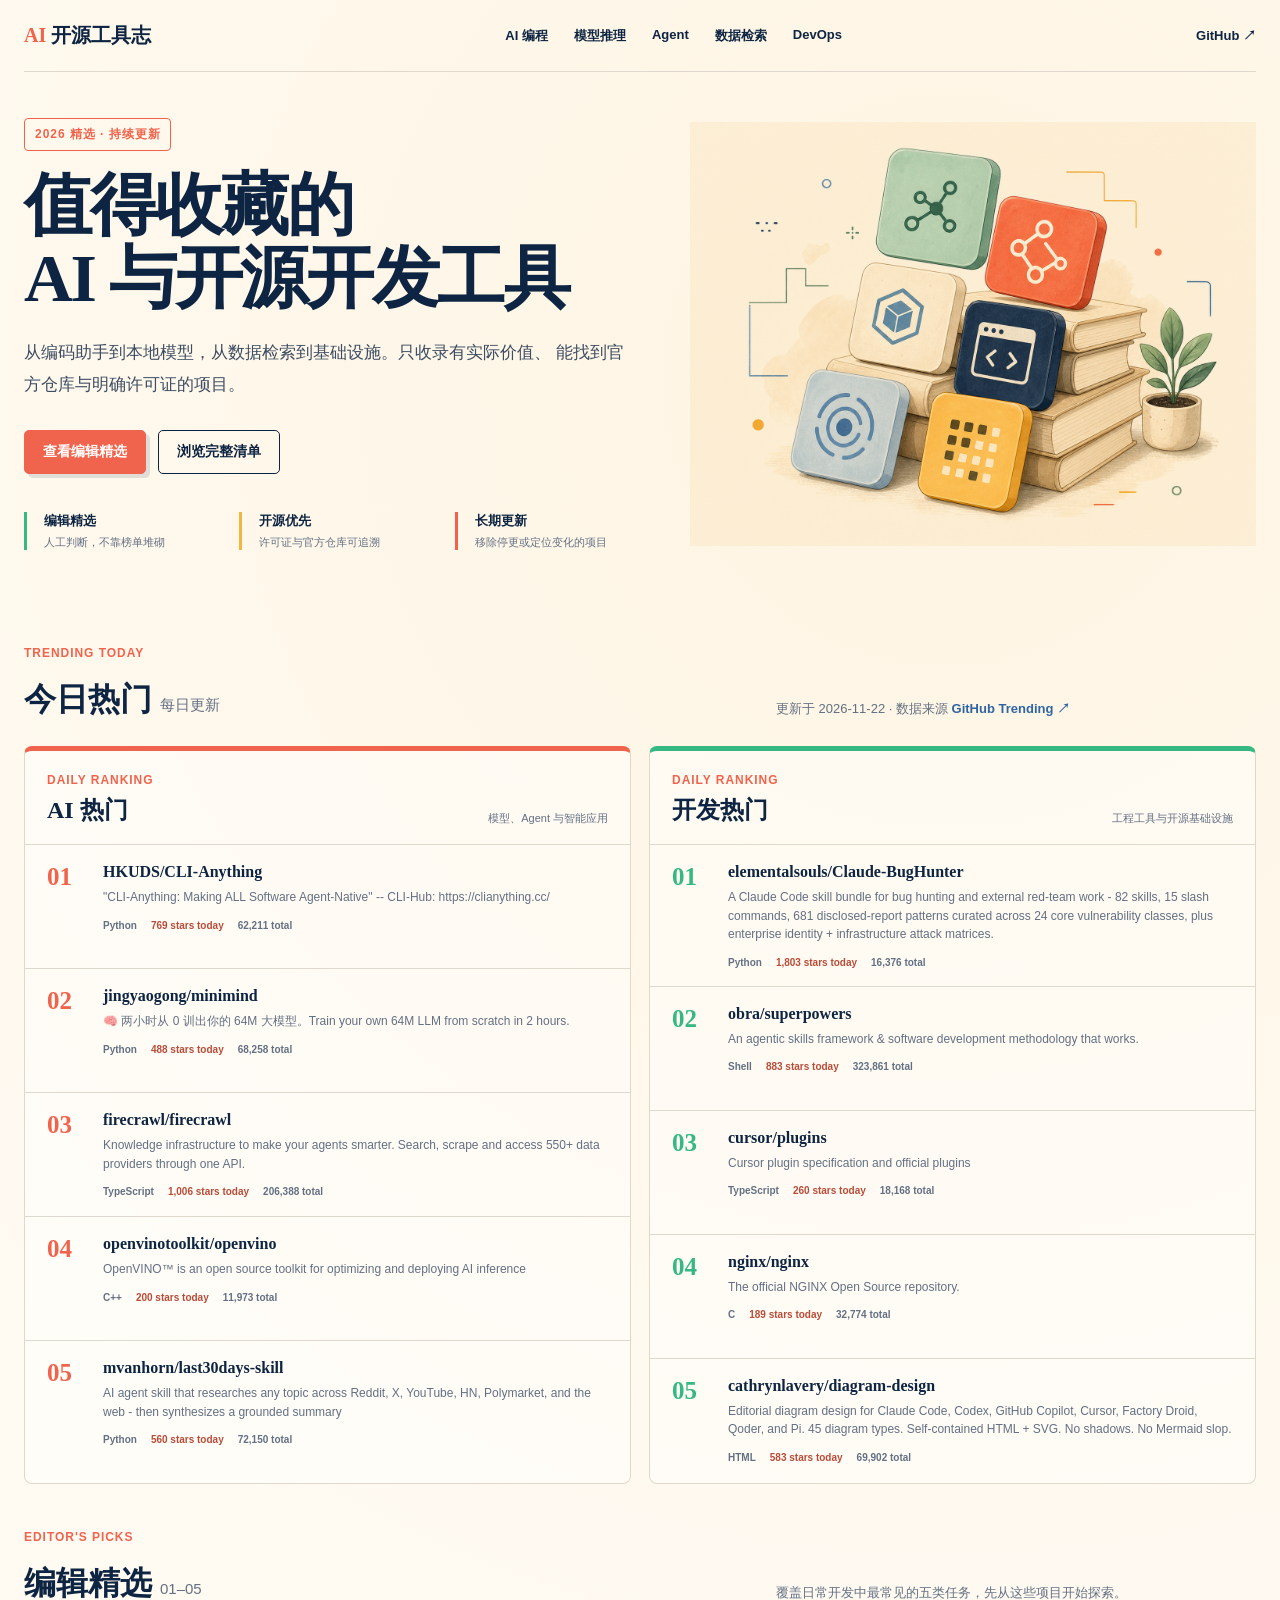
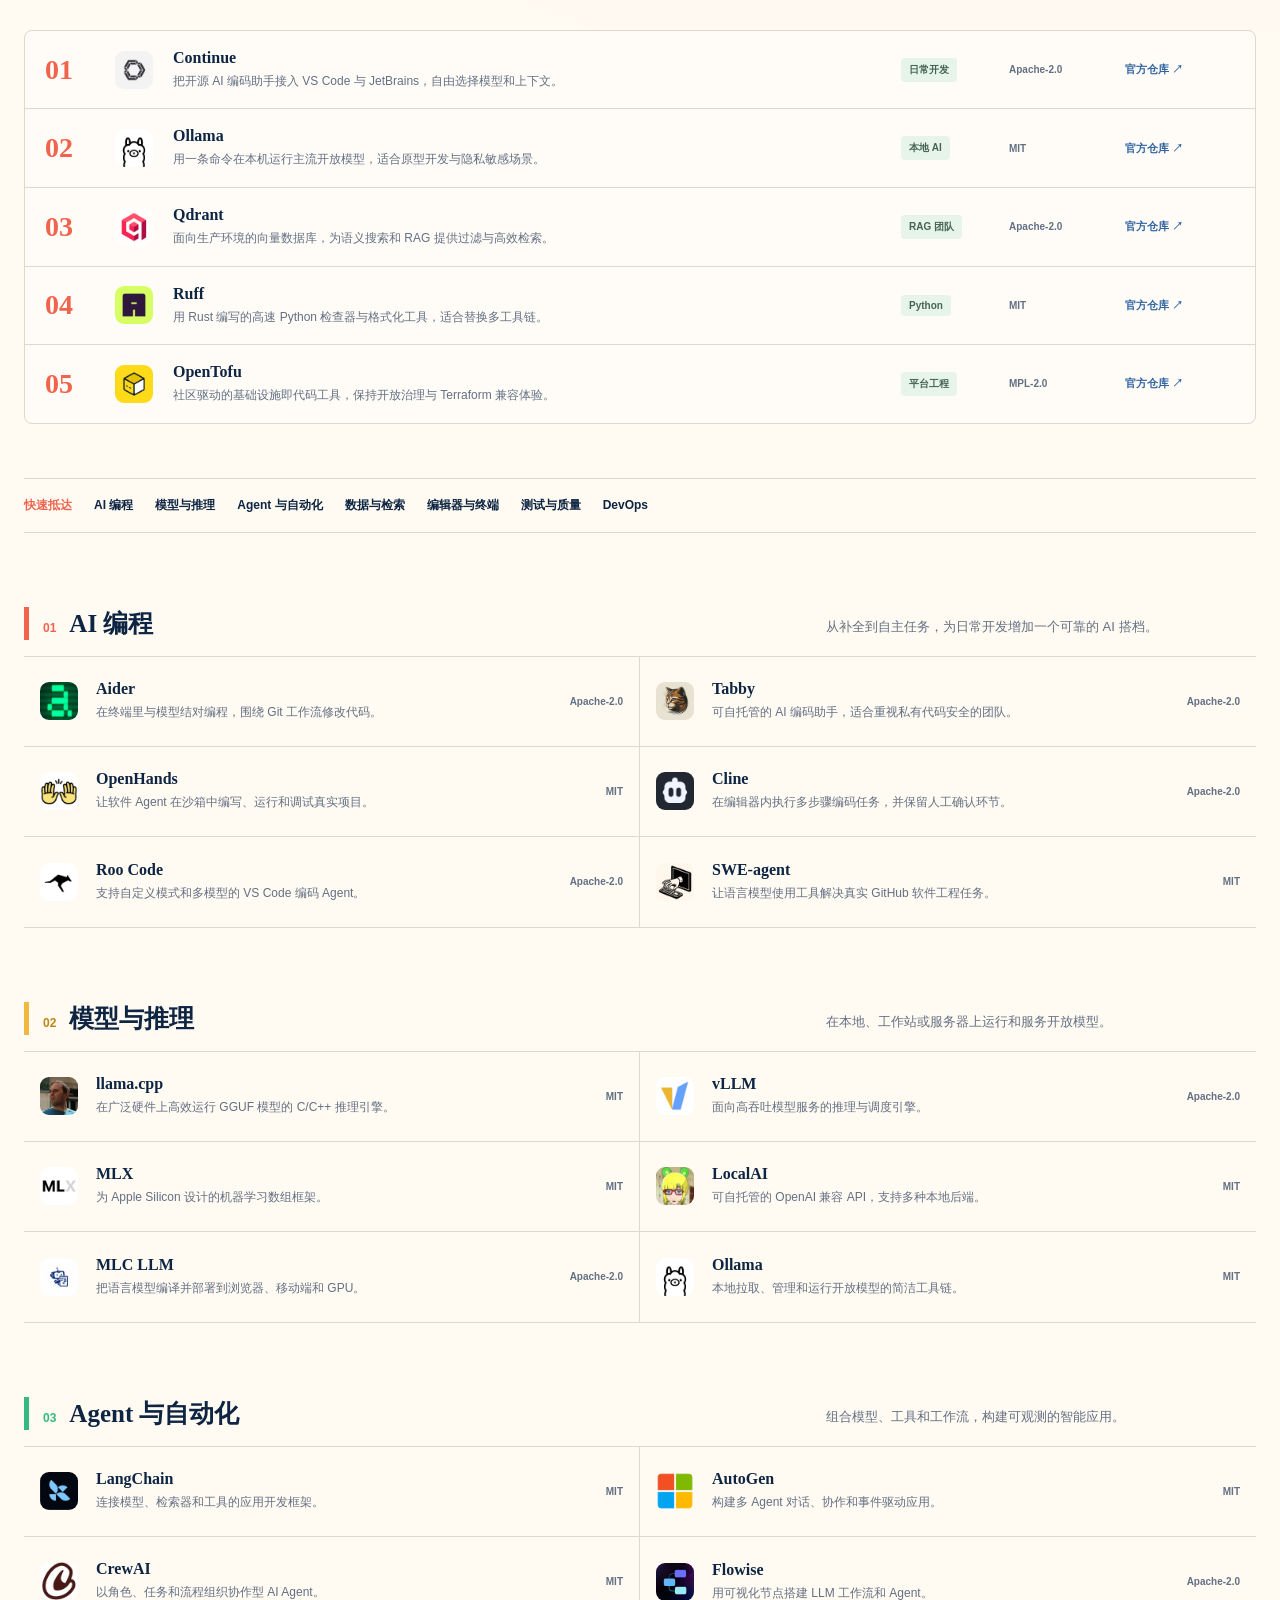
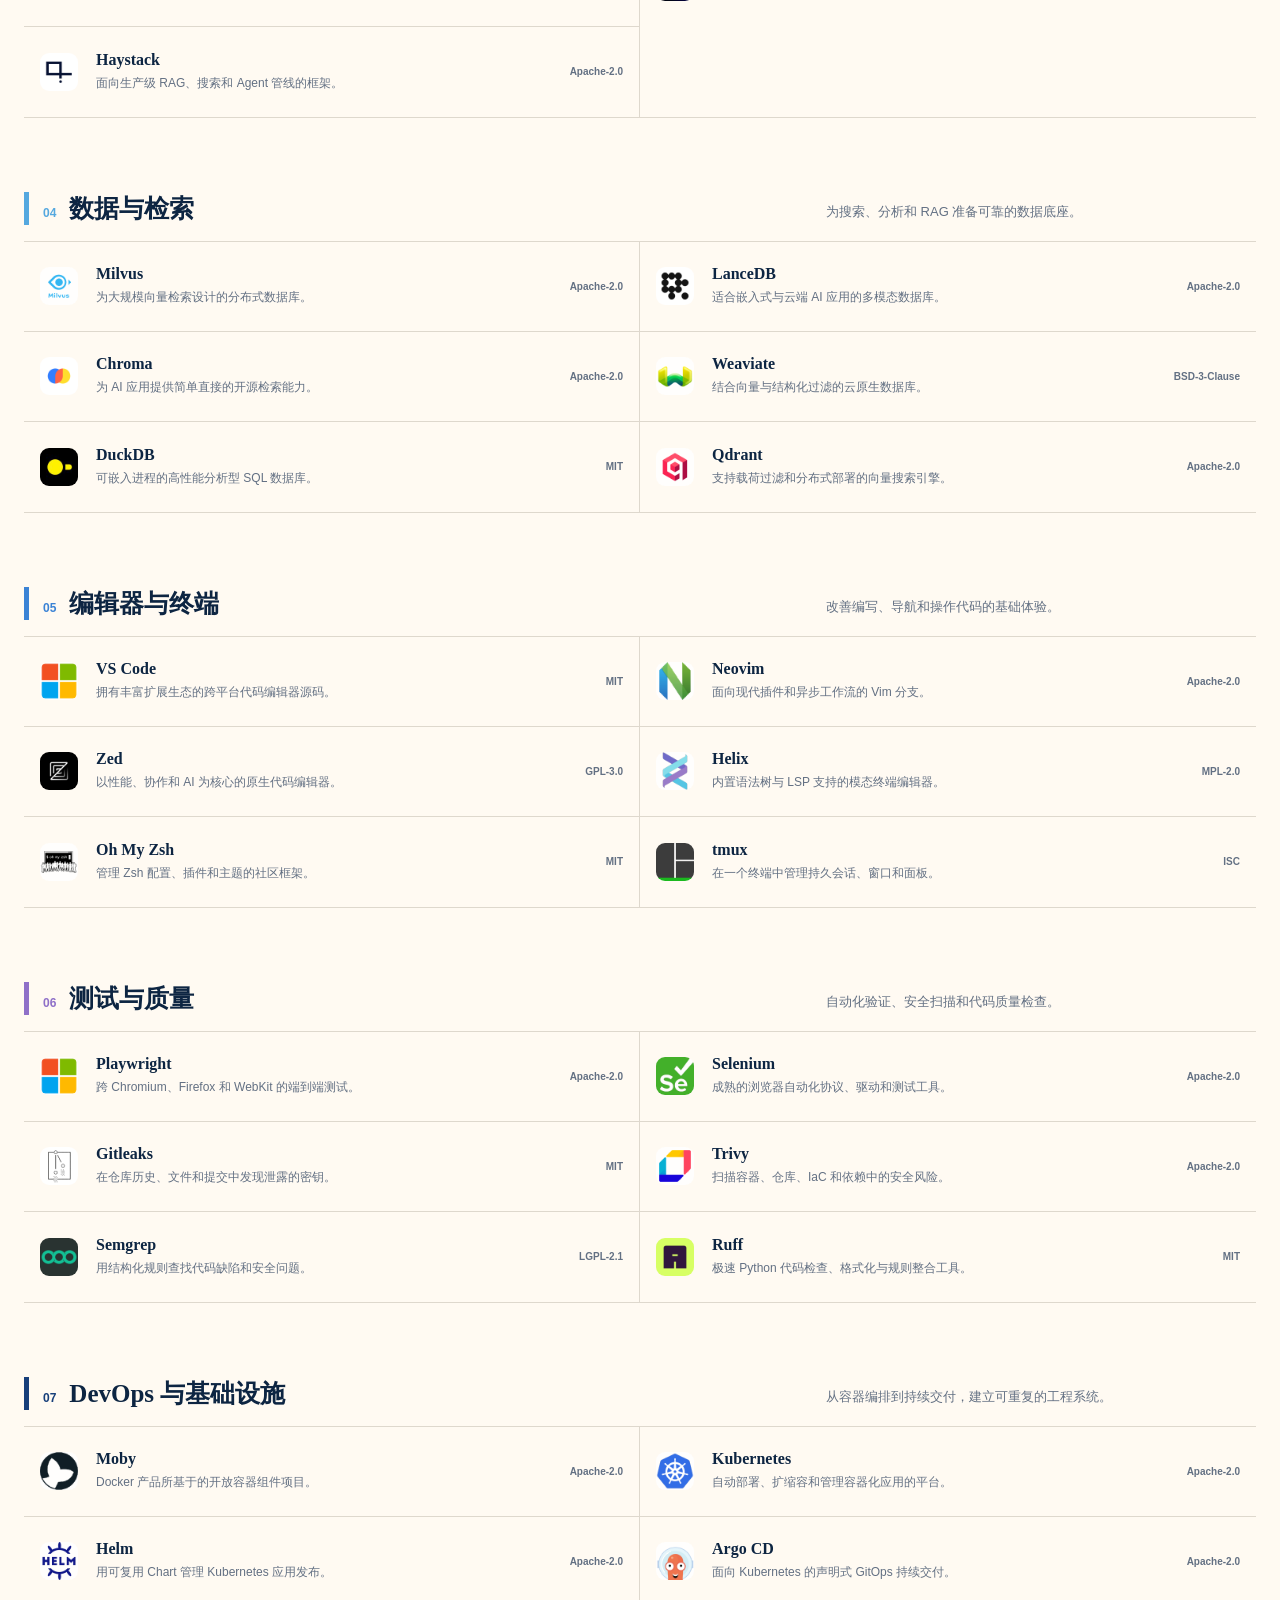
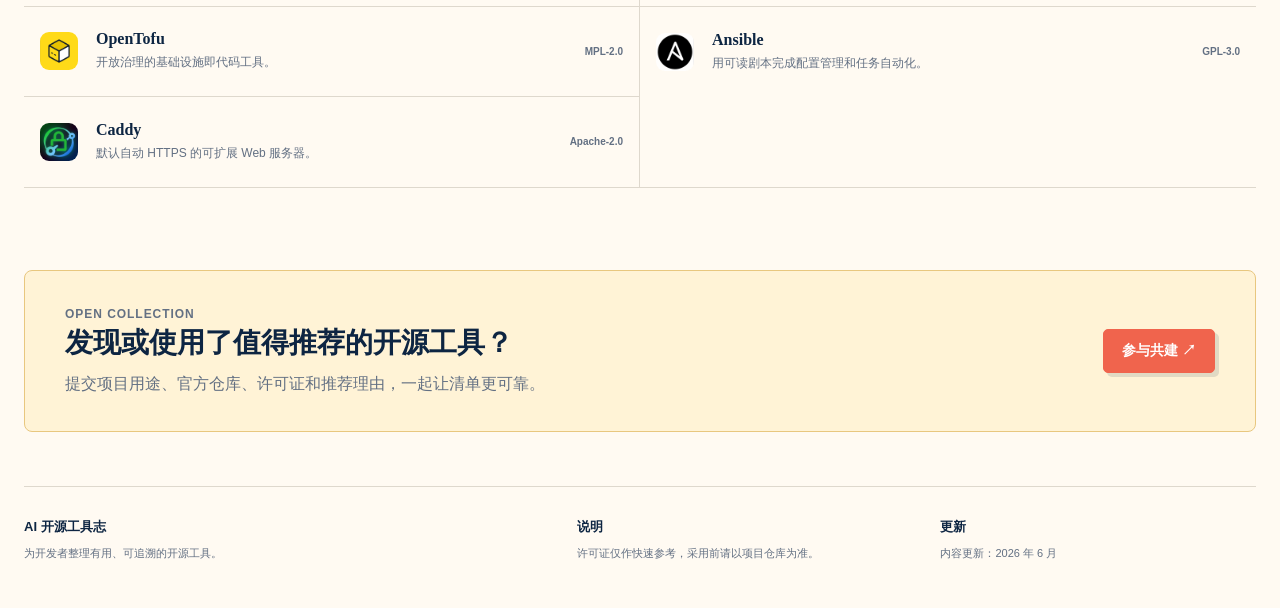
==== index.html @ 7225be2d "data: update daily GitHub Trending" ====
<!doctype html>
<html lang="zh-CN">
<head>
  <meta charset="utf-8">
  <meta name="viewport" content="width=device-width, initial-scale=1">
  <meta name="description" content="按开发场景整理的 AI 与开源开发工具清单，包含用途、适用人群、许可证与官方仓库。">
  <meta name="theme-color" content="#fffaf2">
  <meta property="og:title" content="AI 开源工具志">
  <meta property="og:description" content="值得收藏的 AI 与开源开发工具。">
  <meta property="og:type" content="website">
  <title>AI 开源工具志</title>
  <link rel="stylesheet" href="styles.css">
</head>
<body>
  <a class="skip-link" href="#catalog">跳到工具清单</a>
  <header class="site-header">
    <a class="brand" href="#top"><span>AI</span> 开源工具志</a>
    <nav aria-label="主导航">
      <a href="#ai-coding">AI 编程</a>
      <a href="#models">模型推理</a>
      <a href="#agents">Agent</a>
      <a href="#data">数据检索</a>
      <a href="#devops">DevOps</a>
    </nav>
    <a class="github-link" href="https://github.com/SomiW/AIShare" aria-label="前往 GitHub">GitHub ↗</a>
  </header>

  <main id="top">
    <section class="hero">
      <div class="hero-copy">
        <p class="eyebrow">2026 精选 · 持续更新</p>
        <h1>值得收藏的<br>AI 与开源开发工具</h1>
        <p class="hero-intro">
          从编码助手到本地模型，从数据检索到基础设施。只收录有实际价值、
          能找到官方仓库与明确许可证的项目。
        </p>
        <div class="hero-actions">
          <a class="button button-primary" href="#featured">查看编辑精选</a>
          <a class="button button-secondary" href="#catalog">浏览完整清单</a>
        </div>
        <ul class="principles" aria-label="收录原则">
          <li><strong>编辑精选</strong><span>人工判断，不靠榜单堆砌</span></li>
          <li><strong>开源优先</strong><span>许可证与官方仓库可追溯</span></li>
          <li><strong>长期更新</strong><span>移除停更或定位变化的项目</span></li>
        </ul>
      </div>
      <img class="hero-art" src="assets/tool-stack-illustration.png"
        alt="书本、软件卡片和绿植组成的开源工具插画" width="1200" height="900">
    </section>

    <!-- GITHUB_TRENDING_START -->
    <section class="trending section-shell" id="trending">
      <div class="section-heading trending-heading">
        <div>
          <p class="section-kicker">Trending today</p>
          <h2>今日热门 <span>每日更新</span></h2>
        </div>
        <p>
          更新于 2026-11-22 · 数据来源
          <a href="https://github.com/trending">GitHub Trending ↗</a>
        </p>
      </div>
      <div class="trending-grid">
      <section class="trending-panel trending-ai">
        <div class="trending-panel-heading">
          <div>
            <p class="section-kicker">Daily ranking</p>
            <h3>AI 热门</h3>
          </div>
          <span>模型、Agent 与智能应用</span>
        </div>
        <ol class="trending-list">
          <li class="trending-item">
            <span class="trending-rank">01</span>
            <div class="trending-copy">
              <h3><a href="https://github.com/HKUDS/CLI-Anything">HKUDS/CLI-Anything</a></h3>
              <p>&quot;CLI-Anything: Making ALL Software Agent-Native&quot; -- CLI-Hub: https://clianything.cc/</p>
              <div class="trending-meta">
                <span>Python</span>
                <span>769 stars today</span>
                <span>62,211 total</span>
              </div>
            </div>
          </li>
          <li class="trending-item">
            <span class="trending-rank">02</span>
            <div class="trending-copy">
              <h3><a href="https://github.com/jingyaogong/minimind">jingyaogong/minimind</a></h3>
              <p>🧠 两小时从 0 训出你的 64M 大模型。Train your own 64M LLM from scratch in 2 hours.</p>
              <div class="trending-meta">
                <span>Python</span>
                <span>488 stars today</span>
                <span>68,258 total</span>
              </div>
            </div>
          </li>
          <li class="trending-item">
            <span class="trending-rank">03</span>
            <div class="trending-copy">
              <h3><a href="https://github.com/firecrawl/firecrawl">firecrawl/firecrawl</a></h3>
              <p>Knowledge infrastructure to make your agents smarter. Search, scrape and access 550+ data providers through one API.</p>
              <div class="trending-meta">
                <span>TypeScript</span>
                <span>1,006 stars today</span>
                <span>206,388 total</span>
              </div>
            </div>
          </li>
          <li class="trending-item">
            <span class="trending-rank">04</span>
            <div class="trending-copy">
              <h3><a href="https://github.com/openvinotoolkit/openvino">openvinotoolkit/openvino</a></h3>
              <p>OpenVINO™ is an open source toolkit for optimizing and deploying AI inference</p>
              <div class="trending-meta">
                <span>C++</span>
                <span>200 stars today</span>
                <span>11,973 total</span>
              </div>
            </div>
          </li>
          <li class="trending-item">
            <span class="trending-rank">05</span>
            <div class="trending-copy">
              <h3><a href="https://github.com/mvanhorn/last30days-skill">mvanhorn/last30days-skill</a></h3>
              <p>AI agent skill that researches any topic across Reddit, X, YouTube, HN, Polymarket, and the web - then synthesizes a grounded summary</p>
              <div class="trending-meta">
                <span>Python</span>
                <span>560 stars today</span>
                <span>72,150 total</span>
              </div>
            </div>
          </li>
        </ol>
      </section>
      <section class="trending-panel trending-dev">
        <div class="trending-panel-heading">
          <div>
            <p class="section-kicker">Daily ranking</p>
            <h3>开发热门</h3>
          </div>
          <span>工程工具与开源基础设施</span>
        </div>
        <ol class="trending-list">
          <li class="trending-item">
            <span class="trending-rank">01</span>
            <div class="trending-copy">
              <h3><a href="https://github.com/elementalsouls/Claude-BugHunter">elementalsouls/Claude-BugHunter</a></h3>
              <p>A Claude Code skill bundle for bug hunting and external red-team work - 82 skills, 15 slash commands, 681 disclosed-report patterns curated across 24 core vulnerability classes, plus enterprise identity + infrastructure attack matrices.</p>
              <div class="trending-meta">
                <span>Python</span>
                <span>1,803 stars today</span>
                <span>16,376 total</span>
              </div>
            </div>
          </li>
          <li class="trending-item">
            <span class="trending-rank">02</span>
            <div class="trending-copy">
              <h3><a href="https://github.com/obra/superpowers">obra/superpowers</a></h3>
              <p>An agentic skills framework &amp; software development methodology that works.</p>
              <div class="trending-meta">
                <span>Shell</span>
                <span>883 stars today</span>
                <span>323,861 total</span>
              </div>
            </div>
          </li>
          <li class="trending-item">
            <span class="trending-rank">03</span>
            <div class="trending-copy">
              <h3><a href="https://github.com/cursor/plugins">cursor/plugins</a></h3>
              <p>Cursor plugin specification and official plugins</p>
              <div class="trending-meta">
                <span>TypeScript</span>
                <span>260 stars today</span>
                <span>18,168 total</span>
              </div>
            </div>
          </li>
          <li class="trending-item">
            <span class="trending-rank">04</span>
            <div class="trending-copy">
              <h3><a href="https://github.com/nginx/nginx">nginx/nginx</a></h3>
              <p>The official NGINX Open Source repository.</p>
              <div class="trending-meta">
                <span>C</span>
                <span>189 stars today</span>
                <span>32,774 total</span>
              </div>
            </div>
          </li>
          <li class="trending-item">
            <span class="trending-rank">05</span>
            <div class="trending-copy">
              <h3><a href="https://github.com/cathrynlavery/diagram-design">cathrynlavery/diagram-design</a></h3>
              <p>Editorial diagram design for Claude Code, Codex, GitHub Copilot, Cursor, Factory Droid, Qoder, and Pi. 45 diagram types. Self-contained HTML + SVG. No shadows. No Mermaid slop.</p>
              <div class="trending-meta">
                <span>HTML</span>
                <span>583 stars today</span>
                <span>69,902 total</span>
              </div>
            </div>
          </li>
        </ol>
      </section>
      </div>
    </section>
    <!-- GITHUB_TRENDING_END -->

    <section class="featured section-shell" id="featured">
      <div class="section-heading">
        <div>
          <p class="section-kicker">Editor's picks</p>
          <h2>编辑精选 <span>01–05</span></h2>
        </div>
        <p>覆盖日常开发中最常见的五类任务，先从这些项目开始探索。</p>
      </div>
      <ol class="featured-list">
        <li class="tool-item featured-item">
          <span class="rank">01</span>
          <img src="assets/logos/continuedev.png" alt="" loading="lazy">
          <div class="tool-copy">
            <h3><a href="https://github.com/continuedev/continue">Continue</a></h3>
            <p>把开源 AI 编码助手接入 VS Code 与 JetBrains，自由选择模型和上下文。</p>
          </div>
          <span class="audience">日常开发</span><span class="license">Apache-2.0</span>
          <a class="repo" href="https://github.com/continuedev/continue">官方仓库 ↗</a>
        </li>
        <li class="tool-item featured-item">
          <span class="rank">02</span>
          <img src="assets/logos/ollama.png" alt="" loading="lazy">
          <div class="tool-copy">
            <h3><a href="https://github.com/ollama/ollama">Ollama</a></h3>
            <p>用一条命令在本机运行主流开放模型，适合原型开发与隐私敏感场景。</p>
          </div>
          <span class="audience">本地 AI</span><span class="license">MIT</span>
          <a class="repo" href="https://github.com/ollama/ollama">官方仓库 ↗</a>
        </li>
        <li class="tool-item featured-item">
          <span class="rank">03</span>
          <img src="assets/logos/qdrant.png" alt="" loading="lazy">
          <div class="tool-copy">
            <h3><a href="https://github.com/qdrant/qdrant">Qdrant</a></h3>
            <p>面向生产环境的向量数据库，为语义搜索和 RAG 提供过滤与高效检索。</p>
          </div>
          <span class="audience">RAG 团队</span><span class="license">Apache-2.0</span>
          <a class="repo" href="https://github.com/qdrant/qdrant">官方仓库 ↗</a>
        </li>
        <li class="tool-item featured-item">
          <span class="rank">04</span>
          <img src="assets/logos/astral-sh.png" alt="" loading="lazy">
          <div class="tool-copy">
            <h3><a href="https://github.com/astral-sh/ruff">Ruff</a></h3>
            <p>用 Rust 编写的高速 Python 检查器与格式化工具，适合替换多工具链。</p>
          </div>
          <span class="audience">Python</span><span class="license">MIT</span>
          <a class="repo" href="https://github.com/astral-sh/ruff">官方仓库 ↗</a>
        </li>
        <li class="tool-item featured-item">
          <span class="rank">05</span>
          <img src="assets/logos/opentofu.png" alt="" loading="lazy">
          <div class="tool-copy">
            <h3><a href="https://github.com/opentofu/opentofu">OpenTofu</a></h3>
            <p>社区驱动的基础设施即代码工具，保持开放治理与 Terraform 兼容体验。</p>
          </div>
          <span class="audience">平台工程</span><span class="license">MPL-2.0</span>
          <a class="repo" href="https://github.com/opentofu/opentofu">官方仓库 ↗</a>
        </li>
      </ol>
    </section>

    <nav class="category-index catalog-index" aria-label="工具分类">
      <span>快速抵达</span>
      <a href="#ai-coding">AI 编程</a>
      <a href="#models">模型与推理</a>
      <a href="#agents">Agent 与自动化</a>
      <a href="#data">数据与检索</a>
      <a href="#editors">编辑器与终端</a>
      <a href="#quality">测试与质量</a>
      <a href="#devops">DevOps</a>
    </nav>

    <div id="catalog" class="catalog">
      <section class="category section-shell" id="ai-coding">
        <div class="category-title accent-coral">
          <div><span>01</span><h2>AI 编程</h2></div>
          <p>从补全到自主任务，为日常开发增加一个可靠的 AI 搭档。</p>
        </div>
        <div class="tool-grid">
          <article class="tool-item"><img src="assets/logos/Aider-AI.png" alt="" loading="lazy"><div class="tool-copy"><h3><a href="https://github.com/Aider-AI/aider">Aider</a></h3><p>在终端里与模型结对编程，围绕 Git 工作流修改代码。</p></div><span class="license">Apache-2.0</span></article>
          <article class="tool-item"><img src="assets/logos/TabbyML.png" alt="" loading="lazy"><div class="tool-copy"><h3><a href="https://github.com/TabbyML/tabby">Tabby</a></h3><p>可自托管的 AI 编码助手，适合重视私有代码安全的团队。</p></div><span class="license">Apache-2.0</span></article>
          <article class="tool-item"><img src="assets/logos/All-Hands-AI.png" alt="" loading="lazy"><div class="tool-copy"><h3><a href="https://github.com/All-Hands-AI/OpenHands">OpenHands</a></h3><p>让软件 Agent 在沙箱中编写、运行和调试真实项目。</p></div><span class="license">MIT</span></article>
          <article class="tool-item"><img src="assets/logos/cline.png" alt="" loading="lazy"><div class="tool-copy"><h3><a href="https://github.com/cline/cline">Cline</a></h3><p>在编辑器内执行多步骤编码任务，并保留人工确认环节。</p></div><span class="license">Apache-2.0</span></article>
          <article class="tool-item"><img src="assets/logos/RooCodeInc.png" alt="" loading="lazy"><div class="tool-copy"><h3><a href="https://github.com/RooCodeInc/Roo-Code">Roo Code</a></h3><p>支持自定义模式和多模型的 VS Code 编码 Agent。</p></div><span class="license">Apache-2.0</span></article>
          <article class="tool-item"><img src="assets/logos/SWE-agent.png" alt="" loading="lazy"><div class="tool-copy"><h3><a href="https://github.com/SWE-agent/SWE-agent">SWE-agent</a></h3><p>让语言模型使用工具解决真实 GitHub 软件工程任务。</p></div><span class="license">MIT</span></article>
        </div>
      </section>

      <section class="category section-shell" id="models">
        <div class="category-title accent-yellow">
          <div><span>02</span><h2>模型与推理</h2></div>
          <p>在本地、工作站或服务器上运行和服务开放模型。</p>
        </div>
        <div class="tool-grid">
          <article class="tool-item"><img src="assets/logos/ggerganov.png" alt="" loading="lazy"><div class="tool-copy"><h3><a href="https://github.com/ggml-org/llama.cpp">llama.cpp</a></h3><p>在广泛硬件上高效运行 GGUF 模型的 C/C++ 推理引擎。</p></div><span class="license">MIT</span></article>
          <article class="tool-item"><img src="assets/logos/vllm-project.png" alt="" loading="lazy"><div class="tool-copy"><h3><a href="https://github.com/vllm-project/vllm">vLLM</a></h3><p>面向高吞吐模型服务的推理与调度引擎。</p></div><span class="license">Apache-2.0</span></article>
          <article class="tool-item"><img src="assets/logos/ml-explore.png" alt="" loading="lazy"><div class="tool-copy"><h3><a href="https://github.com/ml-explore/mlx">MLX</a></h3><p>为 Apple Silicon 设计的机器学习数组框架。</p></div><span class="license">MIT</span></article>
          <article class="tool-item"><img src="assets/logos/mudler.png" alt="" loading="lazy"><div class="tool-copy"><h3><a href="https://github.com/mudler/LocalAI">LocalAI</a></h3><p>可自托管的 OpenAI 兼容 API，支持多种本地后端。</p></div><span class="license">MIT</span></article>
          <article class="tool-item"><img src="assets/logos/mlc-ai.png" alt="" loading="lazy"><div class="tool-copy"><h3><a href="https://github.com/mlc-ai/mlc-llm">MLC LLM</a></h3><p>把语言模型编译并部署到浏览器、移动端和 GPU。</p></div><span class="license">Apache-2.0</span></article>
          <article class="tool-item"><img src="assets/logos/ollama.png" alt="" loading="lazy"><div class="tool-copy"><h3><a href="https://github.com/ollama/ollama">Ollama</a></h3><p>本地拉取、管理和运行开放模型的简洁工具链。</p></div><span class="license">MIT</span></article>
        </div>
      </section>

      <section class="category section-shell" id="agents">
        <div class="category-title accent-mint">
          <div><span>03</span><h2>Agent 与自动化</h2></div>
          <p>组合模型、工具和工作流，构建可观测的智能应用。</p>
        </div>
        <div class="tool-grid">
          <article class="tool-item"><img src="assets/logos/langchain-ai.png" alt="" loading="lazy"><div class="tool-copy"><h3><a href="https://github.com/langchain-ai/langchain">LangChain</a></h3><p>连接模型、检索器和工具的应用开发框架。</p></div><span class="license">MIT</span></article>
          <article class="tool-item"><img src="assets/logos/microsoft.png" alt="" loading="lazy"><div class="tool-copy"><h3><a href="https://github.com/microsoft/autogen">AutoGen</a></h3><p>构建多 Agent 对话、协作和事件驱动应用。</p></div><span class="license">MIT</span></article>
          <article class="tool-item"><img src="assets/logos/crewAIInc.png" alt="" loading="lazy"><div class="tool-copy"><h3><a href="https://github.com/crewAIInc/crewAI">CrewAI</a></h3><p>以角色、任务和流程组织协作型 AI Agent。</p></div><span class="license">MIT</span></article>
          <article class="tool-item"><img src="assets/logos/FlowiseAI.png" alt="" loading="lazy"><div class="tool-copy"><h3><a href="https://github.com/FlowiseAI/Flowise">Flowise</a></h3><p>用可视化节点搭建 LLM 工作流和 Agent。</p></div><span class="license">Apache-2.0</span></article>
          <article class="tool-item"><img src="assets/logos/deepset-ai.png" alt="" loading="lazy"><div class="tool-copy"><h3><a href="https://github.com/deepset-ai/haystack">Haystack</a></h3><p>面向生产级 RAG、搜索和 Agent 管线的框架。</p></div><span class="license">Apache-2.0</span></article>
        </div>
      </section>

      <section class="category section-shell" id="data">
        <div class="category-title accent-sky">
          <div><span>04</span><h2>数据与检索</h2></div>
          <p>为搜索、分析和 RAG 准备可靠的数据底座。</p>
        </div>
        <div class="tool-grid">
          <article class="tool-item"><img src="assets/logos/milvus-io.png" alt="" loading="lazy"><div class="tool-copy"><h3><a href="https://github.com/milvus-io/milvus">Milvus</a></h3><p>为大规模向量检索设计的分布式数据库。</p></div><span class="license">Apache-2.0</span></article>
          <article class="tool-item"><img src="assets/logos/lancedb.png" alt="" loading="lazy"><div class="tool-copy"><h3><a href="https://github.com/lancedb/lancedb">LanceDB</a></h3><p>适合嵌入式与云端 AI 应用的多模态数据库。</p></div><span class="license">Apache-2.0</span></article>
          <article class="tool-item"><img src="assets/logos/chroma-core.png" alt="" loading="lazy"><div class="tool-copy"><h3><a href="https://github.com/chroma-core/chroma">Chroma</a></h3><p>为 AI 应用提供简单直接的开源检索能力。</p></div><span class="license">Apache-2.0</span></article>
          <article class="tool-item"><img src="assets/logos/weaviate.png" alt="" loading="lazy"><div class="tool-copy"><h3><a href="https://github.com/weaviate/weaviate">Weaviate</a></h3><p>结合向量与结构化过滤的云原生数据库。</p></div><span class="license">BSD-3-Clause</span></article>
          <article class="tool-item"><img src="assets/logos/duckdb.png" alt="" loading="lazy"><div class="tool-copy"><h3><a href="https://github.com/duckdb/duckdb">DuckDB</a></h3><p>可嵌入进程的高性能分析型 SQL 数据库。</p></div><span class="license">MIT</span></article>
          <article class="tool-item"><img src="assets/logos/qdrant.png" alt="" loading="lazy"><div class="tool-copy"><h3><a href="https://github.com/qdrant/qdrant">Qdrant</a></h3><p>支持载荷过滤和分布式部署的向量搜索引擎。</p></div><span class="license">Apache-2.0</span></article>
        </div>
      </section>

      <section class="category section-shell" id="editors">
        <div class="category-title accent-blue">
          <div><span>05</span><h2>编辑器与终端</h2></div>
          <p>改善编写、导航和操作代码的基础体验。</p>
        </div>
        <div class="tool-grid">
          <article class="tool-item"><img src="assets/logos/microsoft.png" alt="" loading="lazy"><div class="tool-copy"><h3><a href="https://github.com/microsoft/vscode">VS Code</a></h3><p>拥有丰富扩展生态的跨平台代码编辑器源码。</p></div><span class="license">MIT</span></article>
          <article class="tool-item"><img src="assets/logos/neovim.png" alt="" loading="lazy"><div class="tool-copy"><h3><a href="https://github.com/neovim/neovim">Neovim</a></h3><p>面向现代插件和异步工作流的 Vim 分支。</p></div><span class="license">Apache-2.0</span></article>
          <article class="tool-item"><img src="assets/logos/zed-industries.png" alt="" loading="lazy"><div class="tool-copy"><h3><a href="https://github.com/zed-industries/zed">Zed</a></h3><p>以性能、协作和 AI 为核心的原生代码编辑器。</p></div><span class="license">GPL-3.0</span></article>
          <article class="tool-item"><img src="assets/logos/helix-editor.png" alt="" loading="lazy"><div class="tool-copy"><h3><a href="https://github.com/helix-editor/helix">Helix</a></h3><p>内置语法树与 LSP 支持的模态终端编辑器。</p></div><span class="license">MPL-2.0</span></article>
          <article class="tool-item"><img src="assets/logos/ohmyzsh.png" alt="" loading="lazy"><div class="tool-copy"><h3><a href="https://github.com/ohmyzsh/ohmyzsh">Oh My Zsh</a></h3><p>管理 Zsh 配置、插件和主题的社区框架。</p></div><span class="license">MIT</span></article>
          <article class="tool-item"><img src="assets/logos/tmux.png" alt="" loading="lazy"><div class="tool-copy"><h3><a href="https://github.com/tmux/tmux">tmux</a></h3><p>在一个终端中管理持久会话、窗口和面板。</p></div><span class="license">ISC</span></article>
        </div>
      </section>

      <section class="category section-shell" id="quality">
        <div class="category-title accent-violet">
          <div><span>06</span><h2>测试与质量</h2></div>
          <p>自动化验证、安全扫描和代码质量检查。</p>
        </div>
        <div class="tool-grid">
          <article class="tool-item"><img src="assets/logos/microsoft.png" alt="" loading="lazy"><div class="tool-copy"><h3><a href="https://github.com/microsoft/playwright">Playwright</a></h3><p>跨 Chromium、Firefox 和 WebKit 的端到端测试。</p></div><span class="license">Apache-2.0</span></article>
          <article class="tool-item"><img src="assets/logos/SeleniumHQ.png" alt="" loading="lazy"><div class="tool-copy"><h3><a href="https://github.com/SeleniumHQ/selenium">Selenium</a></h3><p>成熟的浏览器自动化协议、驱动和测试工具。</p></div><span class="license">Apache-2.0</span></article>
          <article class="tool-item"><img src="assets/logos/gitleaks.png" alt="" loading="lazy"><div class="tool-copy"><h3><a href="https://github.com/gitleaks/gitleaks">Gitleaks</a></h3><p>在仓库历史、文件和提交中发现泄露的密钥。</p></div><span class="license">MIT</span></article>
          <article class="tool-item"><img src="assets/logos/aquasecurity.png" alt="" loading="lazy"><div class="tool-copy"><h3><a href="https://github.com/aquasecurity/trivy">Trivy</a></h3><p>扫描容器、仓库、IaC 和依赖中的安全风险。</p></div><span class="license">Apache-2.0</span></article>
          <article class="tool-item"><img src="assets/logos/semgrep.png" alt="" loading="lazy"><div class="tool-copy"><h3><a href="https://github.com/semgrep/semgrep">Semgrep</a></h3><p>用结构化规则查找代码缺陷和安全问题。</p></div><span class="license">LGPL-2.1</span></article>
          <article class="tool-item"><img src="assets/logos/astral-sh.png" alt="" loading="lazy"><div class="tool-copy"><h3><a href="https://github.com/astral-sh/ruff">Ruff</a></h3><p>极速 Python 代码检查、格式化与规则整合工具。</p></div><span class="license">MIT</span></article>
        </div>
      </section>

      <section class="category section-shell" id="devops">
        <div class="category-title accent-navy">
          <div><span>07</span><h2>DevOps 与基础设施</h2></div>
          <p>从容器编排到持续交付，建立可重复的工程系统。</p>
        </div>
        <div class="tool-grid">
          <article class="tool-item"><img src="assets/logos/moby.png" alt="" loading="lazy"><div class="tool-copy"><h3><a href="https://github.com/moby/moby">Moby</a></h3><p>Docker 产品所基于的开放容器组件项目。</p></div><span class="license">Apache-2.0</span></article>
          <article class="tool-item"><img src="assets/logos/kubernetes.png" alt="" loading="lazy"><div class="tool-copy"><h3><a href="https://github.com/kubernetes/kubernetes">Kubernetes</a></h3><p>自动部署、扩缩容和管理容器化应用的平台。</p></div><span class="license">Apache-2.0</span></article>
          <article class="tool-item"><img src="assets/logos/helm.png" alt="" loading="lazy"><div class="tool-copy"><h3><a href="https://github.com/helm/helm">Helm</a></h3><p>用可复用 Chart 管理 Kubernetes 应用发布。</p></div><span class="license">Apache-2.0</span></article>
          <article class="tool-item"><img src="assets/logos/argoproj.png" alt="" loading="lazy"><div class="tool-copy"><h3><a href="https://github.com/argoproj/argo-cd">Argo CD</a></h3><p>面向 Kubernetes 的声明式 GitOps 持续交付。</p></div><span class="license">Apache-2.0</span></article>
          <article class="tool-item"><img src="assets/logos/opentofu.png" alt="" loading="lazy"><div class="tool-copy"><h3><a href="https://github.com/opentofu/opentofu">OpenTofu</a></h3><p>开放治理的基础设施即代码工具。</p></div><span class="license">MPL-2.0</span></article>
          <article class="tool-item"><img src="assets/logos/ansible.png" alt="" loading="lazy"><div class="tool-copy"><h3><a href="https://github.com/ansible/ansible">Ansible</a></h3><p>用可读剧本完成配置管理和任务自动化。</p></div><span class="license">GPL-3.0</span></article>
          <article class="tool-item"><img src="assets/logos/caddyserver.png" alt="" loading="lazy"><div class="tool-copy"><h3><a href="https://github.com/caddyserver/caddy">Caddy</a></h3><p>默认自动 HTTPS 的可扩展 Web 服务器。</p></div><span class="license">Apache-2.0</span></article>
        </div>
      </section>
    </div>

    <section class="contribute" id="contribute">
      <div>
        <p class="section-kicker">Open collection</p>
        <h2>发现或使用了值得推荐的开源工具？</h2>
        <p>提交项目用途、官方仓库、许可证和推荐理由，一起让清单更可靠。</p>
      </div>
      <a class="button button-primary" href="https://github.com/SomiW/AIShare">参与共建 ↗</a>
    </section>
  </main>

  <footer>
    <div><strong>AI 开源工具志</strong><p>为开发者整理有用、可追溯的开源工具。</p></div>
    <div><strong>说明</strong><p>许可证仅作快速参考，采用前请以项目仓库为准。</p></div>
    <div><strong>更新</strong><p>内容更新：2026 年 6 月</p></div>
  </footer>
</body>
</html>
---- styles.css ----
:root {
  --paper: #fffaf2;
  --paper-deep: #f8f0e3;
  --ink: #0d2542;
  --muted: #637083;
  --line: #ded8cd;
  --coral: #f0644d;
  --mint: #36b883;
  --yellow: #f0b83e;
  --sky: #55a8df;
  --violet: #8f70c8;
  --navy: #173f7a;
  --white: #fffefd;
  --radius: 8px;
  --page: min(1240px, calc(100% - 48px));
}

* { box-sizing: border-box; }
html { scroll-behavior: smooth; }
body {
  margin: 0;
  color: var(--ink);
  background:
    radial-gradient(circle at 74% 7%, rgba(240, 184, 62, .09), transparent 26%),
    var(--paper);
  font-family: Inter, "PingFang SC", "Noto Sans CJK SC", "Microsoft YaHei", sans-serif;
  -webkit-font-smoothing: antialiased;
}
a { color: inherit; text-decoration: none; }
a:hover { color: var(--coral); }
a:focus-visible, .button:focus-visible {
  outline: 3px solid var(--sky);
  outline-offset: 4px;
}
.skip-link {
  position: fixed;
  top: 12px;
  left: 12px;
  z-index: 20;
  padding: 10px 14px;
  background: var(--ink);
  color: white;
  transform: translateY(-160%);
}
.skip-link:focus { transform: none; }
.site-header {
  width: var(--page);
  min-height: 72px;
  margin: auto;
  display: grid;
  grid-template-columns: auto 1fr auto;
  align-items: center;
  gap: 40px;
  border-bottom: 1px solid var(--line);
}
.brand {
  font-family: Georgia, "Songti SC", serif;
  font-size: 20px;
  font-weight: 800;
}
.brand span { color: var(--coral); }
.site-header nav { display: flex; justify-content: center; gap: 26px; }
.site-header nav a, .github-link { font-size: 13px; font-weight: 650; }
.github-link { color: var(--ink); }
main { width: var(--page); margin: auto; }
.hero {
  min-height: 520px;
  display: grid;
  grid-template-columns: 1.05fr .95fr;
  align-items: center;
  gap: 40px;
  padding: 38px 0 34px;
}
.eyebrow, .section-kicker {
  width: fit-content;
  margin: 0 0 18px;
  color: var(--coral);
  font-size: 12px;
  font-weight: 800;
  letter-spacing: .08em;
  text-transform: uppercase;
}
.eyebrow {
  padding: 7px 10px;
  border: 1px solid var(--coral);
  border-radius: 4px;
}
h1, h2, h3, p { margin-top: 0; }
h1 {
  max-width: 700px;
  margin-bottom: 22px;
  font-family: Georgia, "Songti SC", "STSong", serif;
  font-size: clamp(48px, 5.3vw, 76px);
  line-height: 1.08;
  letter-spacing: -.035em;
}
.hero-intro {
  max-width: 600px;
  color: #3d4d62;
  font-size: 17px;
  line-height: 1.85;
}
.hero-actions { display: flex; gap: 12px; margin: 30px 0 38px; }
.button {
  display: inline-flex;
  align-items: center;
  justify-content: center;
  min-height: 44px;
  padding: 0 18px;
  border: 1px solid var(--ink);
  border-radius: 5px;
  font-size: 14px;
  font-weight: 750;
  transition: transform .18s ease, box-shadow .18s ease;
}
.button:hover { transform: translateY(-2px); color: inherit; }
.button-primary {
  border-color: var(--coral);
  color: white;
  background: var(--coral);
  box-shadow: 4px 4px 0 rgba(13, 37, 66, .12);
}
.button-primary:hover { color: white; }
.button-secondary { background: transparent; }
.principles {
  display: grid;
  grid-template-columns: repeat(3, 1fr);
  gap: 20px;
  margin: 0;
  padding: 0;
  list-style: none;
}
.principles li {
  position: relative;
  padding-left: 17px;
  border-left: 3px solid var(--mint);
}
.principles li:nth-child(2) { border-color: var(--yellow); }
.principles li:nth-child(3) { border-color: var(--coral); }
.principles strong, .principles span { display: block; }
.principles strong { margin-bottom: 4px; font-size: 13px; }
.principles span { color: var(--muted); font-size: 11px; line-height: 1.5; }
.hero-art {
  width: 100%;
  height: auto;
  mix-blend-mode: multiply;
}
.category-index {
  display: flex;
  flex-wrap: wrap;
  align-items: center;
  gap: 10px 22px;
  padding: 18px 0;
  border-top: 1px solid var(--line);
  border-bottom: 1px solid var(--line);
  font-size: 12px;
}
.category-index span { color: var(--coral); font-weight: 800; }
.category-index a { font-weight: 650; }
.catalog-index { margin-top: 54px; }
.section-shell { padding: 74px 0 0; }
.featured.section-shell { padding-top: 46px; }
.trending.section-shell { padding-top: 54px; }
.trending-heading a { color: #3165a2; font-weight: 700; }
.trending-grid {
  display: grid;
  grid-template-columns: repeat(2, minmax(0, 1fr));
  gap: 18px;
}
.trending-panel {
  overflow: hidden;
  border: 1px solid var(--line);
  border-top: 5px solid var(--coral);
  border-radius: var(--radius);
  background: rgba(255, 255, 255, .42);
}
.trending-panel.trending-dev { border-top-color: var(--mint); }
.trending-panel-heading {
  display: flex;
  align-items: flex-end;
  justify-content: space-between;
  gap: 18px;
  padding: 22px 22px 18px;
  border-bottom: 1px solid var(--line);
}
.trending-panel-heading .section-kicker { margin-bottom: 7px; }
.trending-panel-heading h3 {
  margin-bottom: 0;
  font: 700 24px Georgia, "Songti SC", serif;
}
.trending-panel-heading > span {
  max-width: 170px;
  color: var(--muted);
  font-size: 11px;
  line-height: 1.5;
  text-align: right;
}
.trending-list { margin: 0; padding: 0; list-style: none; }
.trending-item {
  display: grid;
  grid-template-columns: 42px minmax(0, 1fr);
  gap: 14px;
  min-height: 124px;
  padding: 18px 22px;
  border-bottom: 1px solid var(--line);
}
.trending-item:last-child { border-bottom: 0; }
.trending-item:hover { background: rgba(255, 255, 255, .55); }
.trending-rank {
  color: var(--coral);
  font: 700 25px Georgia, serif;
}
.trending-dev .trending-rank { color: var(--mint); }
.trending-copy h3 {
  margin-bottom: 7px;
  overflow-wrap: anywhere;
  font: 700 16px Georgia, "Songti SC", serif;
}
.trending-copy > p {
  margin-bottom: 13px;
  color: var(--muted);
  font-size: 12px;
  line-height: 1.55;
}
.trending-meta {
  display: flex;
  flex-wrap: wrap;
  gap: 7px 14px;
  color: var(--muted);
  font-size: 10px;
  font-weight: 700;
}
.trending-meta span:nth-child(2) { color: #b84c38; }
.section-heading {
  display: grid;
  grid-template-columns: 1fr minmax(300px, 480px);
  align-items: end;
  gap: 30px;
  margin-bottom: 24px;
}
.section-heading h2, .category-title h2, .contribute h2 {
  margin-bottom: 0;
  font-family: Georgia, "Songti SC", serif;
}
.section-heading h2 { font-size: 32px; }
.section-heading h2 span { color: var(--muted); font: 500 15px Inter, sans-serif; }
.section-heading > p, .category-title > p {
  margin-bottom: 2px;
  color: var(--muted);
  font-size: 13px;
  line-height: 1.7;
}
.featured-list {
  margin: 0;
  padding: 0;
  overflow: hidden;
  border: 1px solid var(--line);
  border-radius: var(--radius);
  background: rgba(255, 255, 255, .38);
  list-style: none;
}
.tool-item {
  min-width: 0;
}
.featured-item {
  display: grid;
  grid-template-columns: 54px 42px minmax(280px, 1fr) 92px 100px 110px;
  align-items: center;
  gap: 16px;
  padding: 18px 20px;
  border-bottom: 1px solid var(--line);
}
.featured-item:last-child { border-bottom: 0; }
.rank {
  color: var(--coral);
  font-family: Georgia, serif;
  font-size: 28px;
  font-weight: 700;
}
.tool-item img {
  width: 38px;
  height: 38px;
  border-radius: 9px;
  object-fit: cover;
  background: var(--white);
}
.tool-copy h3 { margin-bottom: 5px; font-family: Georgia, "Songti SC", serif; font-size: 16px; }
.tool-copy p { margin: 0; color: var(--muted); font-size: 12px; line-height: 1.55; }
.audience, .license {
  width: fit-content;
  color: #476454;
  font-size: 10px;
  font-weight: 750;
}
.audience {
  padding: 5px 8px;
  border-radius: 4px;
  background: #e6f4ea;
}
.license { color: var(--muted); }
.repo { color: #3165a2; font-size: 11px; font-weight: 700; }
.category { scroll-margin-top: 12px; }
.category-title {
  display: grid;
  grid-template-columns: 1fr minmax(280px, 430px);
  align-items: end;
  gap: 28px;
  margin-bottom: 16px;
  padding-left: 14px;
  border-left: 5px solid var(--coral);
}
.category-title > div { display: flex; align-items: baseline; gap: 13px; }
.category-title span { color: var(--coral); font: 800 12px Inter, sans-serif; }
.category-title h2 { font-size: 25px; }
.accent-yellow { border-color: var(--yellow); }
.accent-yellow span { color: #bd8615; }
.accent-mint { border-color: var(--mint); }
.accent-mint span { color: var(--mint); }
.accent-sky { border-color: var(--sky); }
.accent-sky span { color: var(--sky); }
.accent-blue { border-color: #3b83d5; }
.accent-blue span { color: #3b83d5; }
.accent-violet { border-color: var(--violet); }
.accent-violet span { color: var(--violet); }
.accent-navy { border-color: var(--navy); }
.accent-navy span { color: var(--navy); }
.tool-grid {
  display: grid;
  grid-template-columns: repeat(2, minmax(0, 1fr));
  border-top: 1px solid var(--line);
  border-bottom: 1px solid var(--line);
}
.tool-grid .tool-item {
  display: grid;
  grid-template-columns: 42px minmax(0, 1fr) auto;
  align-items: center;
  gap: 14px;
  min-height: 90px;
  padding: 17px 16px;
  border-bottom: 1px solid var(--line);
}
.tool-grid .tool-item:nth-child(odd) { border-right: 1px solid var(--line); }
.tool-grid .tool-item:nth-last-child(-n+2) { border-bottom: 0; }
.tool-grid .tool-item:hover { background: rgba(255, 255, 255, .48); }
.contribute {
  display: flex;
  align-items: center;
  justify-content: space-between;
  gap: 40px;
  margin: 82px 0 54px;
  padding: 34px 40px;
  border: 1px solid #e8c77f;
  border-radius: var(--radius);
  background: #fff3d6;
}
.contribute h2 { margin-bottom: 9px; font-size: 28px; }
.contribute p { margin-bottom: 0; color: var(--muted); line-height: 1.6; }
footer {
  width: var(--page);
  margin: auto;
  display: grid;
  grid-template-columns: 1.6fr 1fr 1fr;
  gap: 48px;
  padding: 30px 0 46px;
  border-top: 1px solid var(--line);
}
footer strong { font-size: 13px; }
footer p { margin: 8px 0 0; color: var(--muted); font-size: 11px; line-height: 1.65; }

@media (max-width: 900px) {
  :root { --page: min(100% - 32px, 760px); }
  .site-header { grid-template-columns: 1fr auto; }
  .site-header nav { display: none; }
  .hero { grid-template-columns: 1fr; padding-top: 60px; }
  .hero-art { max-width: 560px; margin: -30px auto 0; }
  .section-heading, .category-title { grid-template-columns: 1fr; gap: 10px; }
  .trending-grid { grid-template-columns: 1fr; }
  .featured-item { grid-template-columns: 46px 38px 1fr auto; }
  .featured-item .audience, .featured-item .license { display: none; }
  .featured-item .repo { grid-column: 3 / 5; }
}

@media (max-width: 640px) {
  :root { --page: calc(100% - 24px); }
  .site-header { min-height: 62px; }
  .brand { font-size: 17px; }
  .hero { min-height: auto; gap: 12px; padding: 42px 0 32px; }
  h1 {
    font-size: 40px;
    overflow-wrap: anywhere;
  }
  .hero-intro { font-size: 15px; }
  .hero-actions { align-items: stretch; flex-direction: column; }
  .principles { grid-template-columns: 1fr; }
  .hero-art { margin-top: 0; }
  .category-index { align-items: flex-start; flex-direction: column; }
  .section-shell { padding-top: 56px; }
  .section-heading { margin-bottom: 18px; }
  .trending-panel-heading {
    align-items: flex-start;
    flex-direction: column;
  }
  .trending-panel-heading > span { max-width: none; text-align: left; }
  .trending-item { padding: 17px 14px; }
  .featured-item {
    grid-template-columns: 42px 34px 1fr;
    gap: 10px;
    padding: 16px 12px;
  }
  .featured-item .repo { grid-column: 3; }
  .tool-grid { grid-template-columns: 1fr; }
  .tool-grid .tool-item,
  .tool-grid .tool-item:nth-child(odd),
  .tool-grid .tool-item:nth-last-child(-n+2) {
    border-right: 0;
    border-bottom: 1px solid var(--line);
  }
  .tool-grid .tool-item:last-child { border-bottom: 0; }
  .contribute { align-items: flex-start; flex-direction: column; padding: 28px 22px; }
  footer { grid-template-columns: 1fr; gap: 22px; }
}

@media (prefers-reduced-motion: reduce) {
  html { scroll-behavior: auto; }
  .button { transition: none; }
}
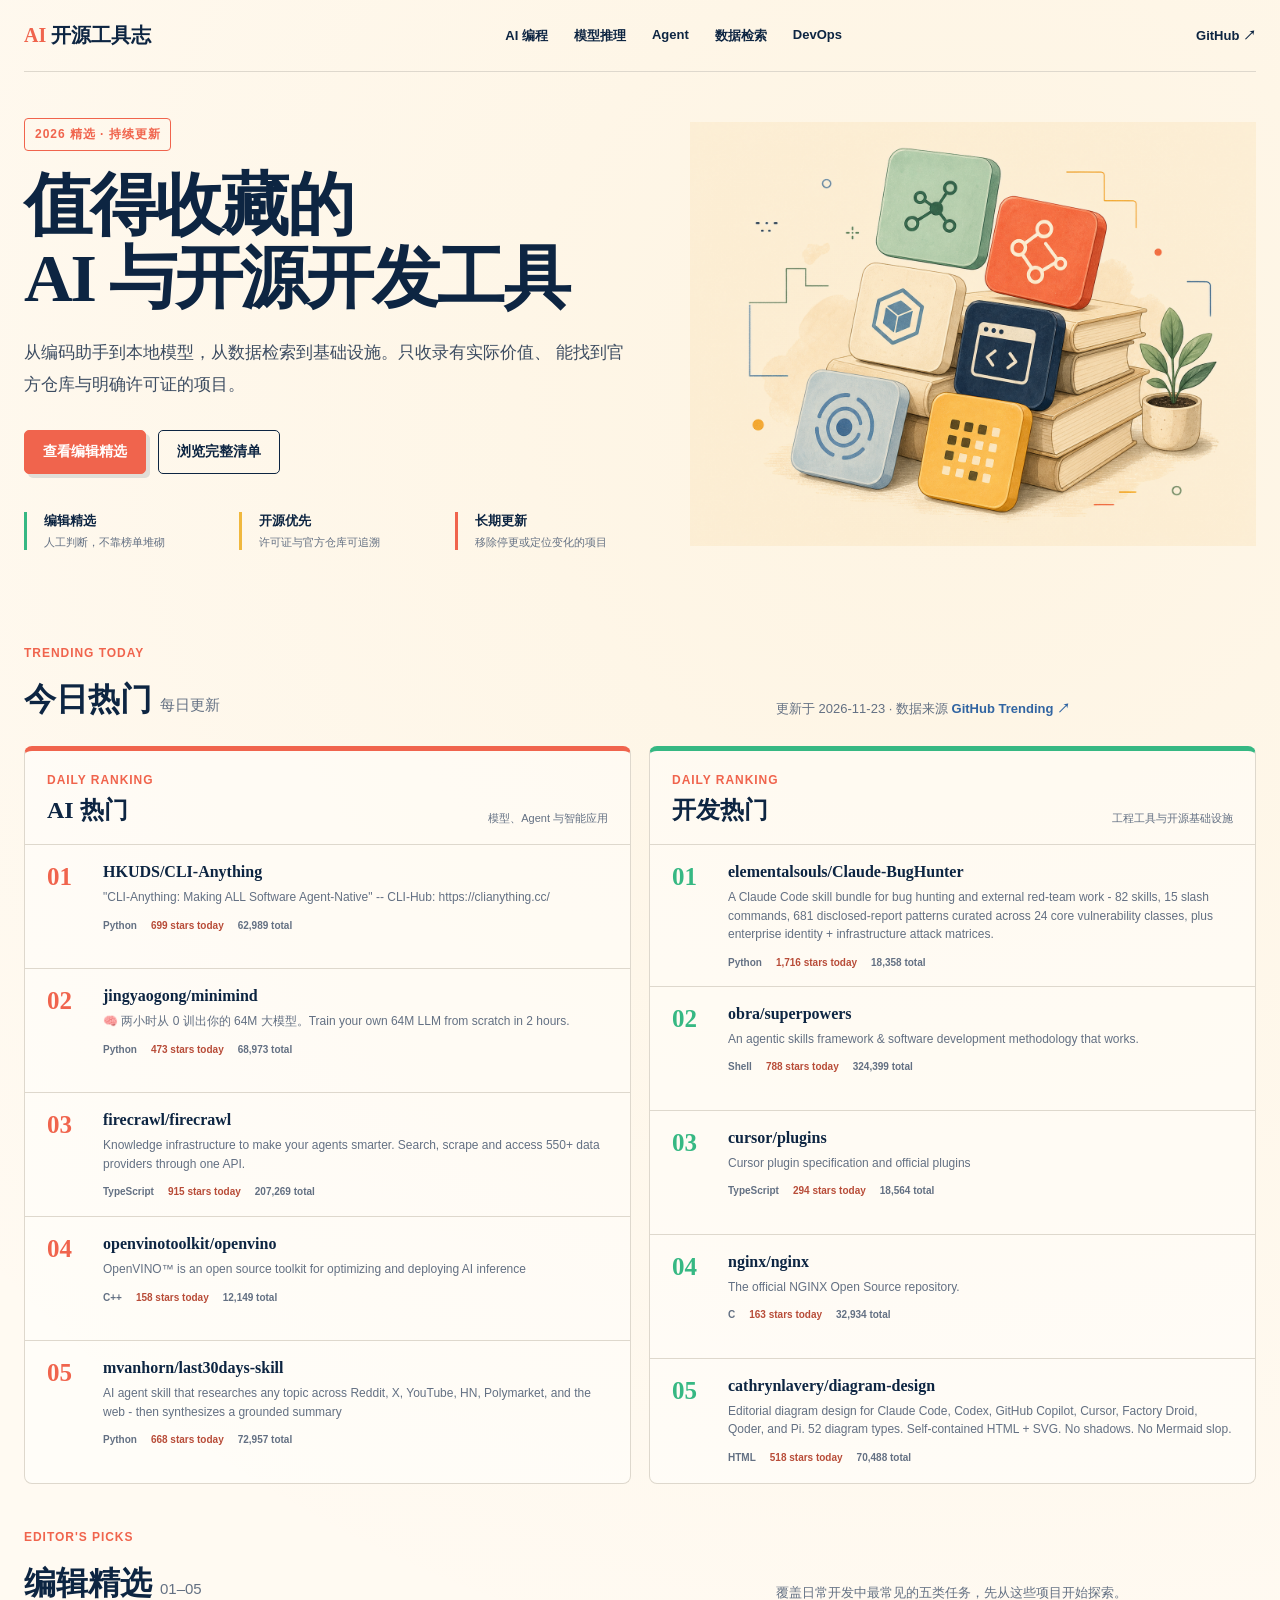
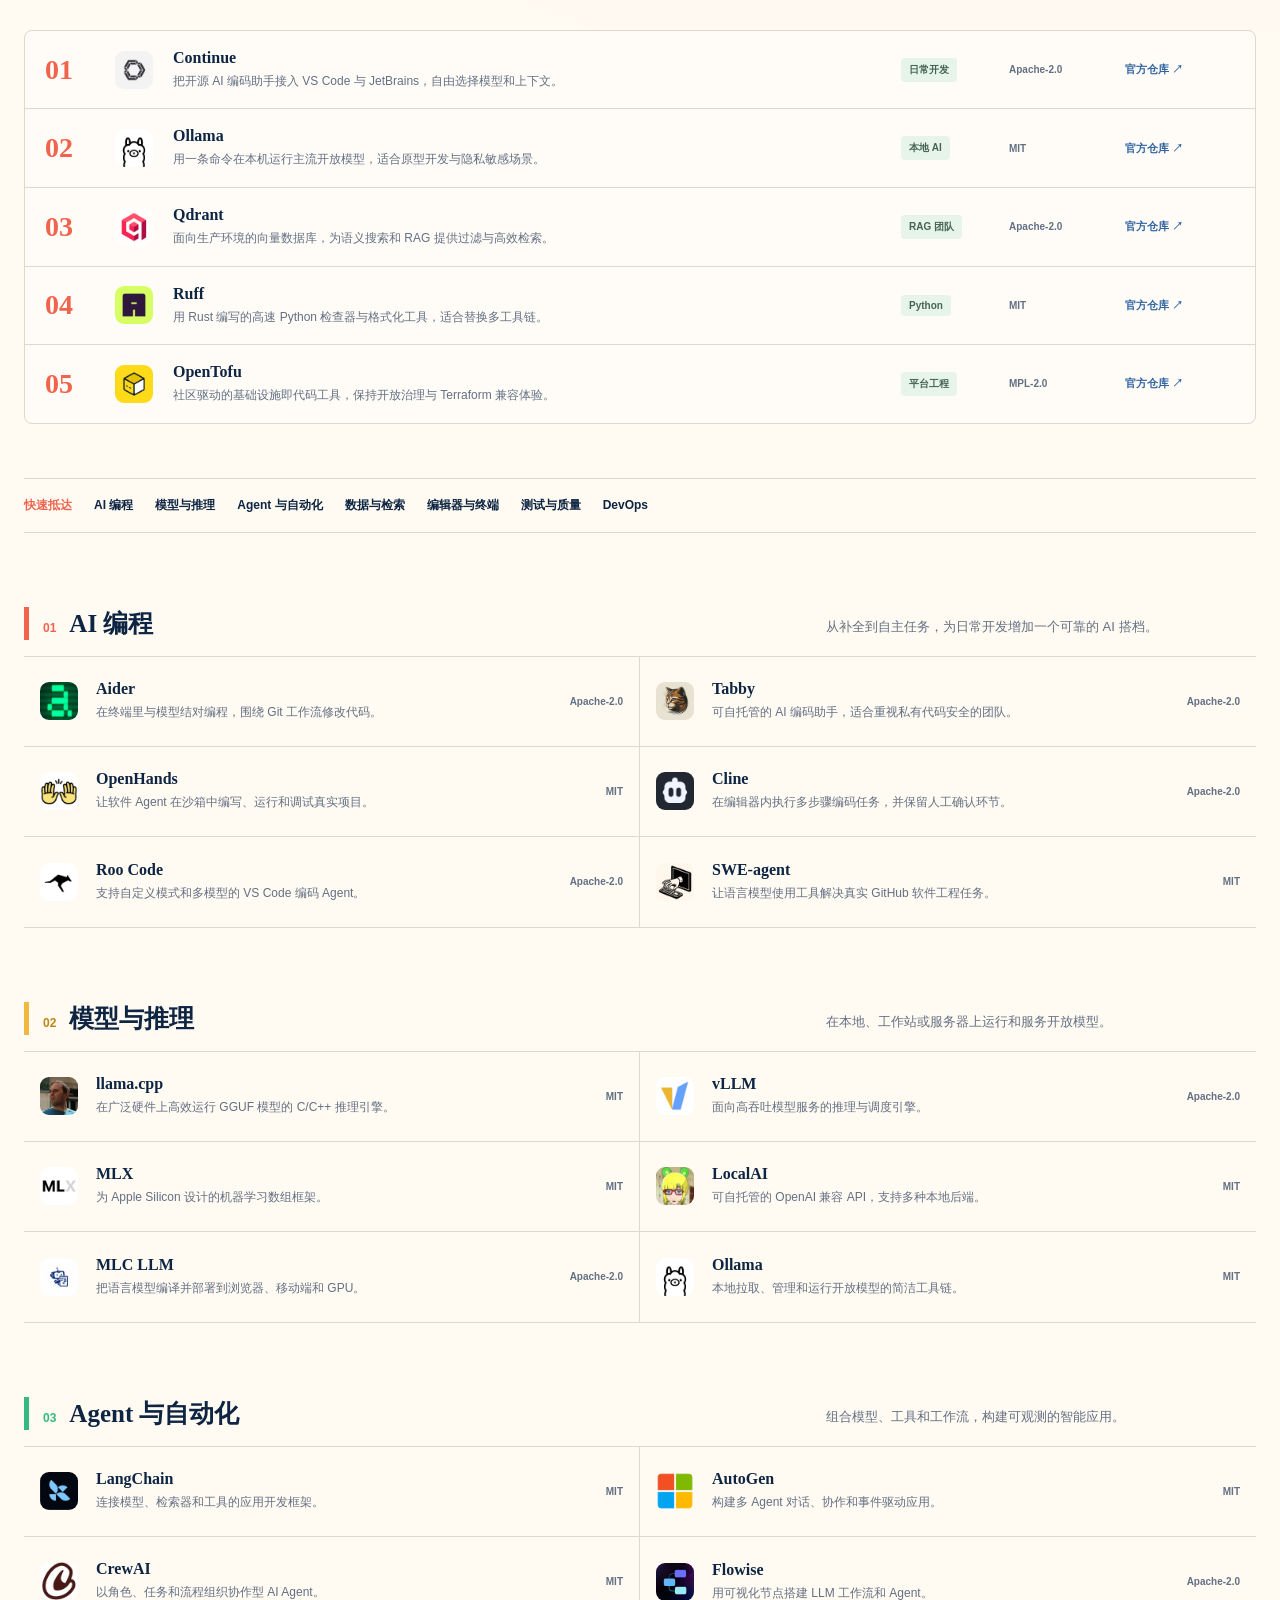
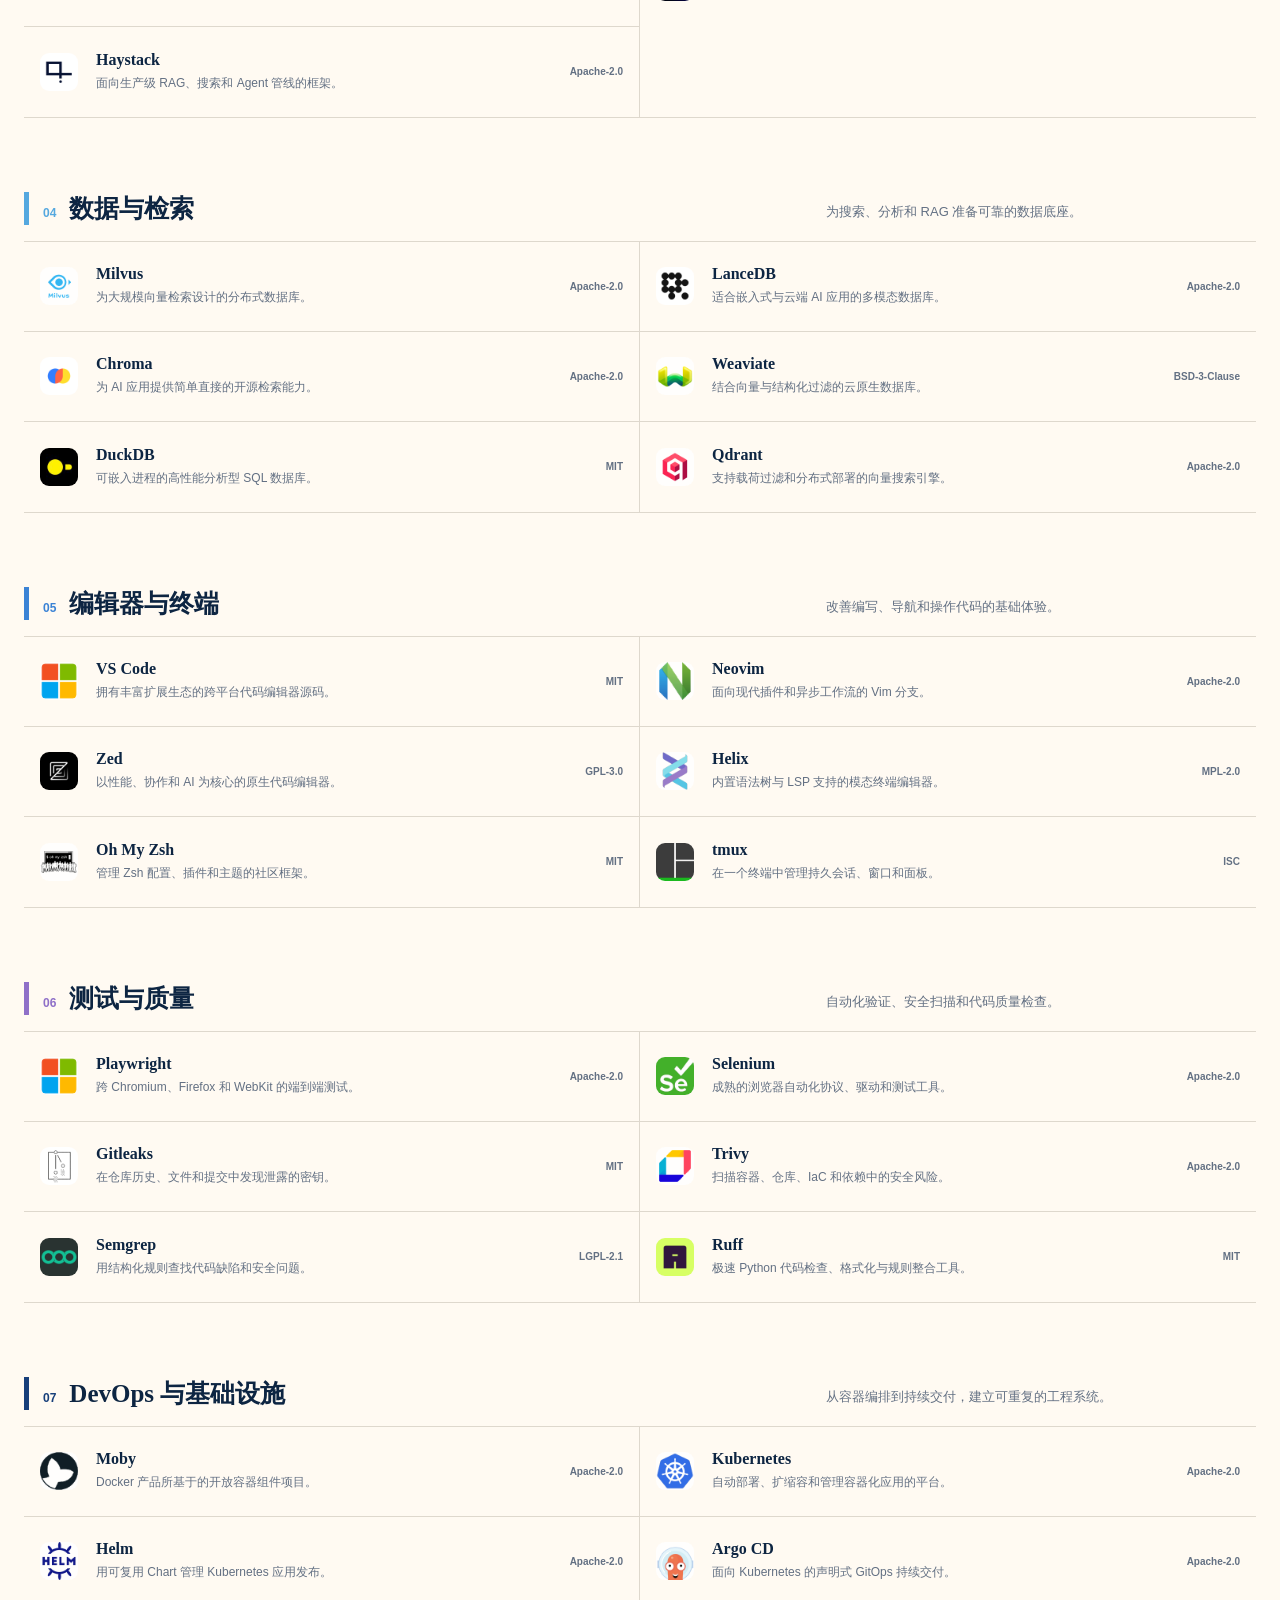
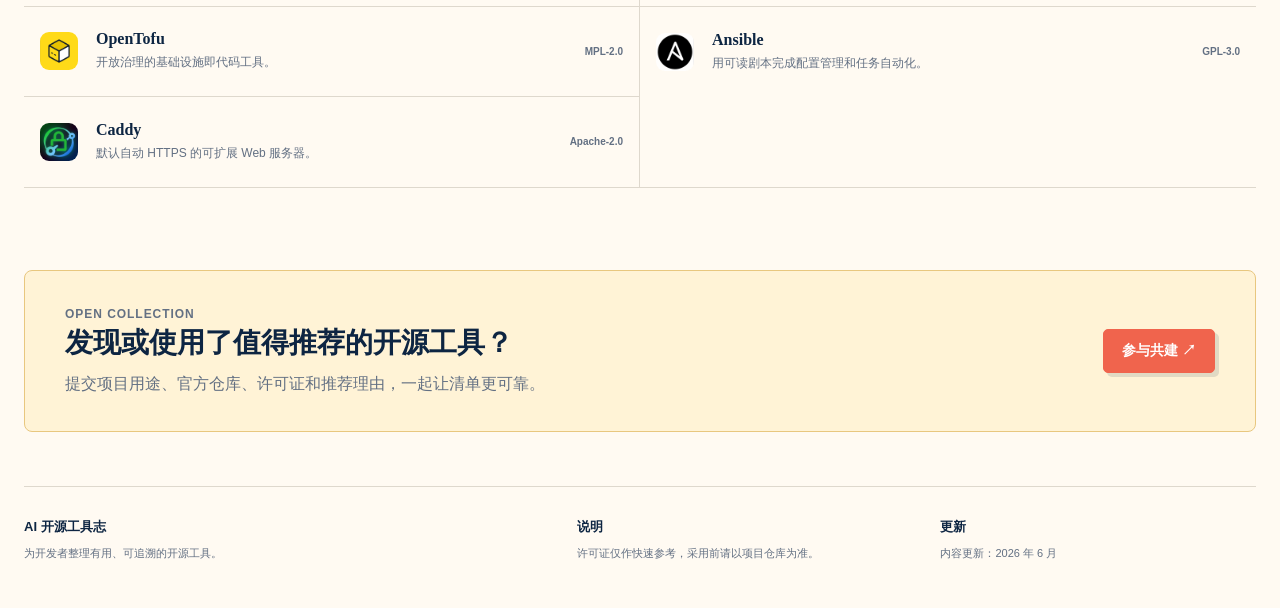
==== commit d301dec0: "data: update daily GitHub Trending" ====
--- a/index.html
+++ b/index.html
@@ -56,7 +56,7 @@
           <h2>今日热门 <span>每日更新</span></h2>
         </div>
         <p>
-          更新于 2026-11-22 · 数据来源
+          更新于 2026-11-23 · 数据来源
           <a href="https://github.com/trending">GitHub Trending ↗</a>
         </p>
       </div>
@@ -77,8 +77,8 @@
               <p>&quot;CLI-Anything: Making ALL Software Agent-Native&quot; -- CLI-Hub: https://clianything.cc/</p>
               <div class="trending-meta">
                 <span>Python</span>
-                <span>769 stars today</span>
-                <span>62,211 total</span>
+                <span>699 stars today</span>
+                <span>62,989 total</span>
               </div>
             </div>
           </li>
@@ -89,8 +89,8 @@
               <p>🧠 两小时从 0 训出你的 64M 大模型。Train your own 64M LLM from scratch in 2 hours.</p>
               <div class="trending-meta">
                 <span>Python</span>
-                <span>488 stars today</span>
-                <span>68,258 total</span>
+                <span>473 stars today</span>
+                <span>68,973 total</span>
               </div>
             </div>
           </li>
@@ -101,8 +101,8 @@
               <p>Knowledge infrastructure to make your agents smarter. Search, scrape and access 550+ data providers through one API.</p>
               <div class="trending-meta">
                 <span>TypeScript</span>
-                <span>1,006 stars today</span>
-                <span>206,388 total</span>
+                <span>915 stars today</span>
+                <span>207,269 total</span>
               </div>
             </div>
           </li>
@@ -113,8 +113,8 @@
               <p>OpenVINO™ is an open source toolkit for optimizing and deploying AI inference</p>
               <div class="trending-meta">
                 <span>C++</span>
-                <span>200 stars today</span>
-                <span>11,973 total</span>
+                <span>158 stars today</span>
+                <span>12,149 total</span>
               </div>
             </div>
           </li>
@@ -125,8 +125,8 @@
               <p>AI agent skill that researches any topic across Reddit, X, YouTube, HN, Polymarket, and the web - then synthesizes a grounded summary</p>
               <div class="trending-meta">
                 <span>Python</span>
-                <span>560 stars today</span>
-                <span>72,150 total</span>
+                <span>668 stars today</span>
+                <span>72,957 total</span>
               </div>
             </div>
           </li>
@@ -148,8 +148,8 @@
               <p>A Claude Code skill bundle for bug hunting and external red-team work - 82 skills, 15 slash commands, 681 disclosed-report patterns curated across 24 core vulnerability classes, plus enterprise identity + infrastructure attack matrices.</p>
               <div class="trending-meta">
                 <span>Python</span>
-                <span>1,803 stars today</span>
-                <span>16,376 total</span>
+                <span>1,716 stars today</span>
+                <span>18,358 total</span>
               </div>
             </div>
           </li>
@@ -160,8 +160,8 @@
               <p>An agentic skills framework &amp; software development methodology that works.</p>
               <div class="trending-meta">
                 <span>Shell</span>
-                <span>883 stars today</span>
-                <span>323,861 total</span>
+                <span>788 stars today</span>
+                <span>324,399 total</span>
               </div>
             </div>
           </li>
@@ -172,8 +172,8 @@
               <p>Cursor plugin specification and official plugins</p>
               <div class="trending-meta">
                 <span>TypeScript</span>
-                <span>260 stars today</span>
-                <span>18,168 total</span>
+                <span>294 stars today</span>
+                <span>18,564 total</span>
               </div>
             </div>
           </li>
@@ -184,8 +184,8 @@
               <p>The official NGINX Open Source repository.</p>
               <div class="trending-meta">
                 <span>C</span>
-                <span>189 stars today</span>
-                <span>32,774 total</span>
+                <span>163 stars today</span>
+                <span>32,934 total</span>
               </div>
             </div>
           </li>
@@ -193,11 +193,11 @@
             <span class="trending-rank">05</span>
             <div class="trending-copy">
               <h3><a href="https://github.com/cathrynlavery/diagram-design">cathrynlavery/diagram-design</a></h3>
-              <p>Editorial diagram design for Claude Code, Codex, GitHub Copilot, Cursor, Factory Droid, Qoder, and Pi. 45 diagram types. Self-contained HTML + SVG. No shadows. No Mermaid slop.</p>
+              <p>Editorial diagram design for Claude Code, Codex, GitHub Copilot, Cursor, Factory Droid, Qoder, and Pi. 52 diagram types. Self-contained HTML + SVG. No shadows. No Mermaid slop.</p>
               <div class="trending-meta">
                 <span>HTML</span>
-                <span>583 stars today</span>
-                <span>69,902 total</span>
+                <span>518 stars today</span>
+                <span>70,488 total</span>
               </div>
             </div>
           </li>
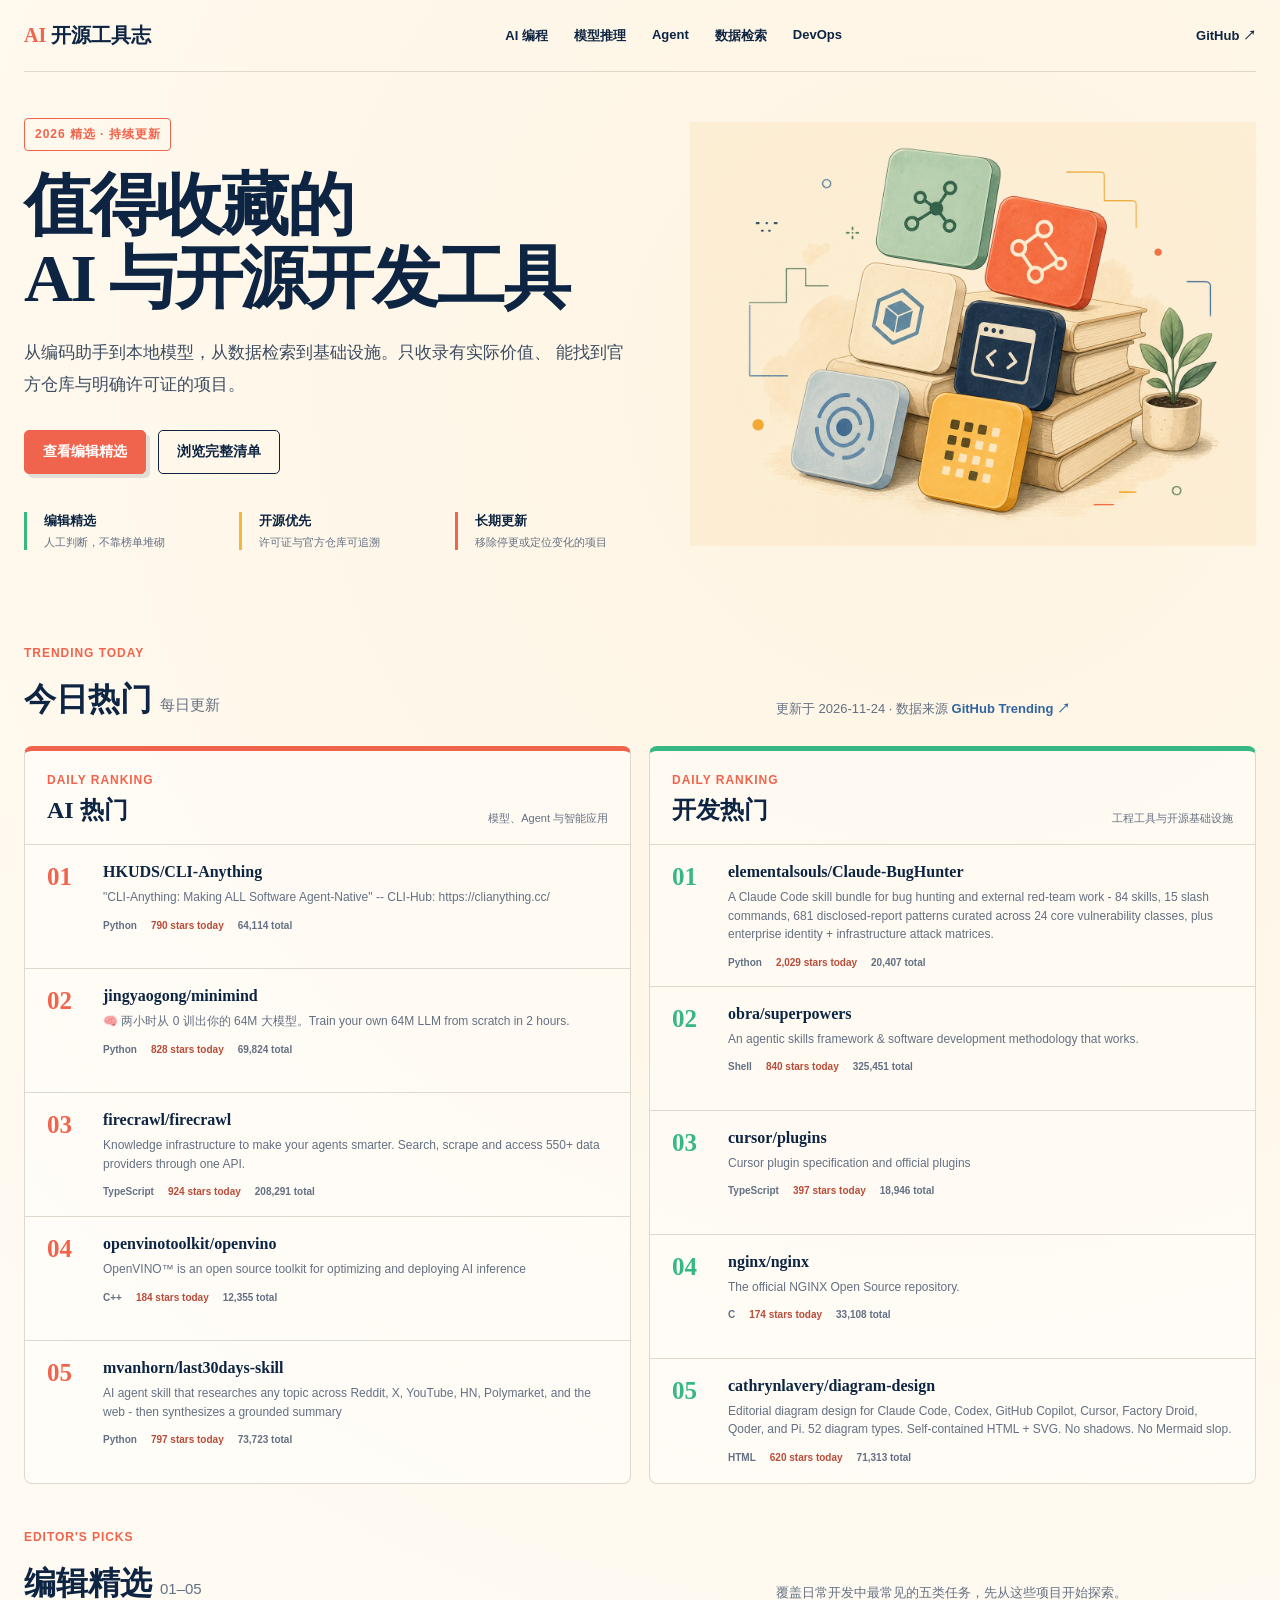
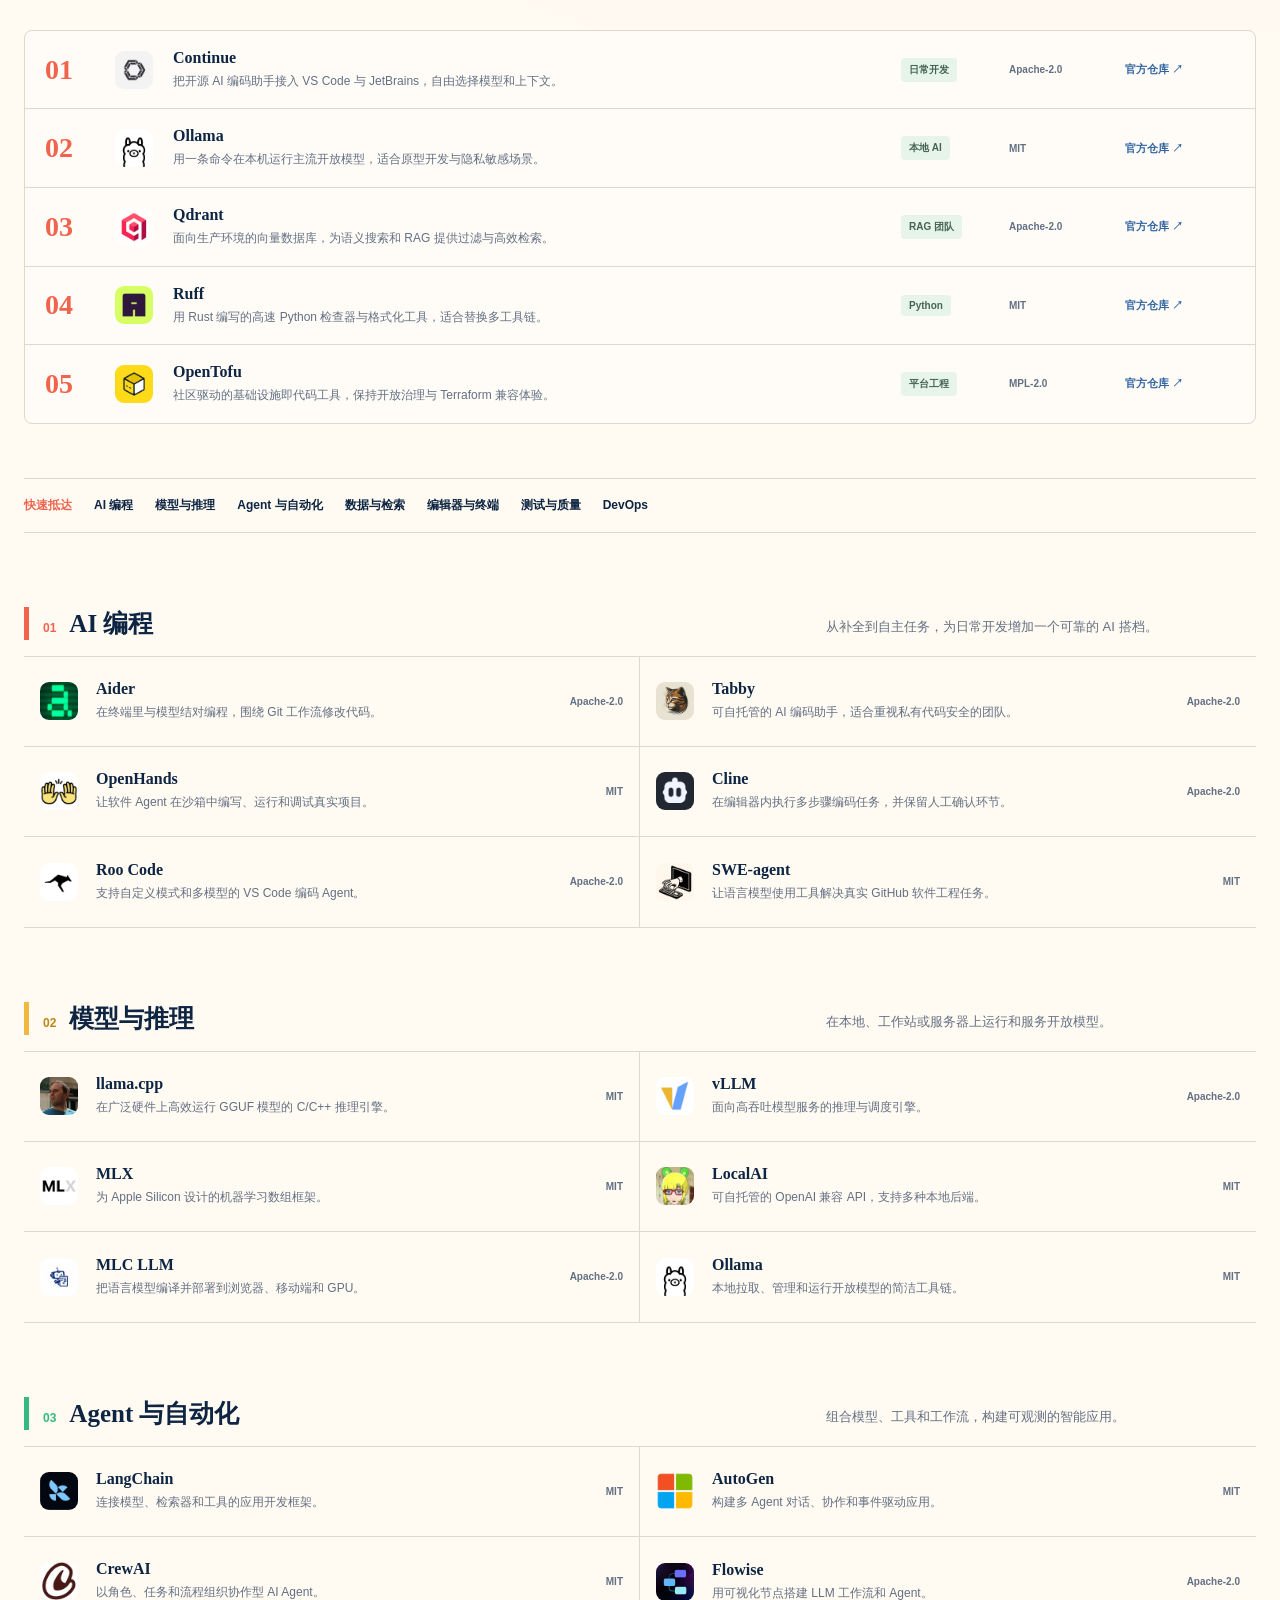
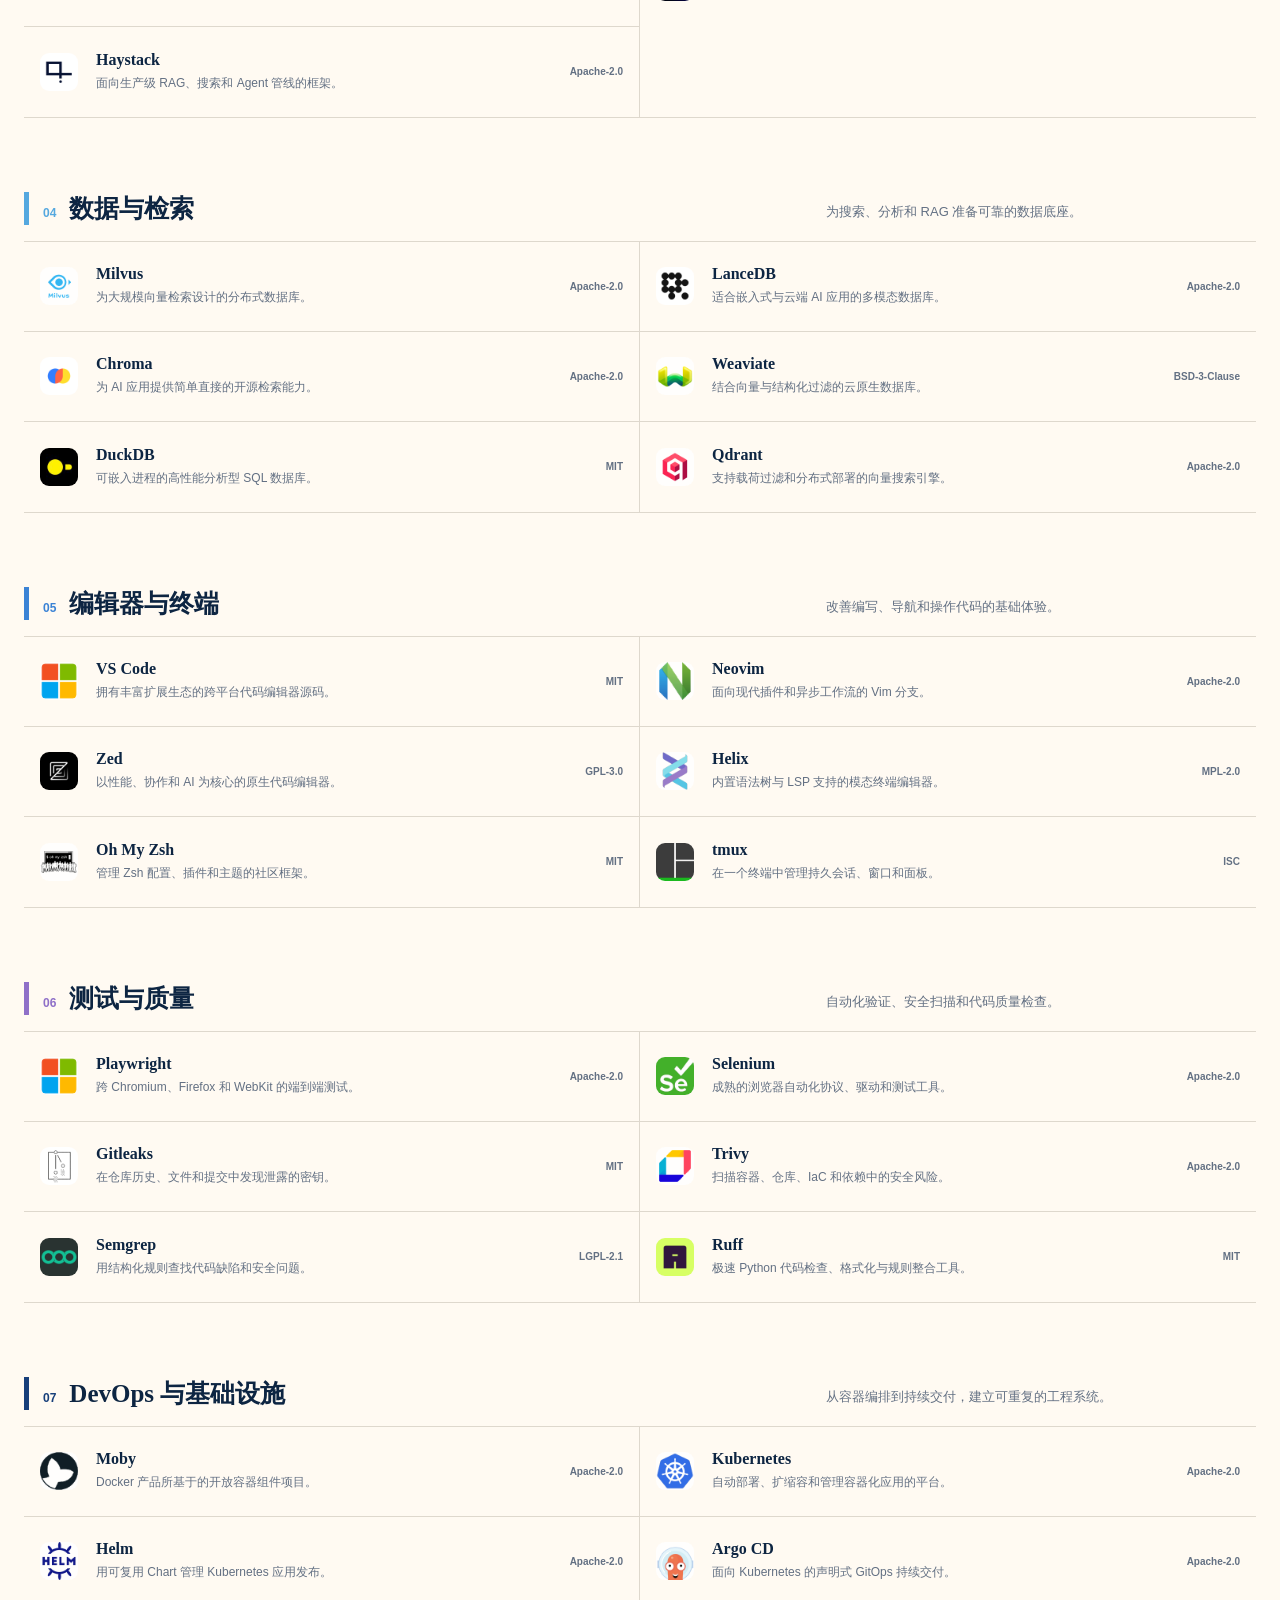
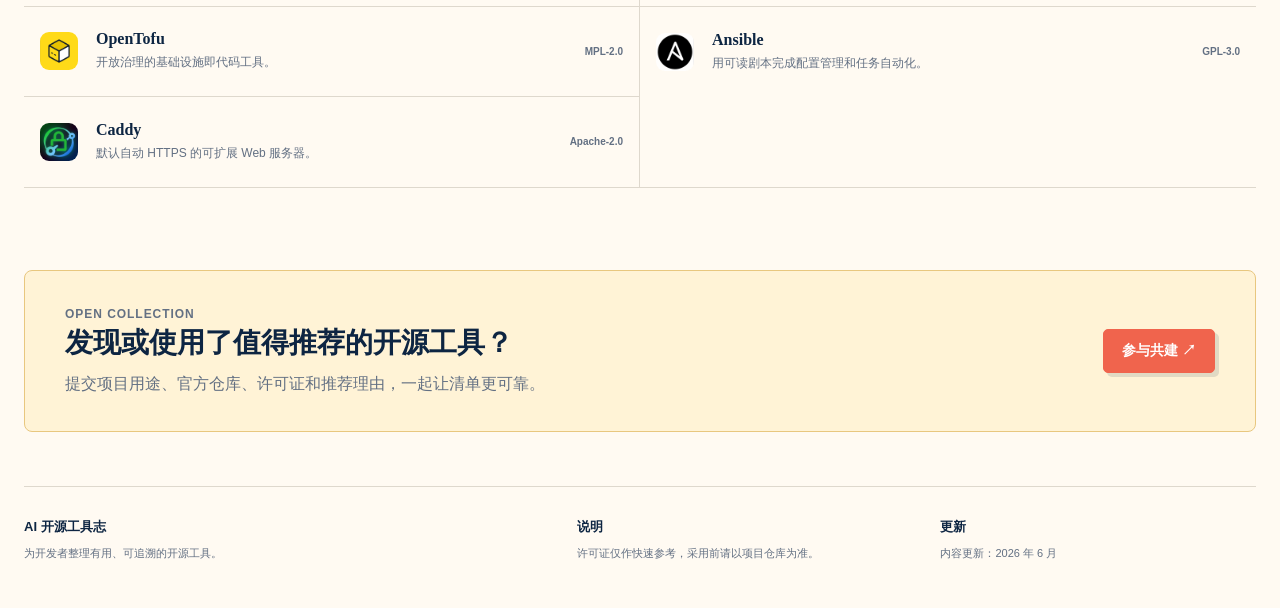
==== commit d5d7deb0: "data: update daily GitHub Trending" ====
--- a/index.html
+++ b/index.html
@@ -56,7 +56,7 @@
           <h2>今日热门 <span>每日更新</span></h2>
         </div>
         <p>
-          更新于 2026-11-23 · 数据来源
+          更新于 2026-11-24 · 数据来源
           <a href="https://github.com/trending">GitHub Trending ↗</a>
         </p>
       </div>
@@ -77,8 +77,8 @@
               <p>&quot;CLI-Anything: Making ALL Software Agent-Native&quot; -- CLI-Hub: https://clianything.cc/</p>
               <div class="trending-meta">
                 <span>Python</span>
-                <span>699 stars today</span>
-                <span>62,989 total</span>
+                <span>790 stars today</span>
+                <span>64,114 total</span>
               </div>
             </div>
           </li>
@@ -89,8 +89,8 @@
               <p>🧠 两小时从 0 训出你的 64M 大模型。Train your own 64M LLM from scratch in 2 hours.</p>
               <div class="trending-meta">
                 <span>Python</span>
-                <span>473 stars today</span>
-                <span>68,973 total</span>
+                <span>828 stars today</span>
+                <span>69,824 total</span>
               </div>
             </div>
           </li>
@@ -101,8 +101,8 @@
               <p>Knowledge infrastructure to make your agents smarter. Search, scrape and access 550+ data providers through one API.</p>
               <div class="trending-meta">
                 <span>TypeScript</span>
-                <span>915 stars today</span>
-                <span>207,269 total</span>
+                <span>924 stars today</span>
+                <span>208,291 total</span>
               </div>
             </div>
           </li>
@@ -113,8 +113,8 @@
               <p>OpenVINO™ is an open source toolkit for optimizing and deploying AI inference</p>
               <div class="trending-meta">
                 <span>C++</span>
-                <span>158 stars today</span>
-                <span>12,149 total</span>
+                <span>184 stars today</span>
+                <span>12,355 total</span>
               </div>
             </div>
           </li>
@@ -125,8 +125,8 @@
               <p>AI agent skill that researches any topic across Reddit, X, YouTube, HN, Polymarket, and the web - then synthesizes a grounded summary</p>
               <div class="trending-meta">
                 <span>Python</span>
-                <span>668 stars today</span>
-                <span>72,957 total</span>
+                <span>797 stars today</span>
+                <span>73,723 total</span>
               </div>
             </div>
           </li>
@@ -145,11 +145,11 @@
             <span class="trending-rank">01</span>
             <div class="trending-copy">
               <h3><a href="https://github.com/elementalsouls/Claude-BugHunter">elementalsouls/Claude-BugHunter</a></h3>
-              <p>A Claude Code skill bundle for bug hunting and external red-team work - 82 skills, 15 slash commands, 681 disclosed-report patterns curated across 24 core vulnerability classes, plus enterprise identity + infrastructure attack matrices.</p>
+              <p>A Claude Code skill bundle for bug hunting and external red-team work - 84 skills, 15 slash commands, 681 disclosed-report patterns curated across 24 core vulnerability classes, plus enterprise identity + infrastructure attack matrices.</p>
               <div class="trending-meta">
                 <span>Python</span>
-                <span>1,716 stars today</span>
-                <span>18,358 total</span>
+                <span>2,029 stars today</span>
+                <span>20,407 total</span>
               </div>
             </div>
           </li>
@@ -160,8 +160,8 @@
               <p>An agentic skills framework &amp; software development methodology that works.</p>
               <div class="trending-meta">
                 <span>Shell</span>
-                <span>788 stars today</span>
-                <span>324,399 total</span>
+                <span>840 stars today</span>
+                <span>325,451 total</span>
               </div>
             </div>
           </li>
@@ -172,8 +172,8 @@
               <p>Cursor plugin specification and official plugins</p>
               <div class="trending-meta">
                 <span>TypeScript</span>
-                <span>294 stars today</span>
-                <span>18,564 total</span>
+                <span>397 stars today</span>
+                <span>18,946 total</span>
               </div>
             </div>
           </li>
@@ -184,8 +184,8 @@
               <p>The official NGINX Open Source repository.</p>
               <div class="trending-meta">
                 <span>C</span>
-                <span>163 stars today</span>
-                <span>32,934 total</span>
+                <span>174 stars today</span>
+                <span>33,108 total</span>
               </div>
             </div>
           </li>
@@ -196,8 +196,8 @@
               <p>Editorial diagram design for Claude Code, Codex, GitHub Copilot, Cursor, Factory Droid, Qoder, and Pi. 52 diagram types. Self-contained HTML + SVG. No shadows. No Mermaid slop.</p>
               <div class="trending-meta">
                 <span>HTML</span>
-                <span>518 stars today</span>
-                <span>70,488 total</span>
+                <span>620 stars today</span>
+                <span>71,313 total</span>
               </div>
             </div>
           </li>
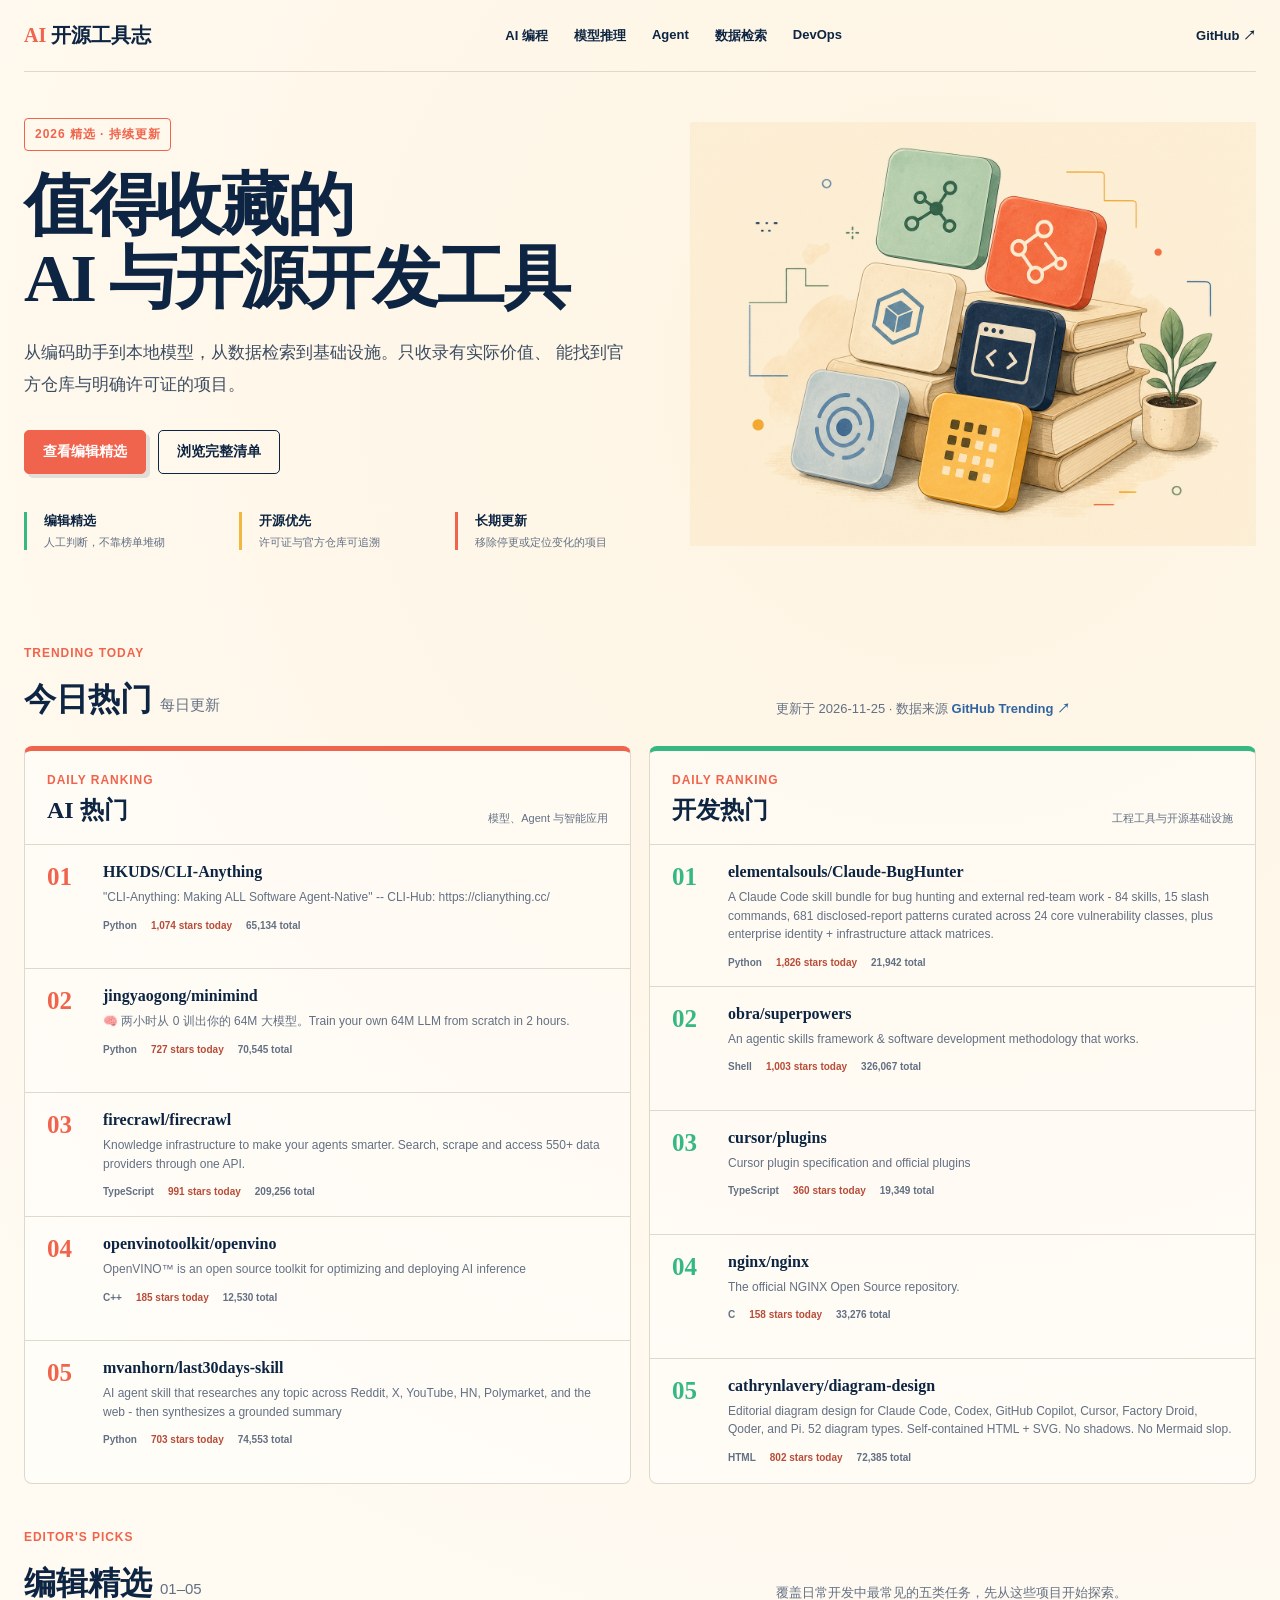
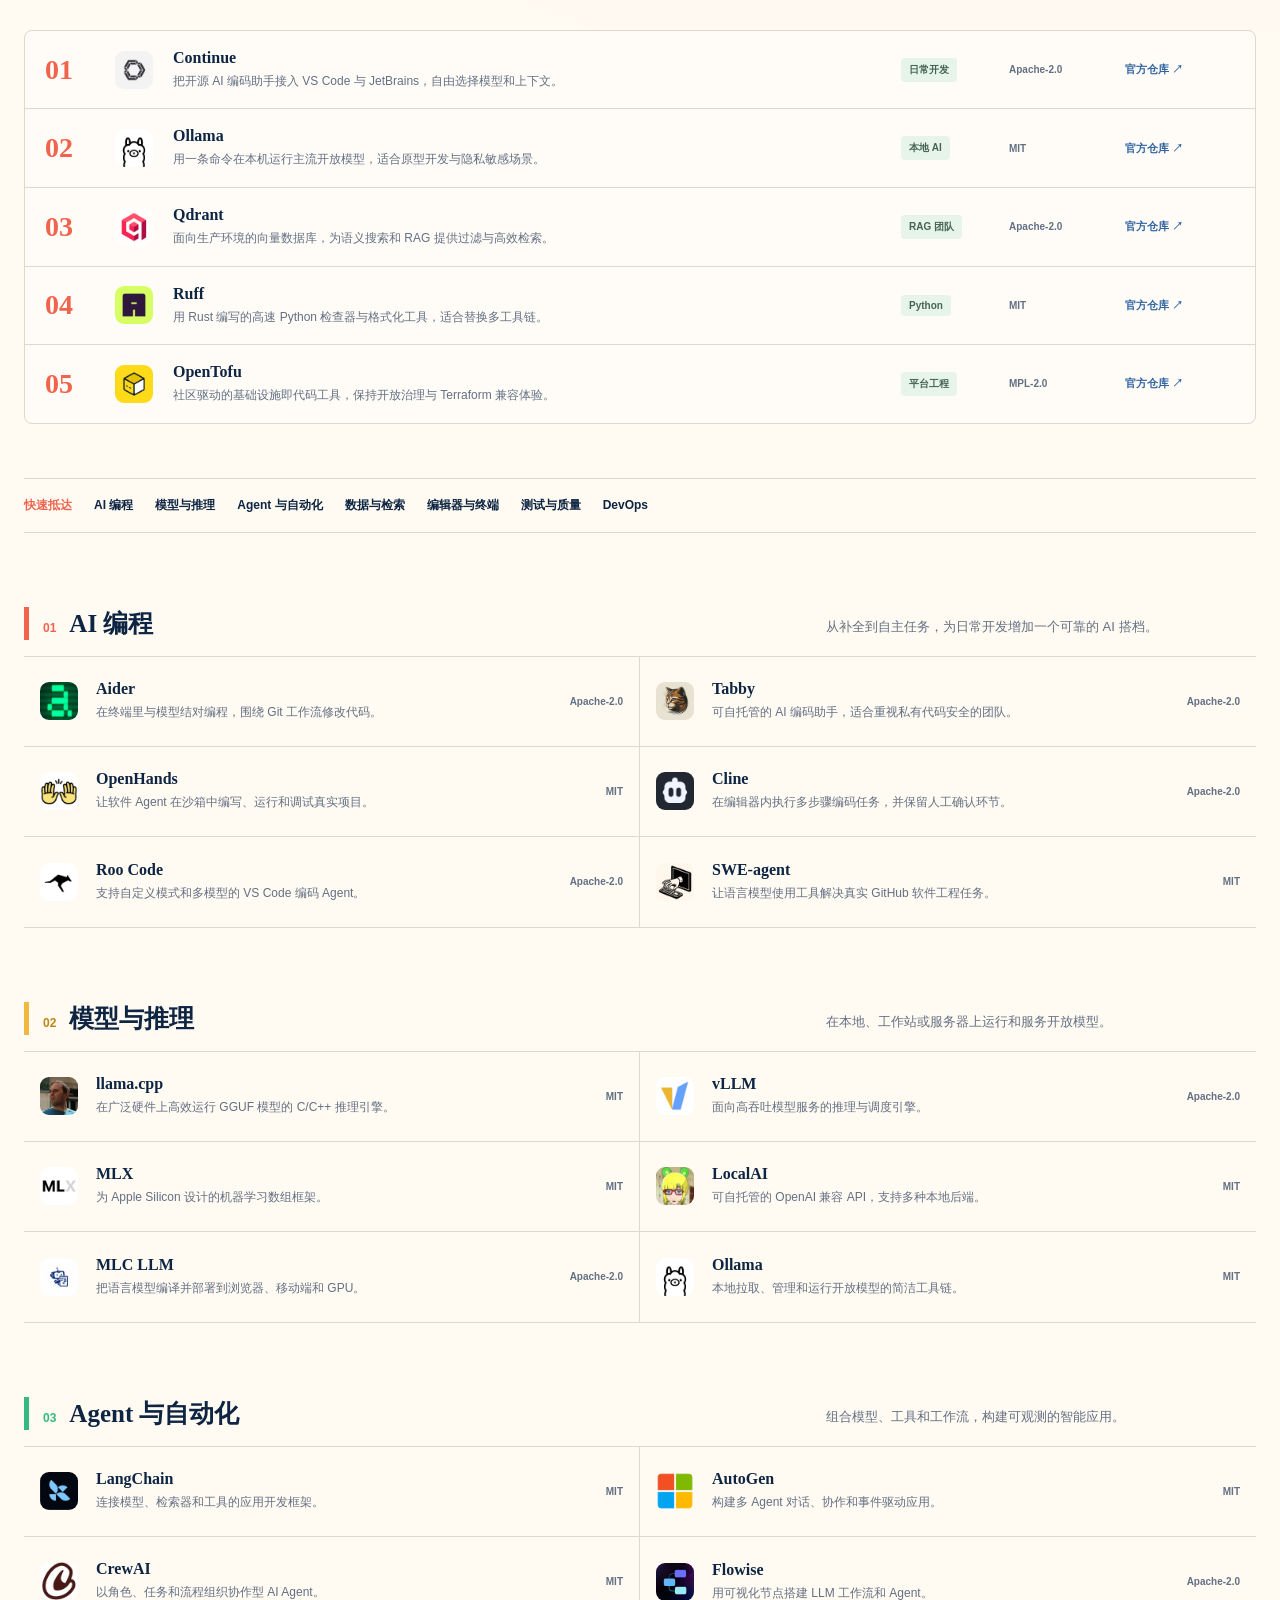
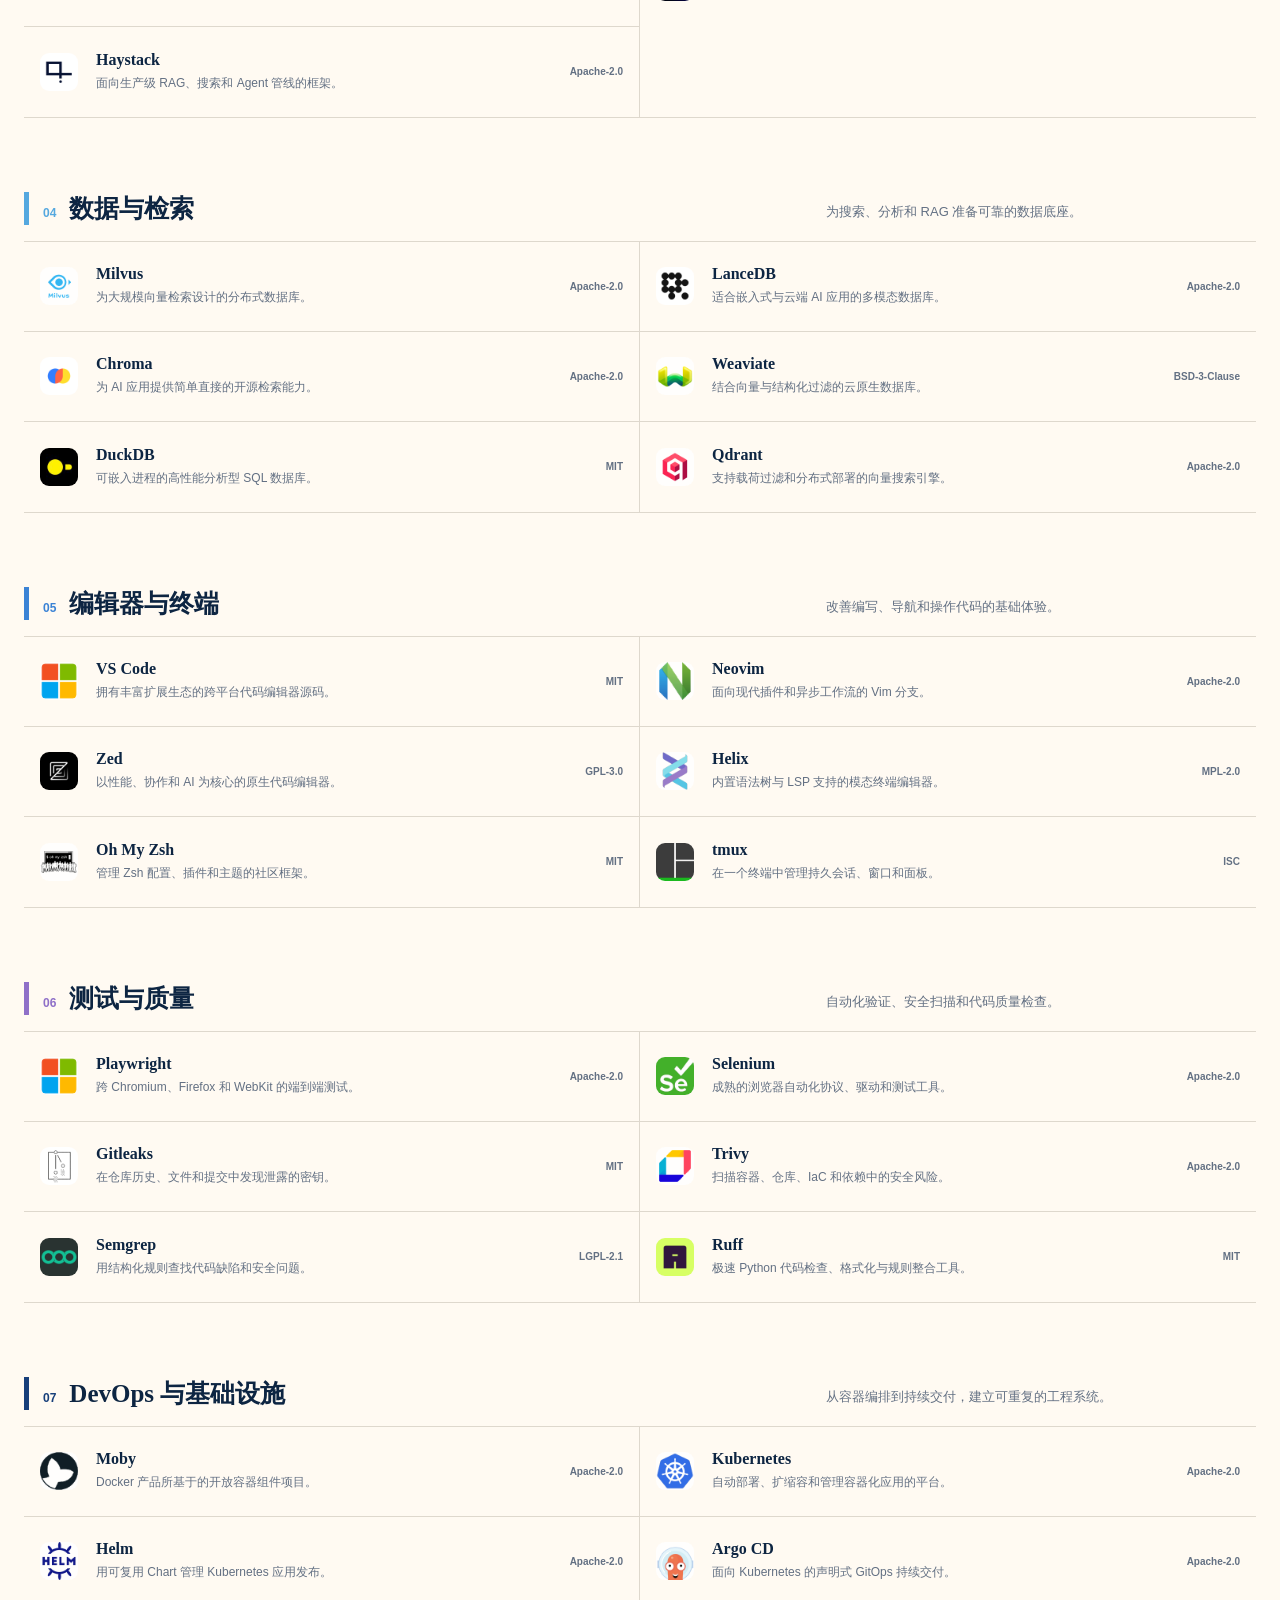
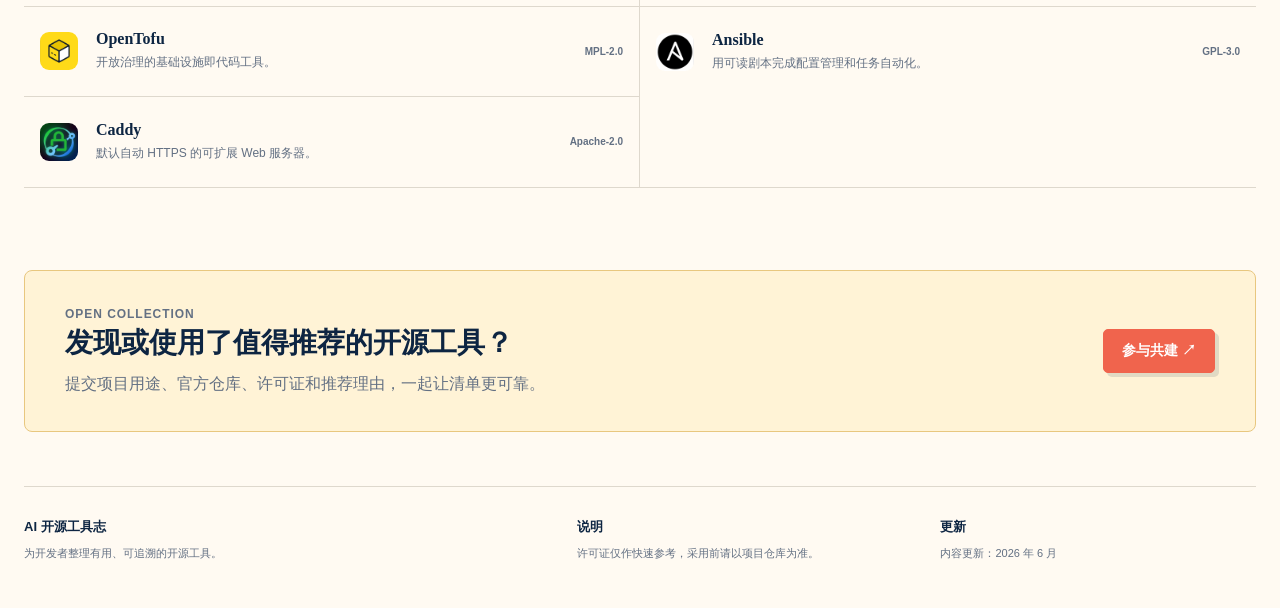
==== commit a91226cd: "data: update daily GitHub Trending" ====
--- a/index.html
+++ b/index.html
@@ -56,7 +56,7 @@
           <h2>今日热门 <span>每日更新</span></h2>
         </div>
         <p>
-          更新于 2026-11-24 · 数据来源
+          更新于 2026-11-25 · 数据来源
           <a href="https://github.com/trending">GitHub Trending ↗</a>
         </p>
       </div>
@@ -77,8 +77,8 @@
               <p>&quot;CLI-Anything: Making ALL Software Agent-Native&quot; -- CLI-Hub: https://clianything.cc/</p>
               <div class="trending-meta">
                 <span>Python</span>
-                <span>790 stars today</span>
-                <span>64,114 total</span>
+                <span>1,074 stars today</span>
+                <span>65,134 total</span>
               </div>
             </div>
           </li>
@@ -89,8 +89,8 @@
               <p>🧠 两小时从 0 训出你的 64M 大模型。Train your own 64M LLM from scratch in 2 hours.</p>
               <div class="trending-meta">
                 <span>Python</span>
-                <span>828 stars today</span>
-                <span>69,824 total</span>
+                <span>727 stars today</span>
+                <span>70,545 total</span>
               </div>
             </div>
           </li>
@@ -101,8 +101,8 @@
               <p>Knowledge infrastructure to make your agents smarter. Search, scrape and access 550+ data providers through one API.</p>
               <div class="trending-meta">
                 <span>TypeScript</span>
-                <span>924 stars today</span>
-                <span>208,291 total</span>
+                <span>991 stars today</span>
+                <span>209,256 total</span>
               </div>
             </div>
           </li>
@@ -113,8 +113,8 @@
               <p>OpenVINO™ is an open source toolkit for optimizing and deploying AI inference</p>
               <div class="trending-meta">
                 <span>C++</span>
-                <span>184 stars today</span>
-                <span>12,355 total</span>
+                <span>185 stars today</span>
+                <span>12,530 total</span>
               </div>
             </div>
           </li>
@@ -125,8 +125,8 @@
               <p>AI agent skill that researches any topic across Reddit, X, YouTube, HN, Polymarket, and the web - then synthesizes a grounded summary</p>
               <div class="trending-meta">
                 <span>Python</span>
-                <span>797 stars today</span>
-                <span>73,723 total</span>
+                <span>703 stars today</span>
+                <span>74,553 total</span>
               </div>
             </div>
           </li>
@@ -148,8 +148,8 @@
               <p>A Claude Code skill bundle for bug hunting and external red-team work - 84 skills, 15 slash commands, 681 disclosed-report patterns curated across 24 core vulnerability classes, plus enterprise identity + infrastructure attack matrices.</p>
               <div class="trending-meta">
                 <span>Python</span>
-                <span>2,029 stars today</span>
-                <span>20,407 total</span>
+                <span>1,826 stars today</span>
+                <span>21,942 total</span>
               </div>
             </div>
           </li>
@@ -160,8 +160,8 @@
               <p>An agentic skills framework &amp; software development methodology that works.</p>
               <div class="trending-meta">
                 <span>Shell</span>
-                <span>840 stars today</span>
-                <span>325,451 total</span>
+                <span>1,003 stars today</span>
+                <span>326,067 total</span>
               </div>
             </div>
           </li>
@@ -172,8 +172,8 @@
               <p>Cursor plugin specification and official plugins</p>
               <div class="trending-meta">
                 <span>TypeScript</span>
-                <span>397 stars today</span>
-                <span>18,946 total</span>
+                <span>360 stars today</span>
+                <span>19,349 total</span>
               </div>
             </div>
           </li>
@@ -184,8 +184,8 @@
               <p>The official NGINX Open Source repository.</p>
               <div class="trending-meta">
                 <span>C</span>
-                <span>174 stars today</span>
-                <span>33,108 total</span>
+                <span>158 stars today</span>
+                <span>33,276 total</span>
               </div>
             </div>
           </li>
@@ -196,8 +196,8 @@
               <p>Editorial diagram design for Claude Code, Codex, GitHub Copilot, Cursor, Factory Droid, Qoder, and Pi. 52 diagram types. Self-contained HTML + SVG. No shadows. No Mermaid slop.</p>
               <div class="trending-meta">
                 <span>HTML</span>
-                <span>620 stars today</span>
-                <span>71,313 total</span>
+                <span>802 stars today</span>
+                <span>72,385 total</span>
               </div>
             </div>
           </li>
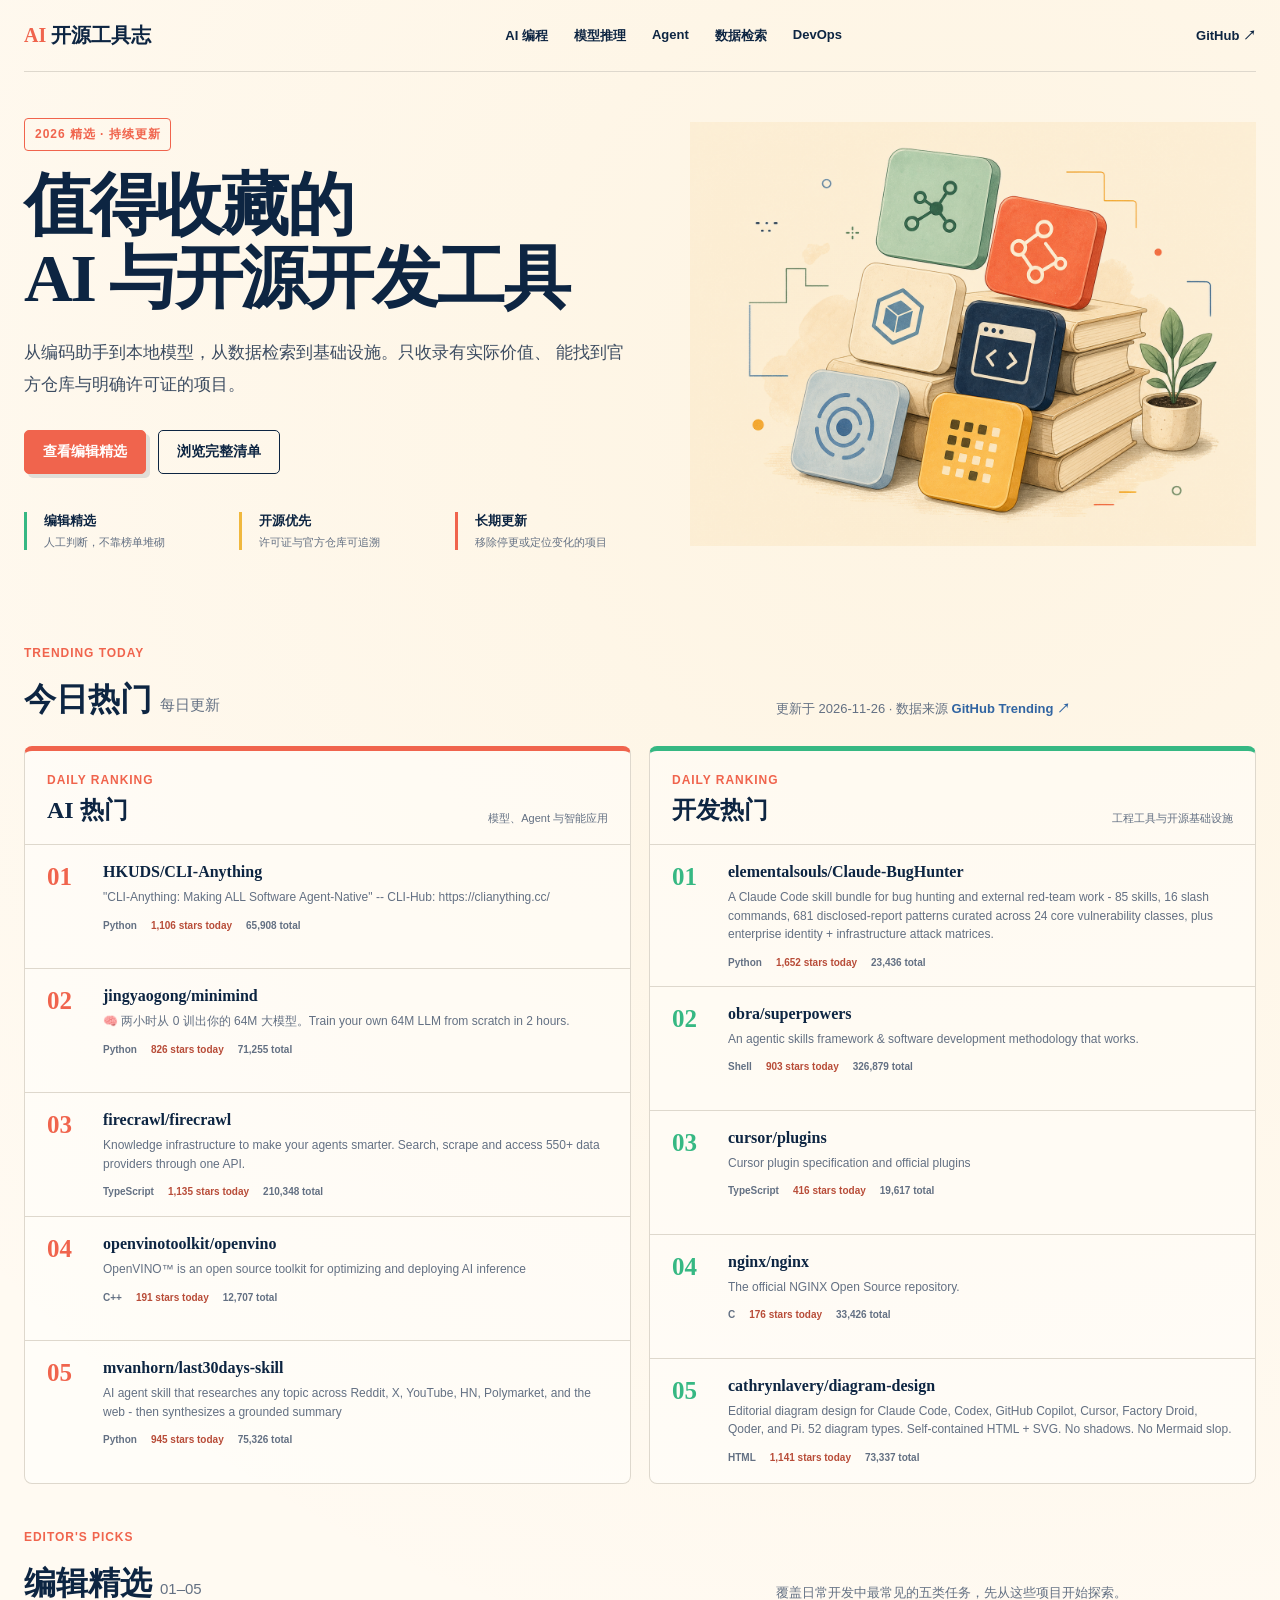
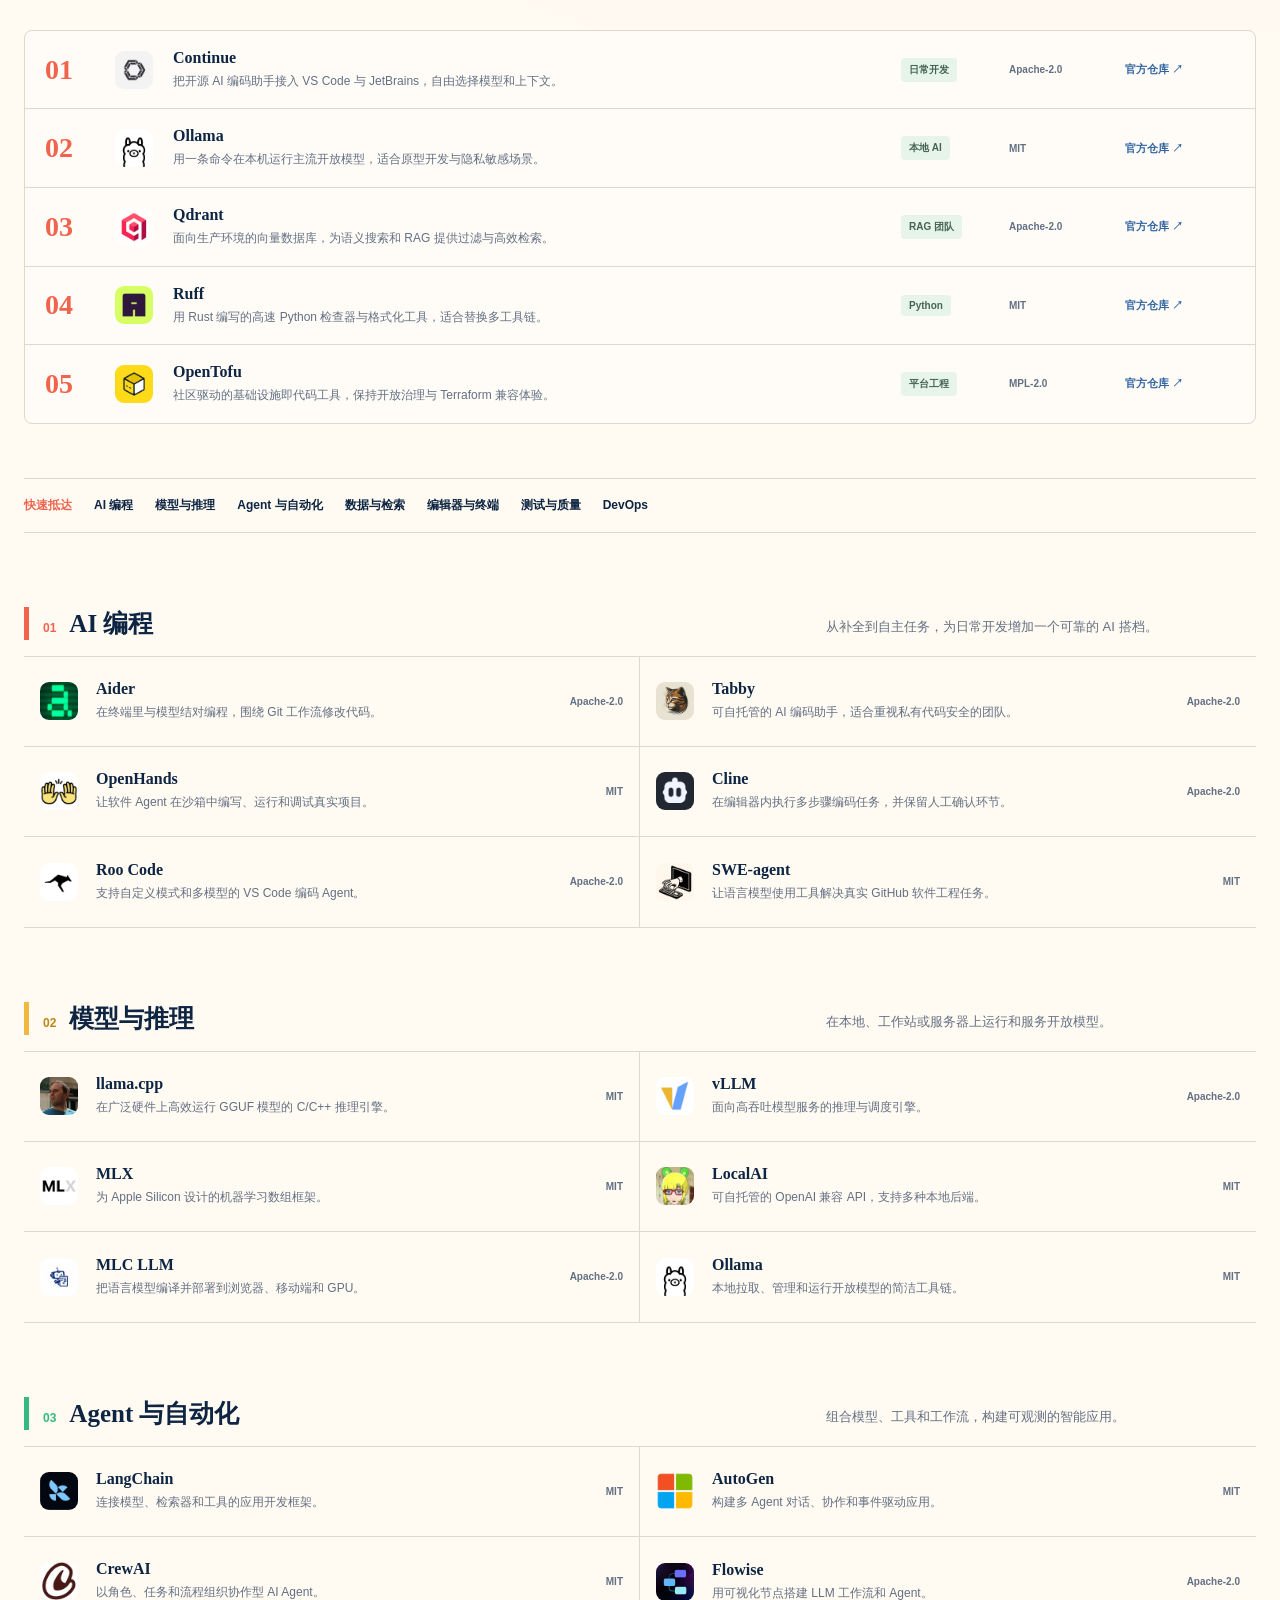
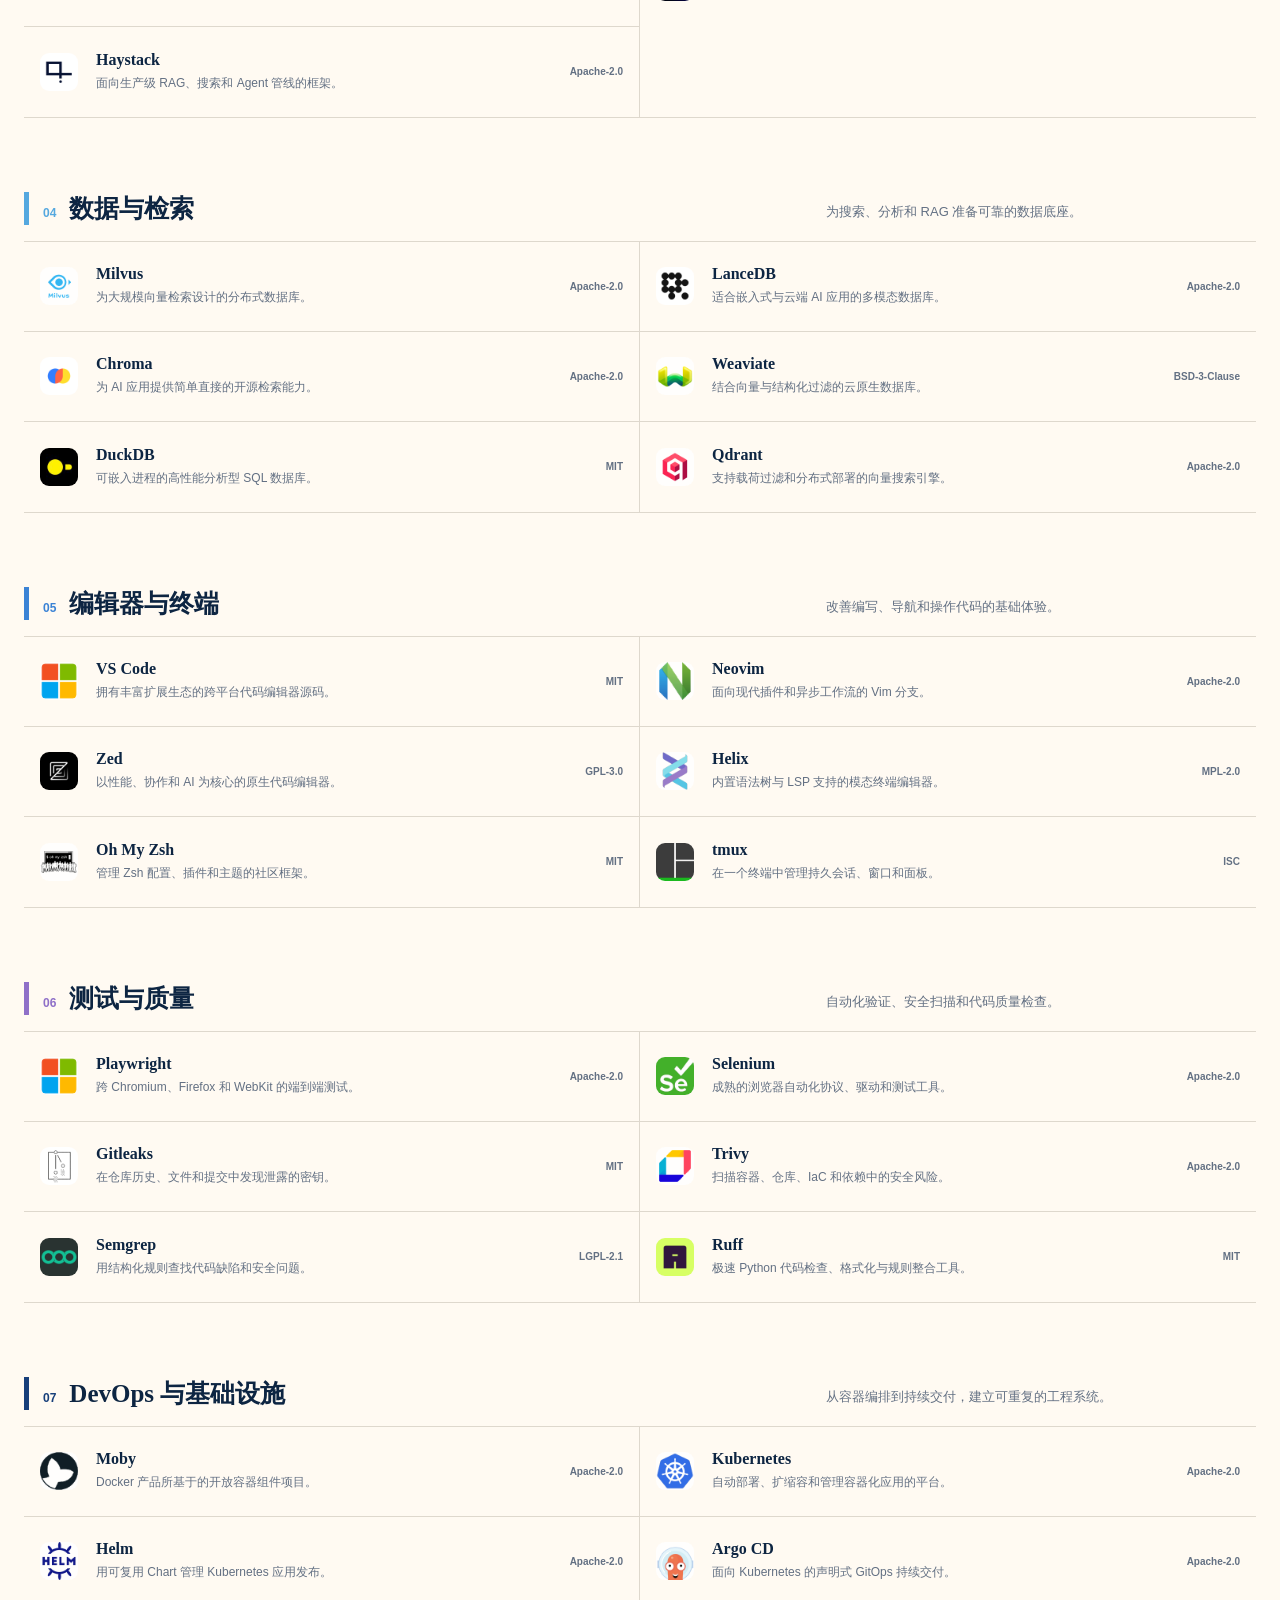
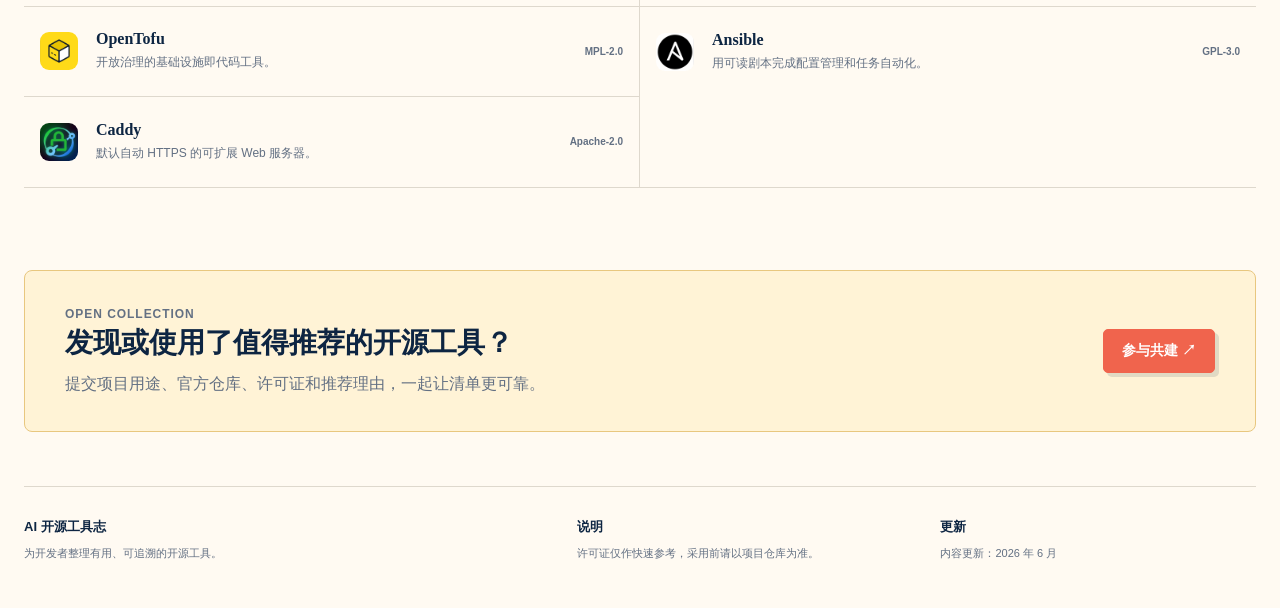
==== commit acb92ca4: "data: update daily GitHub Trending" ====
--- a/index.html
+++ b/index.html
@@ -56,7 +56,7 @@
           <h2>今日热门 <span>每日更新</span></h2>
         </div>
         <p>
-          更新于 2026-11-25 · 数据来源
+          更新于 2026-11-26 · 数据来源
           <a href="https://github.com/trending">GitHub Trending ↗</a>
         </p>
       </div>
@@ -77,8 +77,8 @@
               <p>&quot;CLI-Anything: Making ALL Software Agent-Native&quot; -- CLI-Hub: https://clianything.cc/</p>
               <div class="trending-meta">
                 <span>Python</span>
-                <span>1,074 stars today</span>
-                <span>65,134 total</span>
+                <span>1,106 stars today</span>
+                <span>65,908 total</span>
               </div>
             </div>
           </li>
@@ -89,8 +89,8 @@
               <p>🧠 两小时从 0 训出你的 64M 大模型。Train your own 64M LLM from scratch in 2 hours.</p>
               <div class="trending-meta">
                 <span>Python</span>
-                <span>727 stars today</span>
-                <span>70,545 total</span>
+                <span>826 stars today</span>
+                <span>71,255 total</span>
               </div>
             </div>
           </li>
@@ -101,8 +101,8 @@
               <p>Knowledge infrastructure to make your agents smarter. Search, scrape and access 550+ data providers through one API.</p>
               <div class="trending-meta">
                 <span>TypeScript</span>
-                <span>991 stars today</span>
-                <span>209,256 total</span>
+                <span>1,135 stars today</span>
+                <span>210,348 total</span>
               </div>
             </div>
           </li>
@@ -113,8 +113,8 @@
               <p>OpenVINO™ is an open source toolkit for optimizing and deploying AI inference</p>
               <div class="trending-meta">
                 <span>C++</span>
-                <span>185 stars today</span>
-                <span>12,530 total</span>
+                <span>191 stars today</span>
+                <span>12,707 total</span>
               </div>
             </div>
           </li>
@@ -125,8 +125,8 @@
               <p>AI agent skill that researches any topic across Reddit, X, YouTube, HN, Polymarket, and the web - then synthesizes a grounded summary</p>
               <div class="trending-meta">
                 <span>Python</span>
-                <span>703 stars today</span>
-                <span>74,553 total</span>
+                <span>945 stars today</span>
+                <span>75,326 total</span>
               </div>
             </div>
           </li>
@@ -145,11 +145,11 @@
             <span class="trending-rank">01</span>
             <div class="trending-copy">
               <h3><a href="https://github.com/elementalsouls/Claude-BugHunter">elementalsouls/Claude-BugHunter</a></h3>
-              <p>A Claude Code skill bundle for bug hunting and external red-team work - 84 skills, 15 slash commands, 681 disclosed-report patterns curated across 24 core vulnerability classes, plus enterprise identity + infrastructure attack matrices.</p>
+              <p>A Claude Code skill bundle for bug hunting and external red-team work - 85 skills, 16 slash commands, 681 disclosed-report patterns curated across 24 core vulnerability classes, plus enterprise identity + infrastructure attack matrices.</p>
               <div class="trending-meta">
                 <span>Python</span>
-                <span>1,826 stars today</span>
-                <span>21,942 total</span>
+                <span>1,652 stars today</span>
+                <span>23,436 total</span>
               </div>
             </div>
           </li>
@@ -160,8 +160,8 @@
               <p>An agentic skills framework &amp; software development methodology that works.</p>
               <div class="trending-meta">
                 <span>Shell</span>
-                <span>1,003 stars today</span>
-                <span>326,067 total</span>
+                <span>903 stars today</span>
+                <span>326,879 total</span>
               </div>
             </div>
           </li>
@@ -172,8 +172,8 @@
               <p>Cursor plugin specification and official plugins</p>
               <div class="trending-meta">
                 <span>TypeScript</span>
-                <span>360 stars today</span>
-                <span>19,349 total</span>
+                <span>416 stars today</span>
+                <span>19,617 total</span>
               </div>
             </div>
           </li>
@@ -184,8 +184,8 @@
               <p>The official NGINX Open Source repository.</p>
               <div class="trending-meta">
                 <span>C</span>
-                <span>158 stars today</span>
-                <span>33,276 total</span>
+                <span>176 stars today</span>
+                <span>33,426 total</span>
               </div>
             </div>
           </li>
@@ -196,8 +196,8 @@
               <p>Editorial diagram design for Claude Code, Codex, GitHub Copilot, Cursor, Factory Droid, Qoder, and Pi. 52 diagram types. Self-contained HTML + SVG. No shadows. No Mermaid slop.</p>
               <div class="trending-meta">
                 <span>HTML</span>
-                <span>802 stars today</span>
-                <span>72,385 total</span>
+                <span>1,141 stars today</span>
+                <span>73,337 total</span>
               </div>
             </div>
           </li>
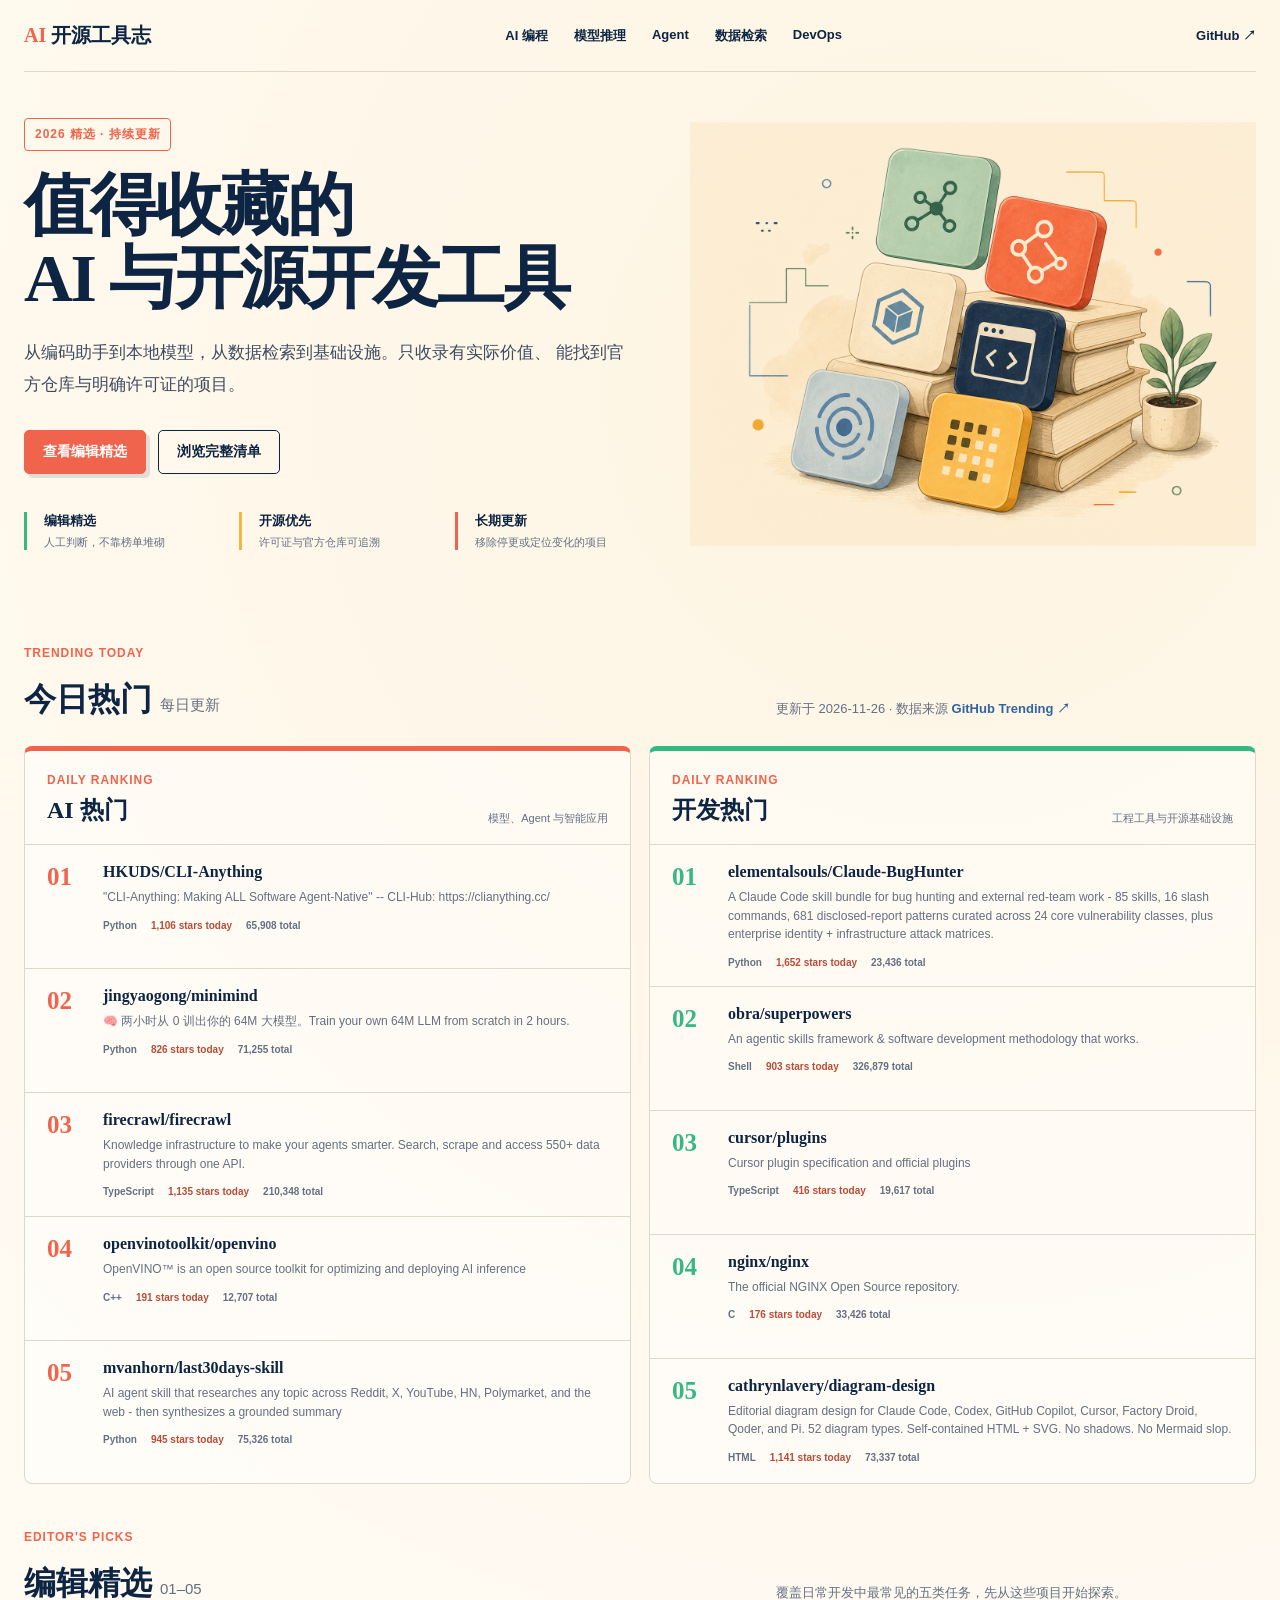
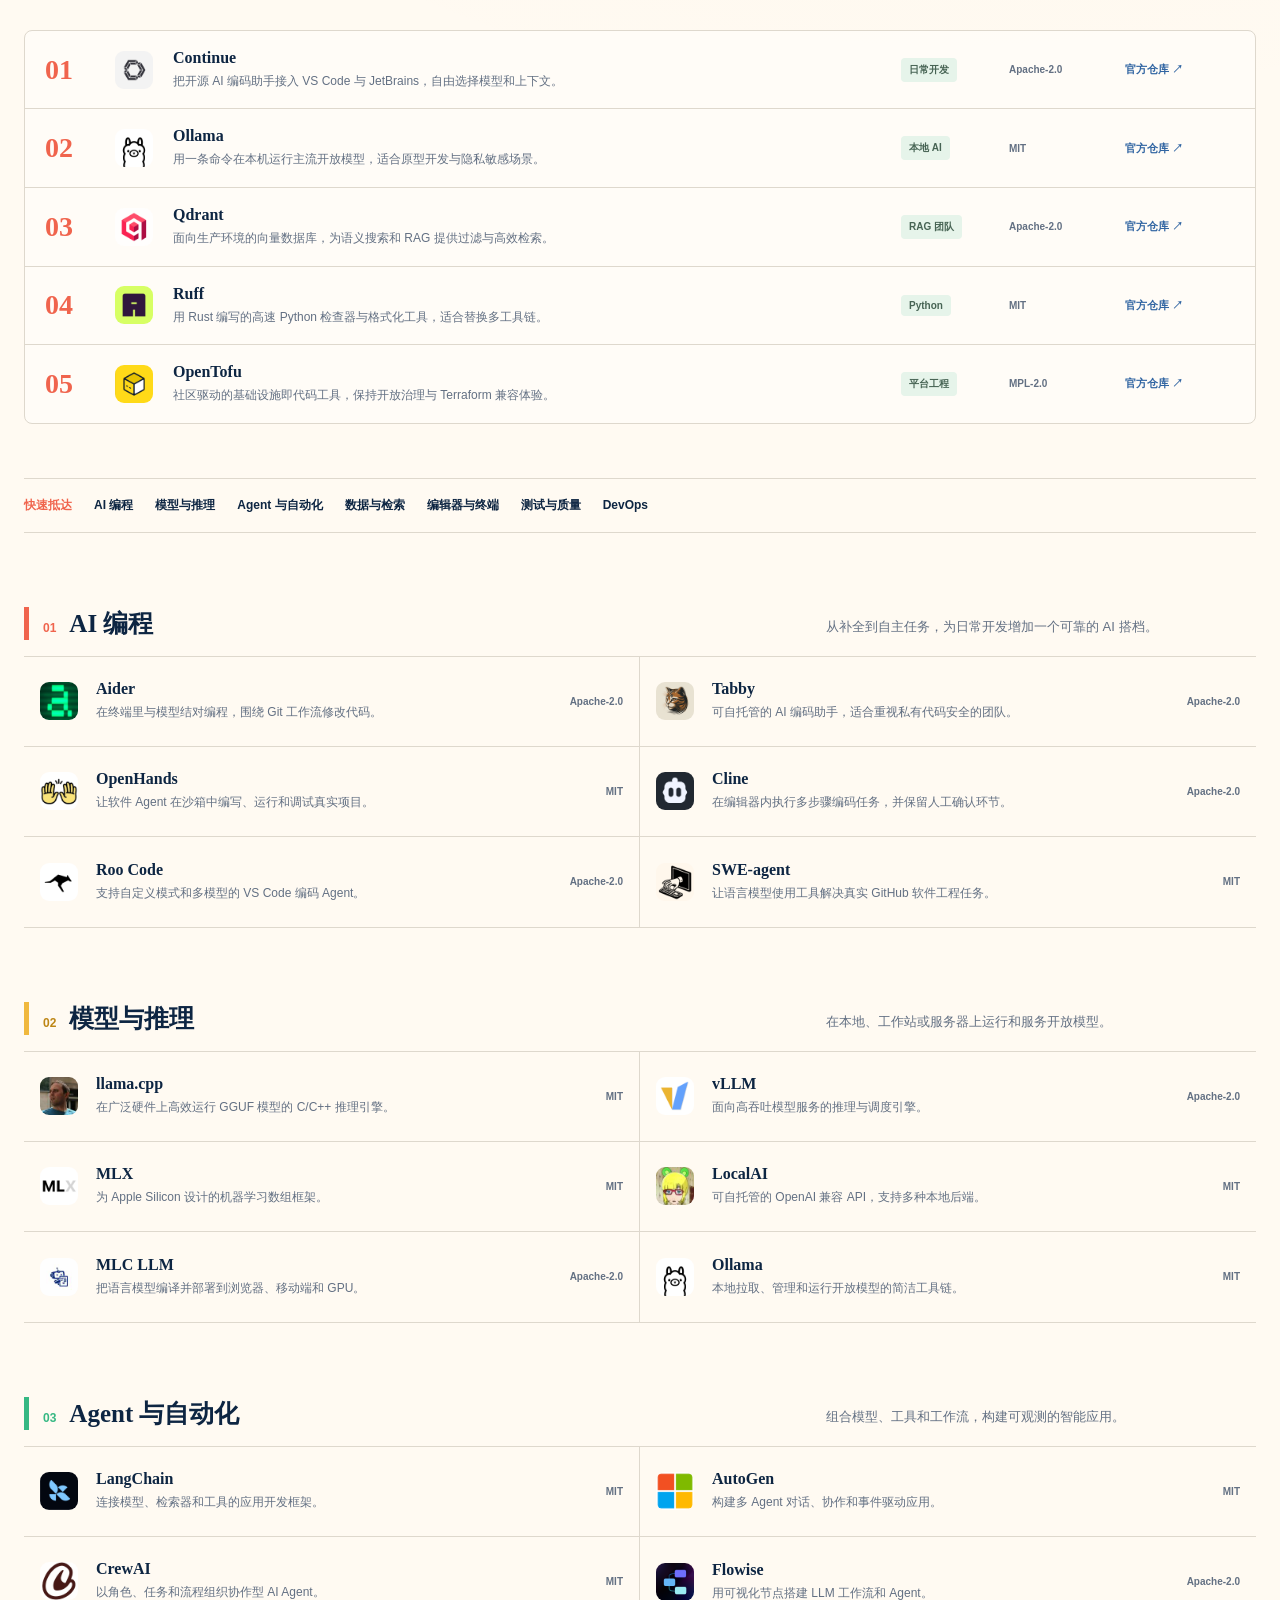
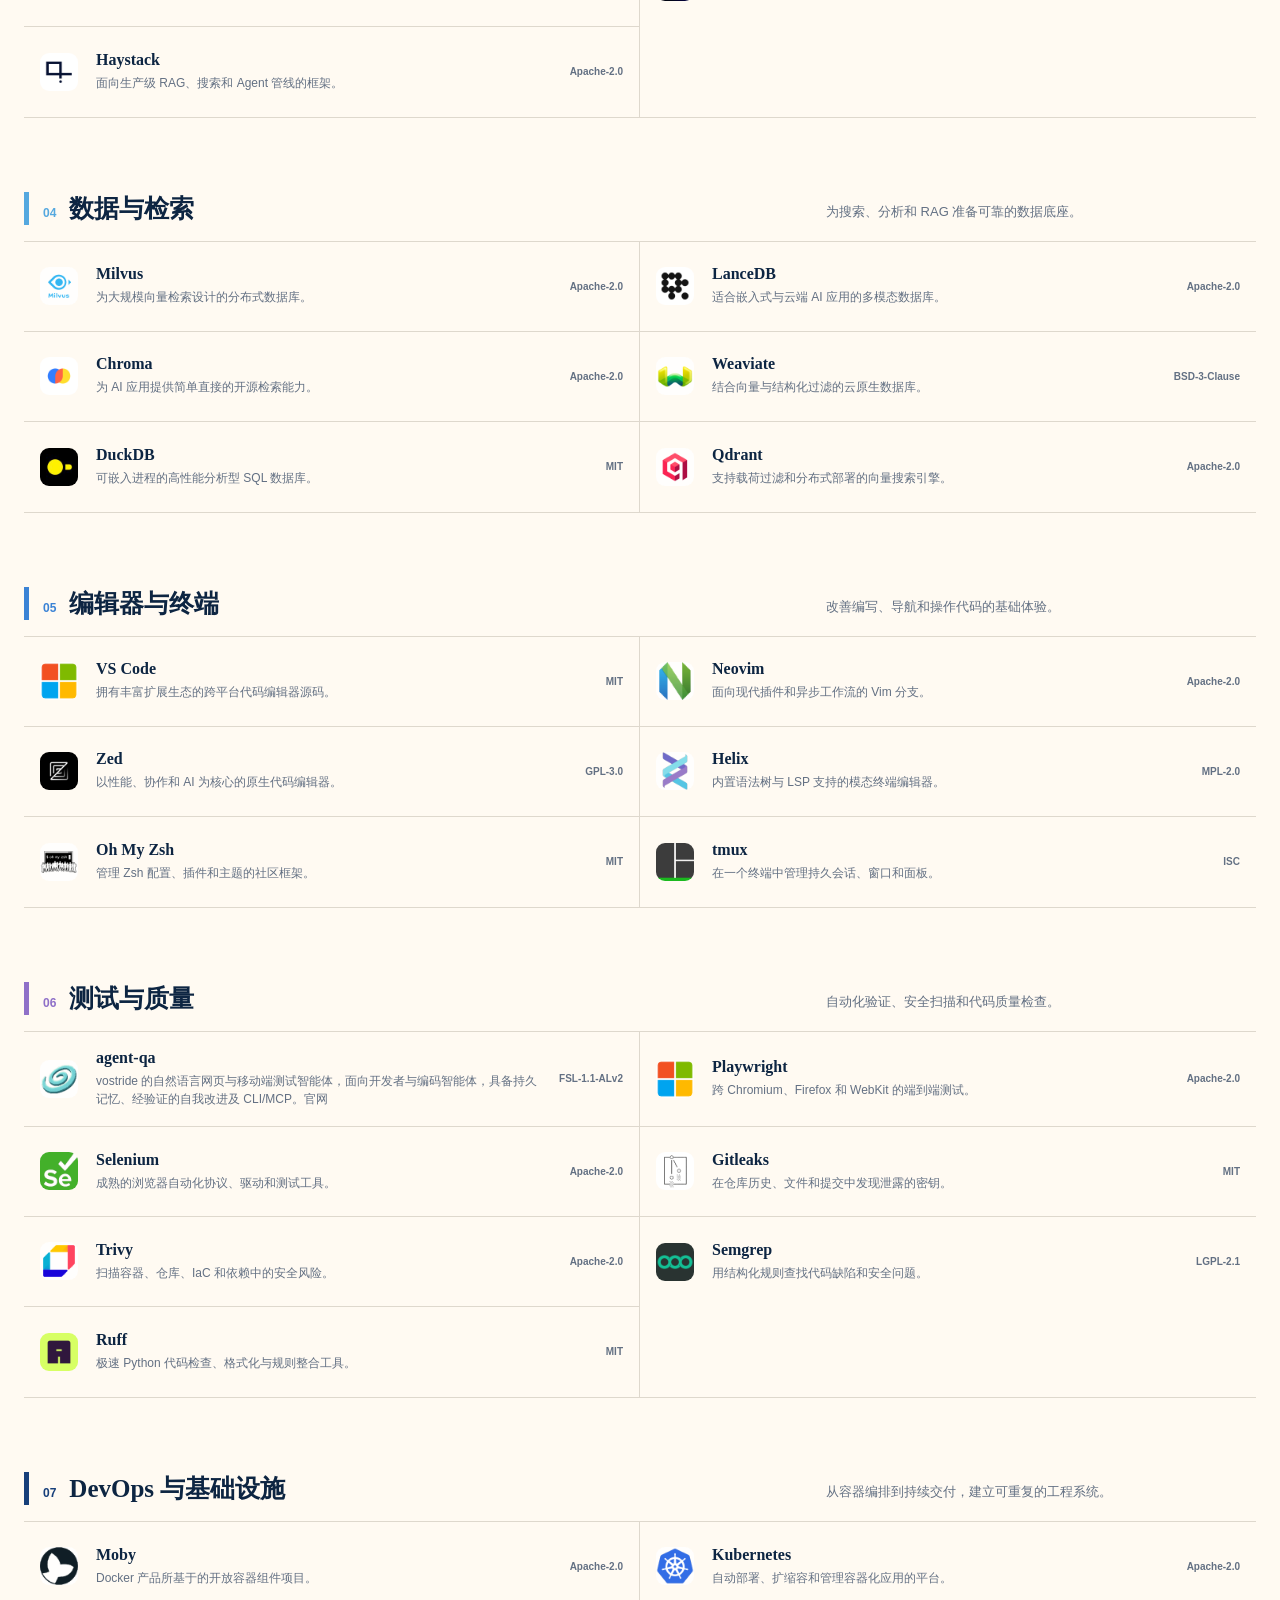
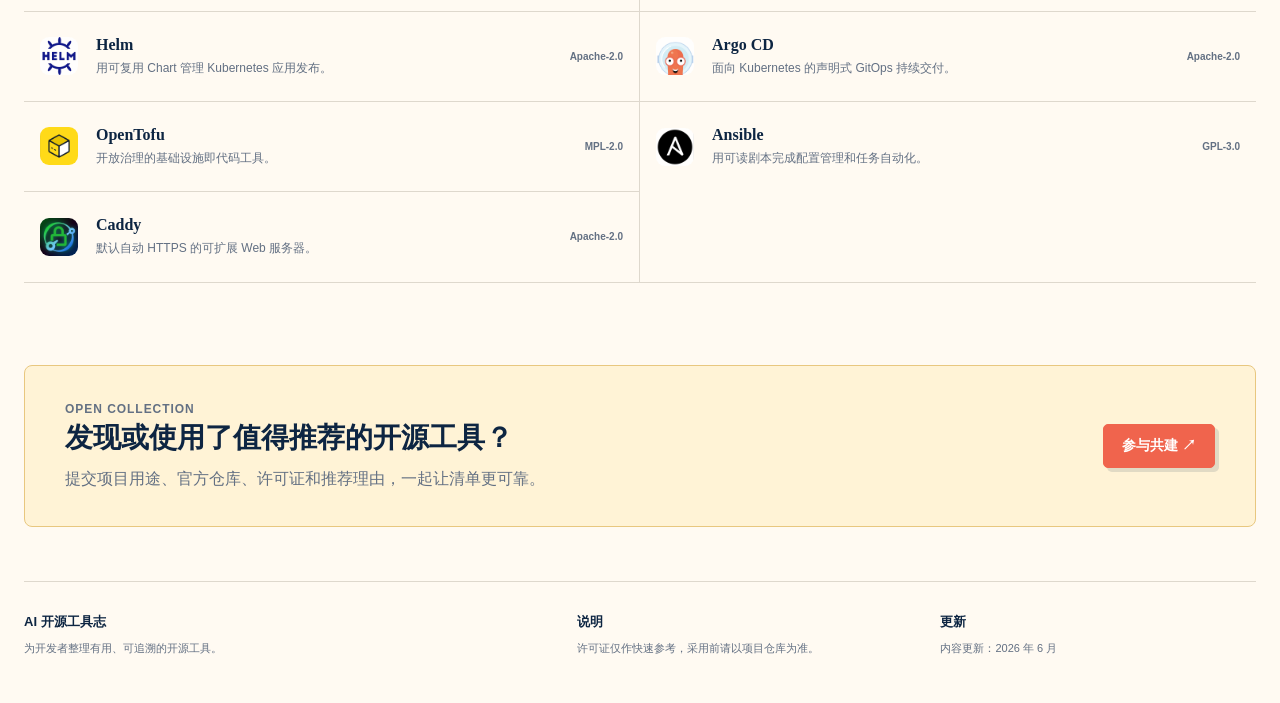
==== commit 38b4fc0a: "Merge 576403a7be67a984b9dd00564fb415d969d6a3ad into acb92ca409ab88f79ee2729783440bc2deeff4ba" ====
--- a/index.html
+++ b/index.html
@@ -361,6 +361,7 @@
           <p>自动化验证、安全扫描和代码质量检查。</p>
         </div>
         <div class="tool-grid">
+          <article class="tool-item"><img src="assets/logos/agent-qa.png" alt="" loading="lazy"><div class="tool-copy"><h3><a href="https://github.com/vostride/agent-qa">agent-qa</a></h3><p>vostride 的自然语言网页与移动端测试智能体，面向开发者与编码智能体，具备持久记忆、经验证的自我改进及 CLI/MCP。<a href="https://vostride.com">官网</a></p></div><span class="license">FSL-1.1-ALv2</span></article>
           <article class="tool-item"><img src="assets/logos/microsoft.png" alt="" loading="lazy"><div class="tool-copy"><h3><a href="https://github.com/microsoft/playwright">Playwright</a></h3><p>跨 Chromium、Firefox 和 WebKit 的端到端测试。</p></div><span class="license">Apache-2.0</span></article>
           <article class="tool-item"><img src="assets/logos/SeleniumHQ.png" alt="" loading="lazy"><div class="tool-copy"><h3><a href="https://github.com/SeleniumHQ/selenium">Selenium</a></h3><p>成熟的浏览器自动化协议、驱动和测试工具。</p></div><span class="license">Apache-2.0</span></article>
           <article class="tool-item"><img src="assets/logos/gitleaks.png" alt="" loading="lazy"><div class="tool-copy"><h3><a href="https://github.com/gitleaks/gitleaks">Gitleaks</a></h3><p>在仓库历史、文件和提交中发现泄露的密钥。</p></div><span class="license">MIT</span></article>
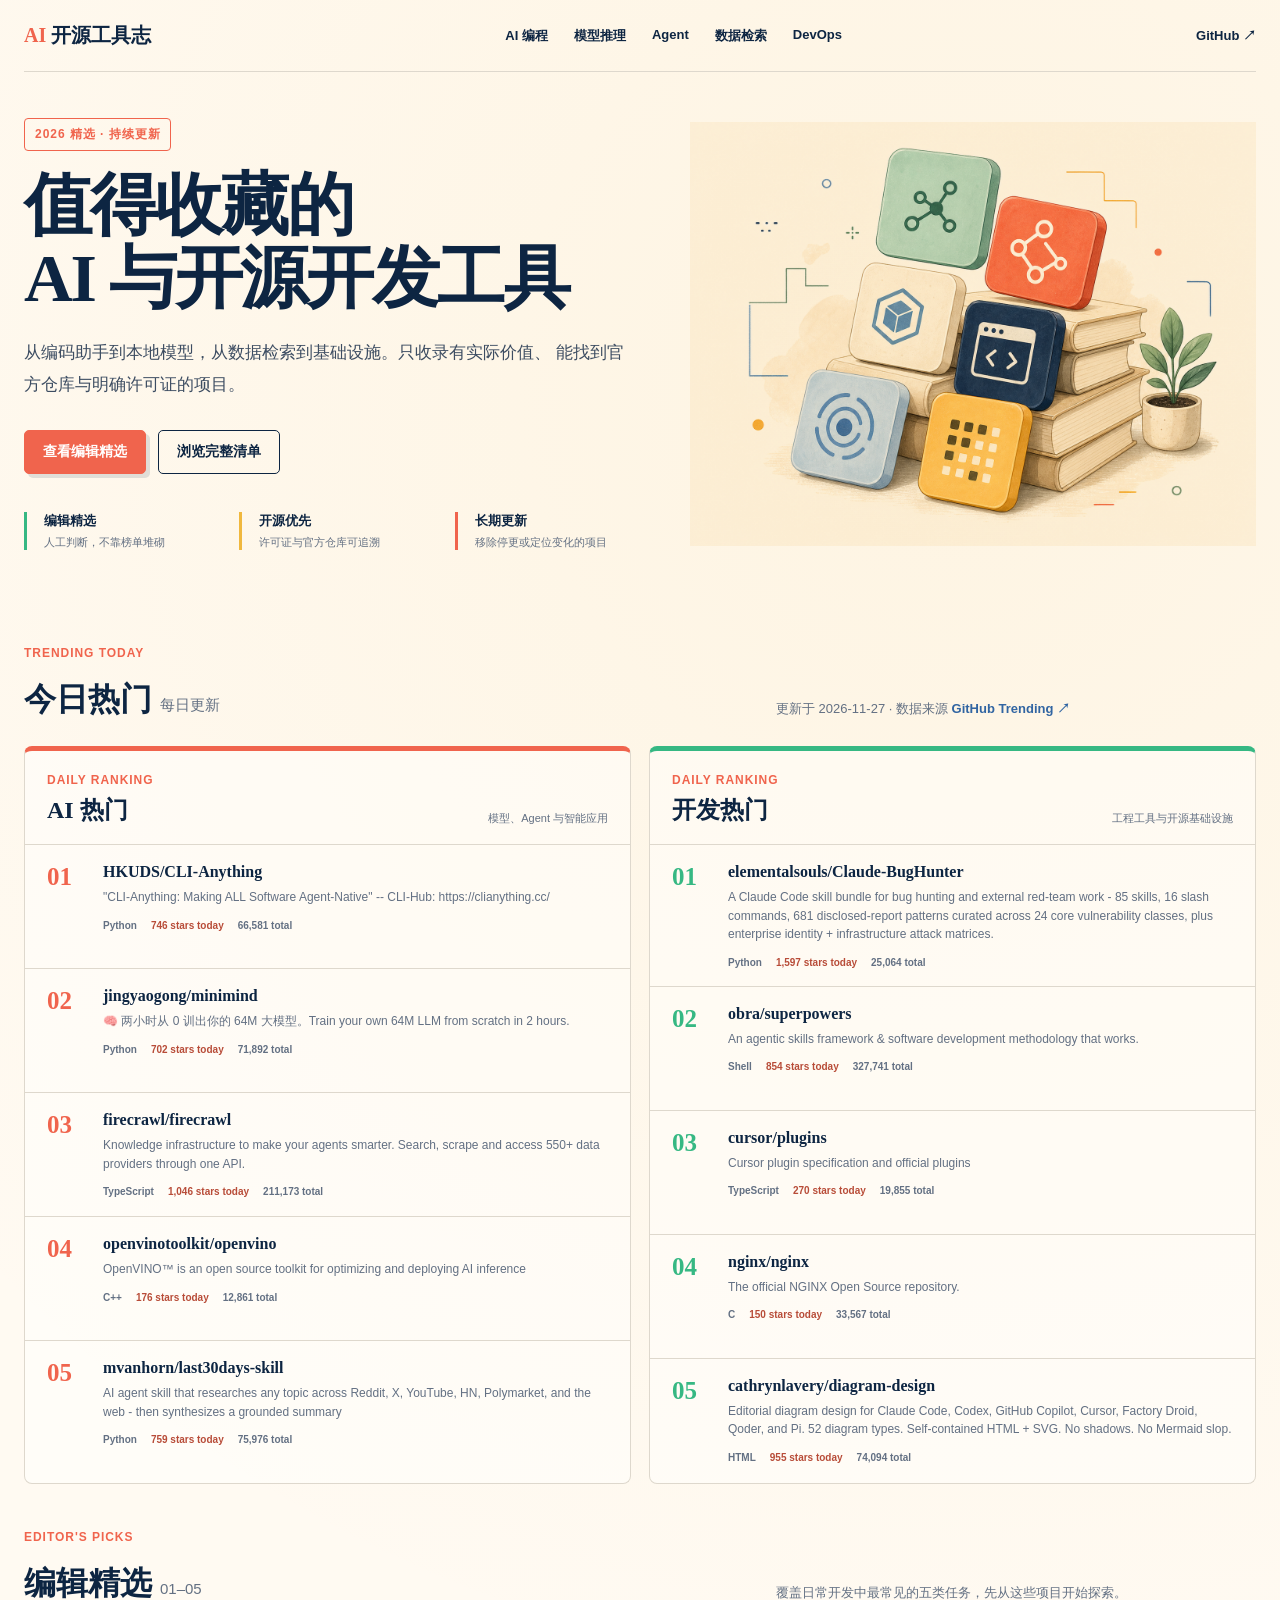
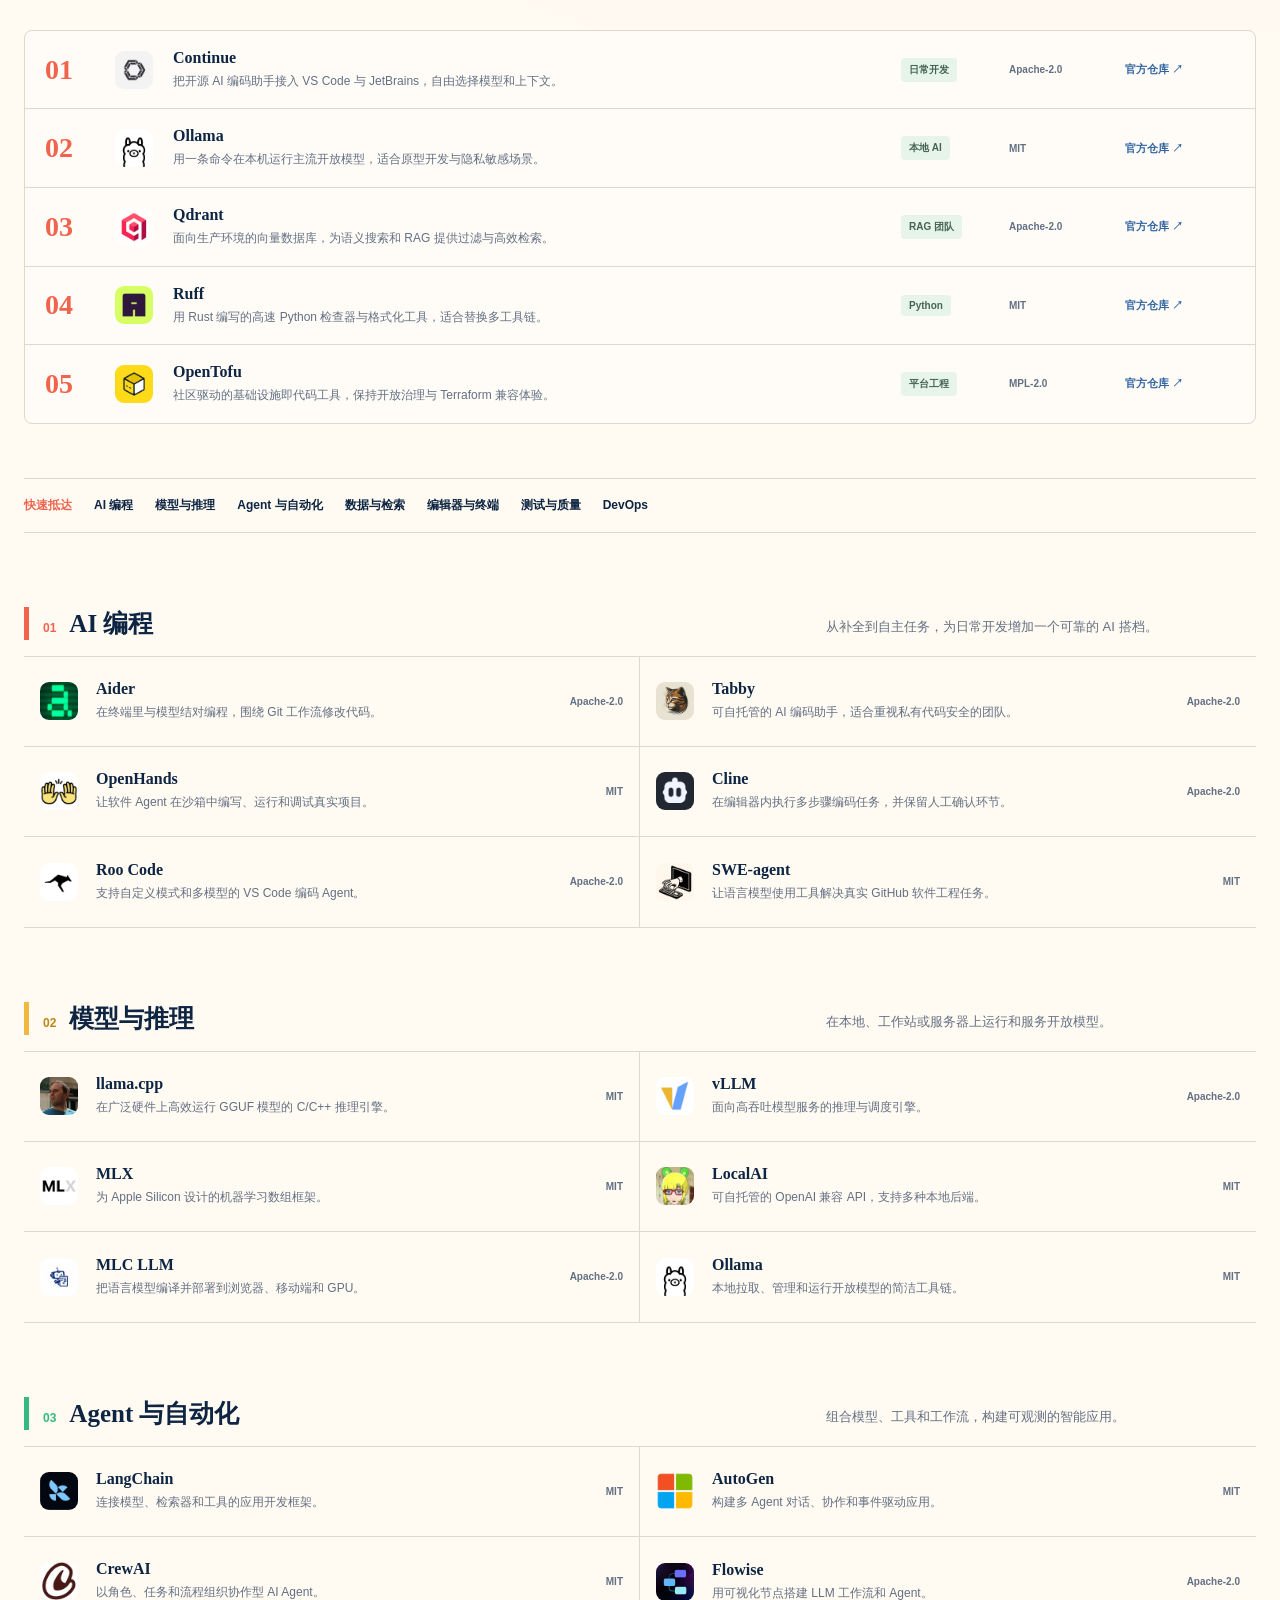
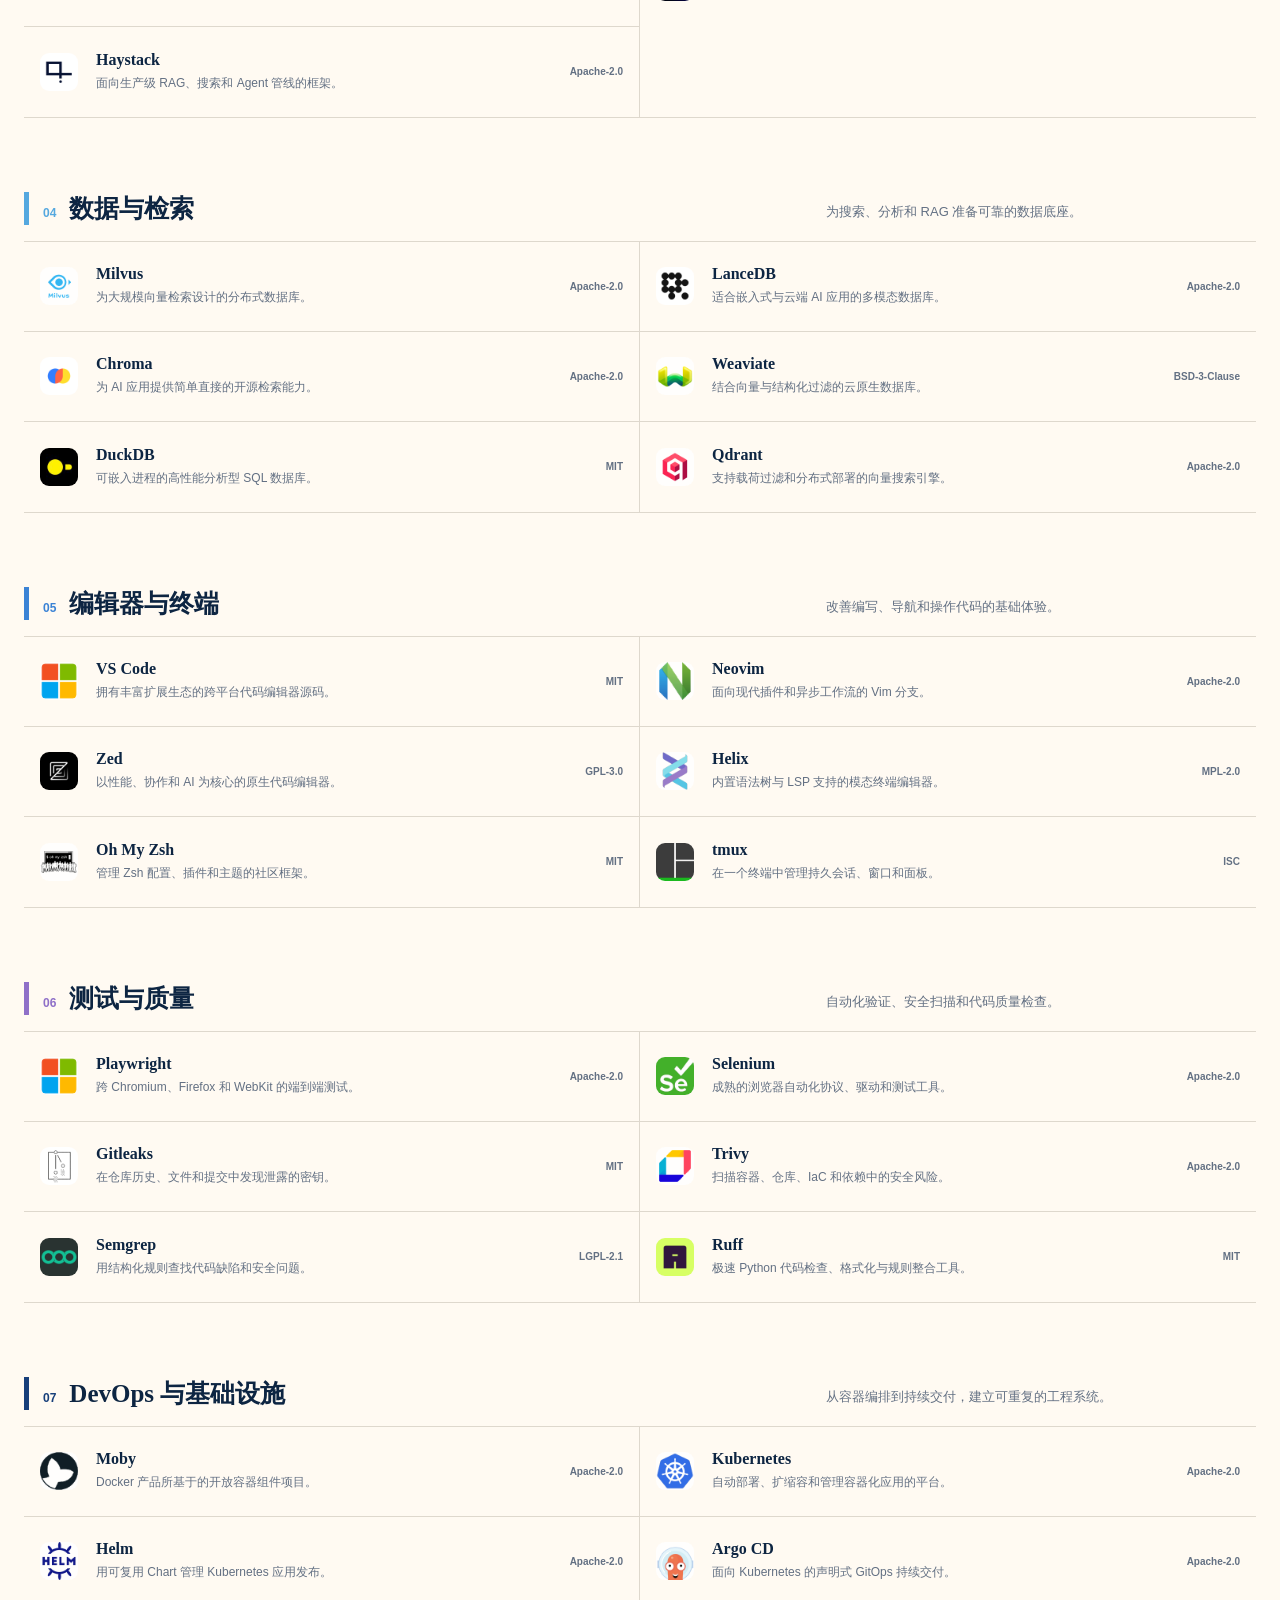
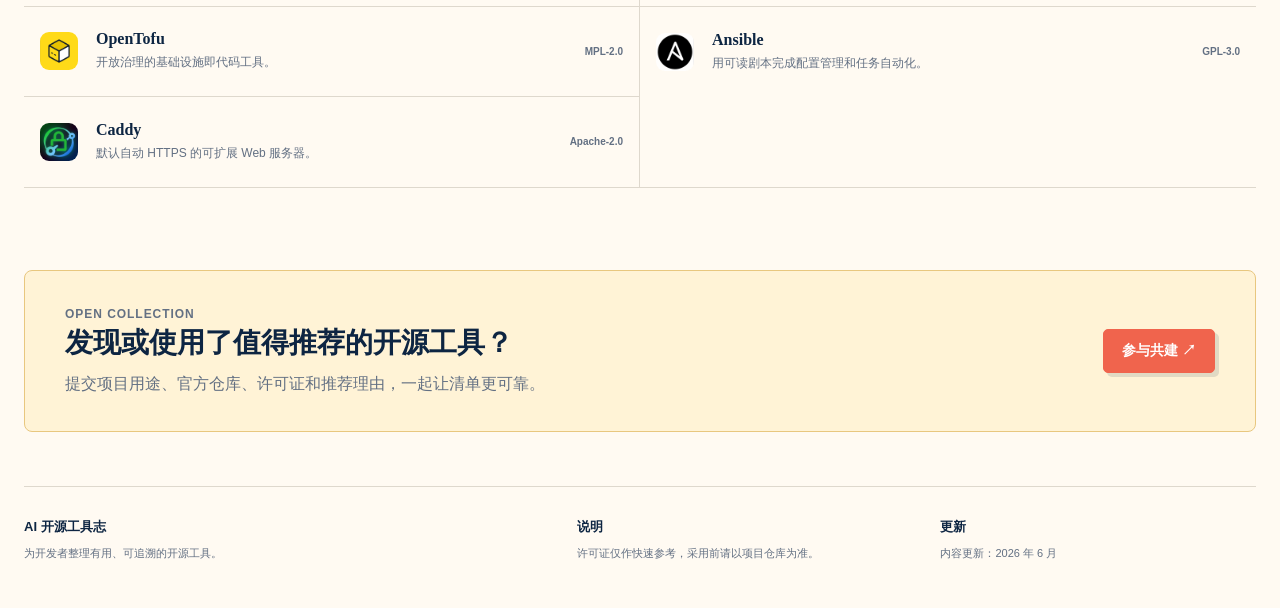
==== commit 08b06912: "data: update daily GitHub Trending" ====
--- a/index.html
+++ b/index.html
@@ -56,7 +56,7 @@
           <h2>今日热门 <span>每日更新</span></h2>
         </div>
         <p>
-          更新于 2026-11-26 · 数据来源
+          更新于 2026-11-27 · 数据来源
           <a href="https://github.com/trending">GitHub Trending ↗</a>
         </p>
       </div>
@@ -77,8 +77,8 @@
               <p>&quot;CLI-Anything: Making ALL Software Agent-Native&quot; -- CLI-Hub: https://clianything.cc/</p>
               <div class="trending-meta">
                 <span>Python</span>
-                <span>1,106 stars today</span>
-                <span>65,908 total</span>
+                <span>746 stars today</span>
+                <span>66,581 total</span>
               </div>
             </div>
           </li>
@@ -89,8 +89,8 @@
               <p>🧠 两小时从 0 训出你的 64M 大模型。Train your own 64M LLM from scratch in 2 hours.</p>
               <div class="trending-meta">
                 <span>Python</span>
-                <span>826 stars today</span>
-                <span>71,255 total</span>
+                <span>702 stars today</span>
+                <span>71,892 total</span>
               </div>
             </div>
           </li>
@@ -101,8 +101,8 @@
               <p>Knowledge infrastructure to make your agents smarter. Search, scrape and access 550+ data providers through one API.</p>
               <div class="trending-meta">
                 <span>TypeScript</span>
-                <span>1,135 stars today</span>
-                <span>210,348 total</span>
+                <span>1,046 stars today</span>
+                <span>211,173 total</span>
               </div>
             </div>
           </li>
@@ -113,8 +113,8 @@
               <p>OpenVINO™ is an open source toolkit for optimizing and deploying AI inference</p>
               <div class="trending-meta">
                 <span>C++</span>
-                <span>191 stars today</span>
-                <span>12,707 total</span>
+                <span>176 stars today</span>
+                <span>12,861 total</span>
               </div>
             </div>
           </li>
@@ -125,8 +125,8 @@
               <p>AI agent skill that researches any topic across Reddit, X, YouTube, HN, Polymarket, and the web - then synthesizes a grounded summary</p>
               <div class="trending-meta">
                 <span>Python</span>
-                <span>945 stars today</span>
-                <span>75,326 total</span>
+                <span>759 stars today</span>
+                <span>75,976 total</span>
               </div>
             </div>
           </li>
@@ -148,8 +148,8 @@
               <p>A Claude Code skill bundle for bug hunting and external red-team work - 85 skills, 16 slash commands, 681 disclosed-report patterns curated across 24 core vulnerability classes, plus enterprise identity + infrastructure attack matrices.</p>
               <div class="trending-meta">
                 <span>Python</span>
-                <span>1,652 stars today</span>
-                <span>23,436 total</span>
+                <span>1,597 stars today</span>
+                <span>25,064 total</span>
               </div>
             </div>
           </li>
@@ -160,8 +160,8 @@
               <p>An agentic skills framework &amp; software development methodology that works.</p>
               <div class="trending-meta">
                 <span>Shell</span>
-                <span>903 stars today</span>
-                <span>326,879 total</span>
+                <span>854 stars today</span>
+                <span>327,741 total</span>
               </div>
             </div>
           </li>
@@ -172,8 +172,8 @@
               <p>Cursor plugin specification and official plugins</p>
               <div class="trending-meta">
                 <span>TypeScript</span>
-                <span>416 stars today</span>
-                <span>19,617 total</span>
+                <span>270 stars today</span>
+                <span>19,855 total</span>
               </div>
             </div>
           </li>
@@ -184,8 +184,8 @@
               <p>The official NGINX Open Source repository.</p>
               <div class="trending-meta">
                 <span>C</span>
-                <span>176 stars today</span>
-                <span>33,426 total</span>
+                <span>150 stars today</span>
+                <span>33,567 total</span>
               </div>
             </div>
           </li>
@@ -196,8 +196,8 @@
               <p>Editorial diagram design for Claude Code, Codex, GitHub Copilot, Cursor, Factory Droid, Qoder, and Pi. 52 diagram types. Self-contained HTML + SVG. No shadows. No Mermaid slop.</p>
               <div class="trending-meta">
                 <span>HTML</span>
-                <span>1,141 stars today</span>
-                <span>73,337 total</span>
+                <span>955 stars today</span>
+                <span>74,094 total</span>
               </div>
             </div>
           </li>
@@ -361,7 +361,6 @@
           <p>自动化验证、安全扫描和代码质量检查。</p>
         </div>
         <div class="tool-grid">
-          <article class="tool-item"><img src="assets/logos/agent-qa.png" alt="" loading="lazy"><div class="tool-copy"><h3><a href="https://github.com/vostride/agent-qa">agent-qa</a></h3><p>vostride 的自然语言网页与移动端测试智能体，面向开发者与编码智能体，具备持久记忆、经验证的自我改进及 CLI/MCP。<a href="https://vostride.com">官网</a></p></div><span class="license">FSL-1.1-ALv2</span></article>
           <article class="tool-item"><img src="assets/logos/microsoft.png" alt="" loading="lazy"><div class="tool-copy"><h3><a href="https://github.com/microsoft/playwright">Playwright</a></h3><p>跨 Chromium、Firefox 和 WebKit 的端到端测试。</p></div><span class="license">Apache-2.0</span></article>
           <article class="tool-item"><img src="assets/logos/SeleniumHQ.png" alt="" loading="lazy"><div class="tool-copy"><h3><a href="https://github.com/SeleniumHQ/selenium">Selenium</a></h3><p>成熟的浏览器自动化协议、驱动和测试工具。</p></div><span class="license">Apache-2.0</span></article>
           <article class="tool-item"><img src="assets/logos/gitleaks.png" alt="" loading="lazy"><div class="tool-copy"><h3><a href="https://github.com/gitleaks/gitleaks">Gitleaks</a></h3><p>在仓库历史、文件和提交中发现泄露的密钥。</p></div><span class="license">MIT</span></article>
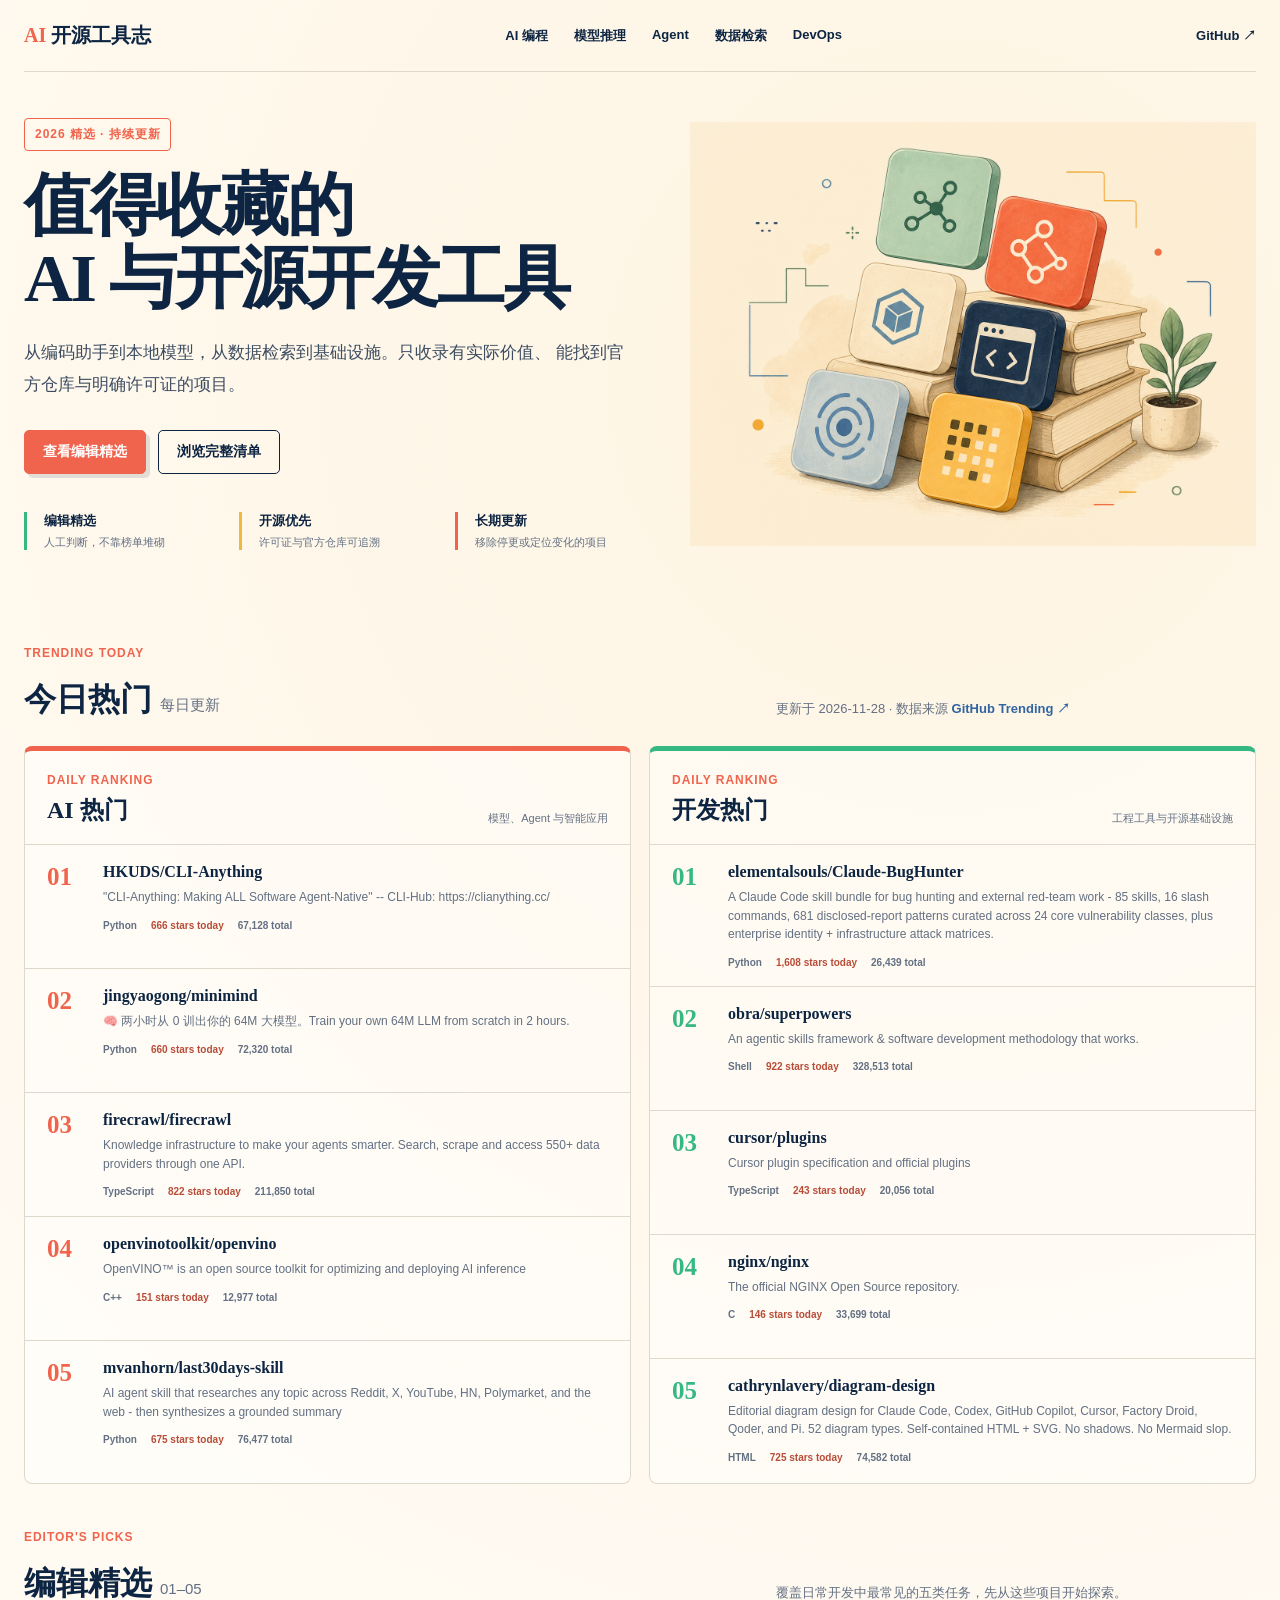
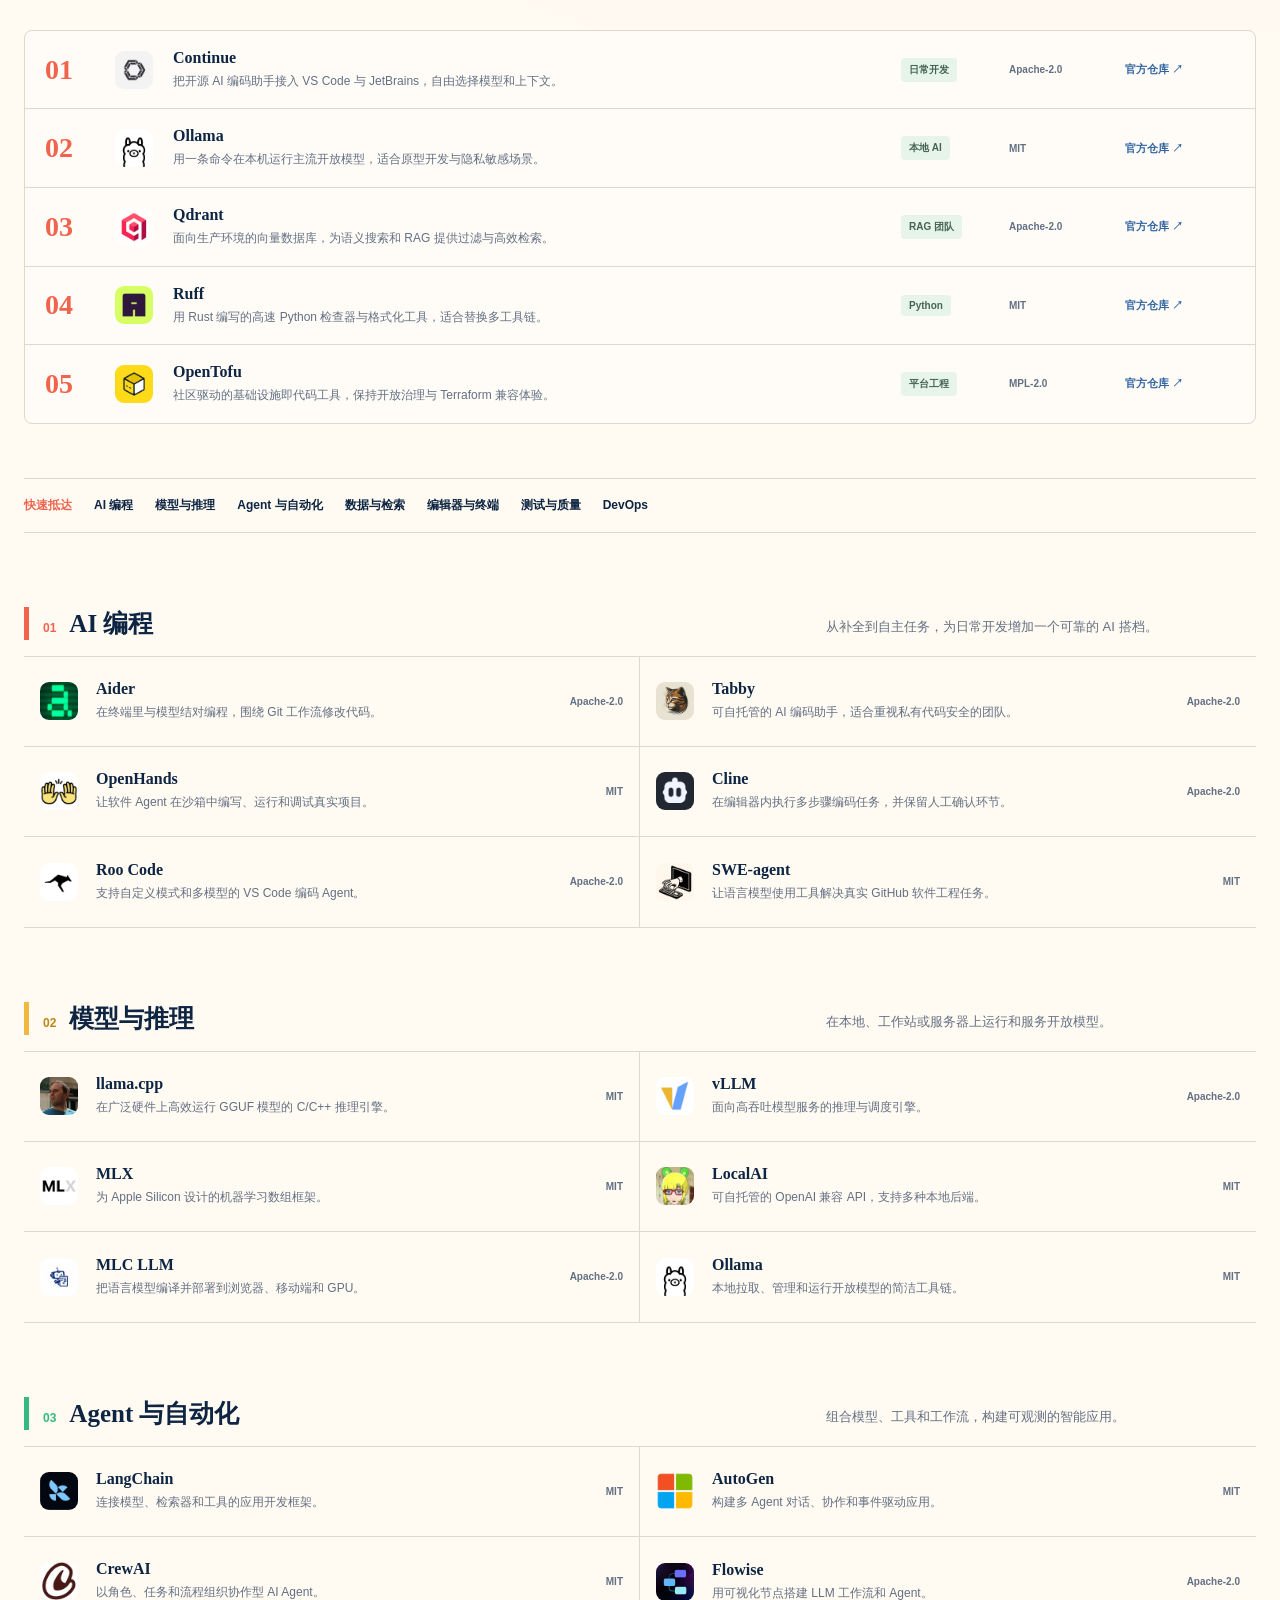
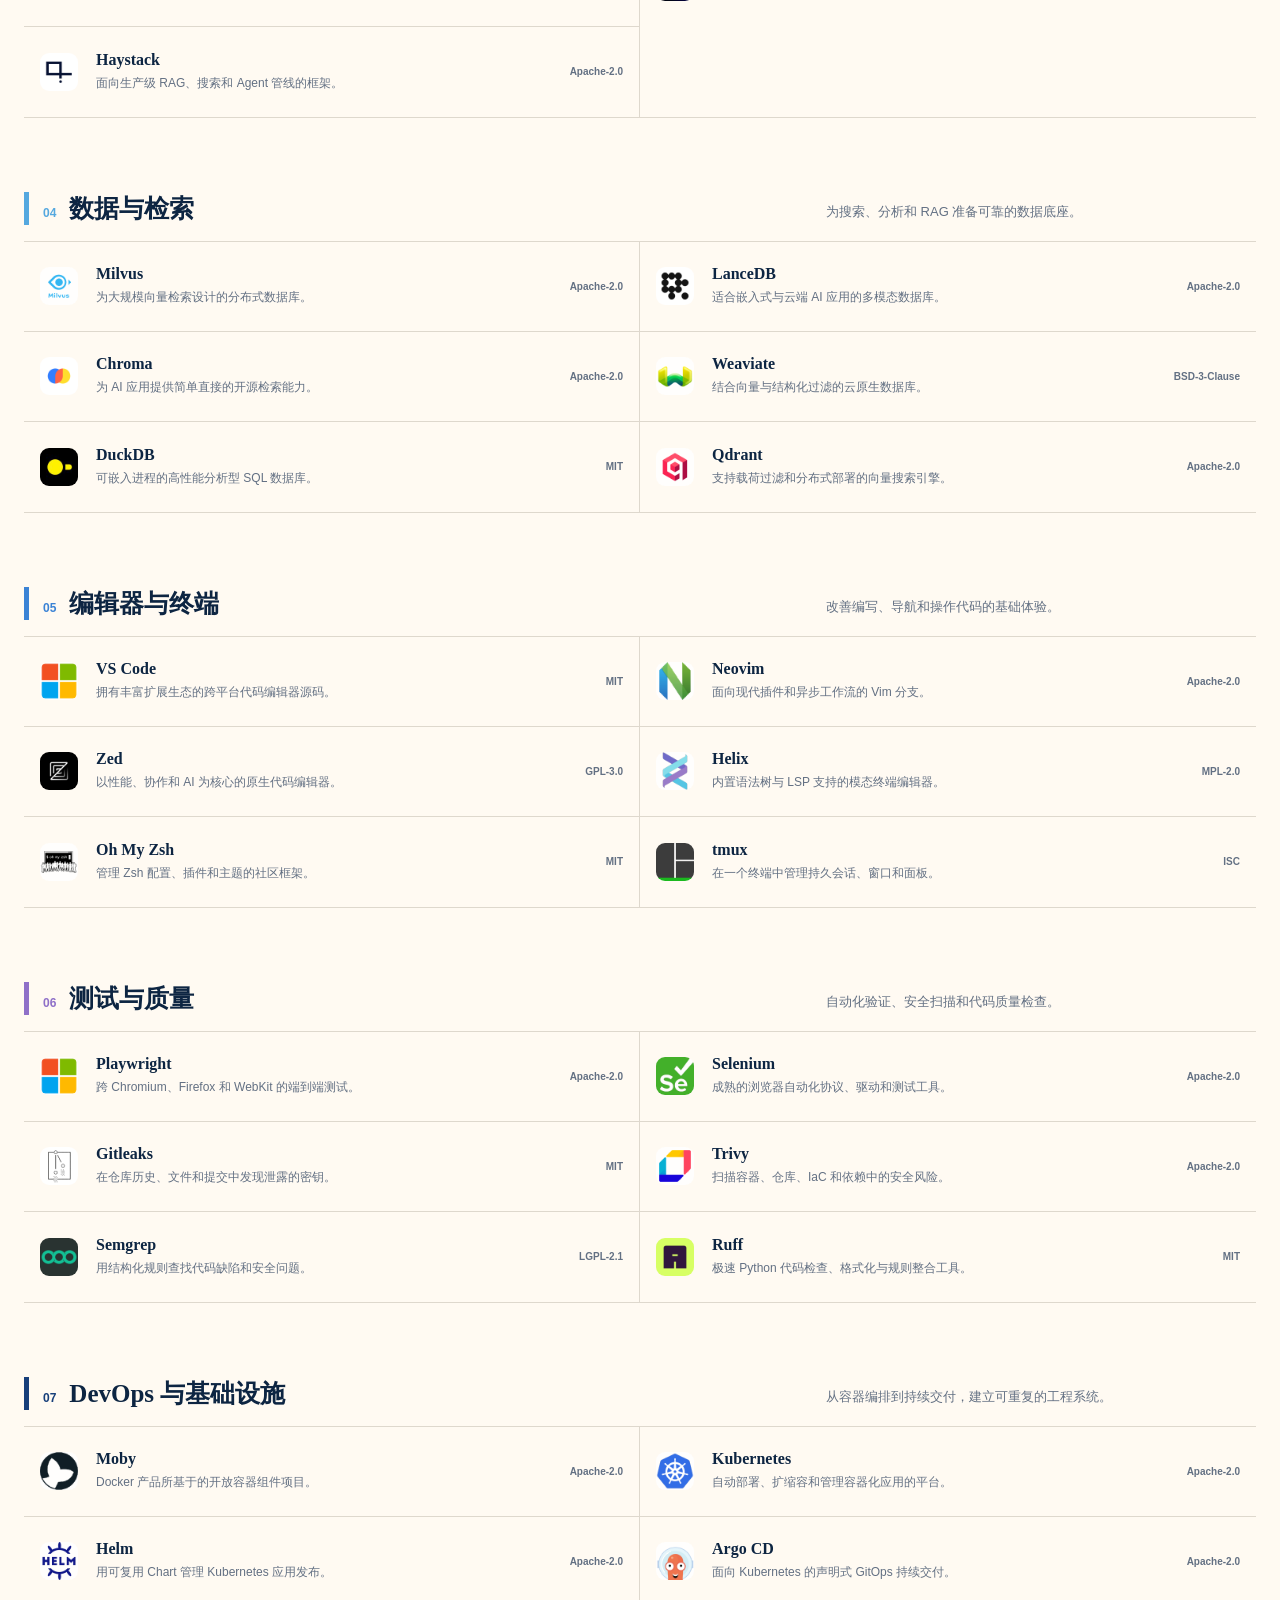
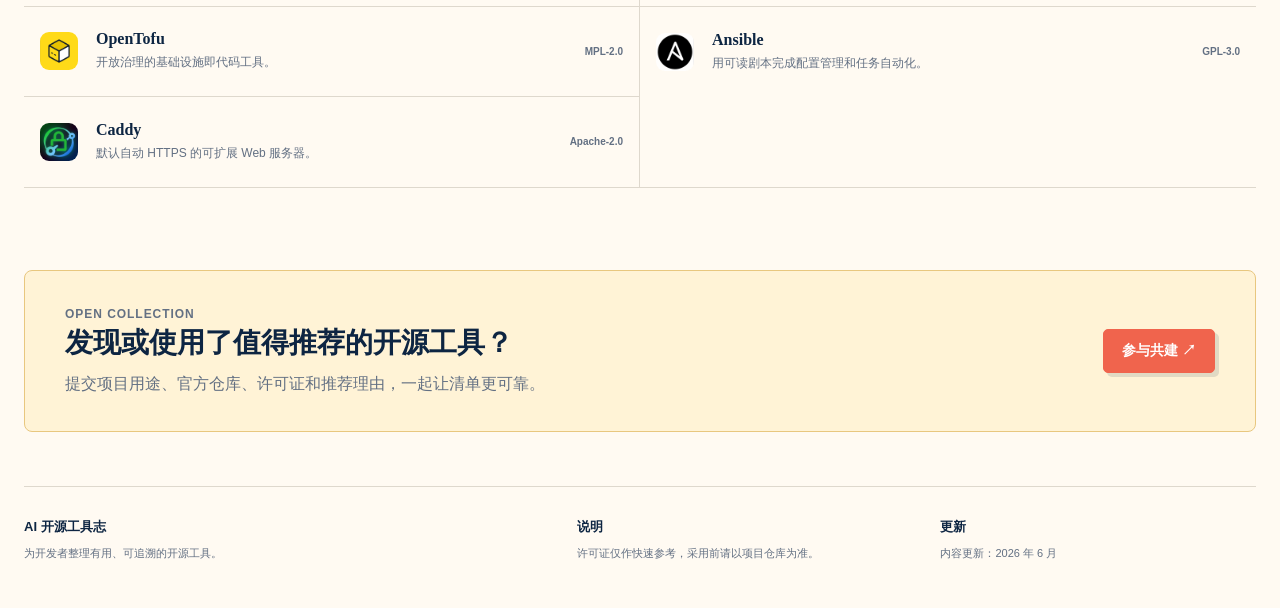
==== commit 6f87def1: "data: update daily GitHub Trending" ====
--- a/index.html
+++ b/index.html
@@ -56,7 +56,7 @@
           <h2>今日热门 <span>每日更新</span></h2>
         </div>
         <p>
-          更新于 2026-11-27 · 数据来源
+          更新于 2026-11-28 · 数据来源
           <a href="https://github.com/trending">GitHub Trending ↗</a>
         </p>
       </div>
@@ -77,8 +77,8 @@
               <p>&quot;CLI-Anything: Making ALL Software Agent-Native&quot; -- CLI-Hub: https://clianything.cc/</p>
               <div class="trending-meta">
                 <span>Python</span>
-                <span>746 stars today</span>
-                <span>66,581 total</span>
+                <span>666 stars today</span>
+                <span>67,128 total</span>
               </div>
             </div>
           </li>
@@ -89,8 +89,8 @@
               <p>🧠 两小时从 0 训出你的 64M 大模型。Train your own 64M LLM from scratch in 2 hours.</p>
               <div class="trending-meta">
                 <span>Python</span>
-                <span>702 stars today</span>
-                <span>71,892 total</span>
+                <span>660 stars today</span>
+                <span>72,320 total</span>
               </div>
             </div>
           </li>
@@ -101,8 +101,8 @@
               <p>Knowledge infrastructure to make your agents smarter. Search, scrape and access 550+ data providers through one API.</p>
               <div class="trending-meta">
                 <span>TypeScript</span>
-                <span>1,046 stars today</span>
-                <span>211,173 total</span>
+                <span>822 stars today</span>
+                <span>211,850 total</span>
               </div>
             </div>
           </li>
@@ -113,8 +113,8 @@
               <p>OpenVINO™ is an open source toolkit for optimizing and deploying AI inference</p>
               <div class="trending-meta">
                 <span>C++</span>
-                <span>176 stars today</span>
-                <span>12,861 total</span>
+                <span>151 stars today</span>
+                <span>12,977 total</span>
               </div>
             </div>
           </li>
@@ -125,8 +125,8 @@
               <p>AI agent skill that researches any topic across Reddit, X, YouTube, HN, Polymarket, and the web - then synthesizes a grounded summary</p>
               <div class="trending-meta">
                 <span>Python</span>
-                <span>759 stars today</span>
-                <span>75,976 total</span>
+                <span>675 stars today</span>
+                <span>76,477 total</span>
               </div>
             </div>
           </li>
@@ -148,8 +148,8 @@
               <p>A Claude Code skill bundle for bug hunting and external red-team work - 85 skills, 16 slash commands, 681 disclosed-report patterns curated across 24 core vulnerability classes, plus enterprise identity + infrastructure attack matrices.</p>
               <div class="trending-meta">
                 <span>Python</span>
-                <span>1,597 stars today</span>
-                <span>25,064 total</span>
+                <span>1,608 stars today</span>
+                <span>26,439 total</span>
               </div>
             </div>
           </li>
@@ -160,8 +160,8 @@
               <p>An agentic skills framework &amp; software development methodology that works.</p>
               <div class="trending-meta">
                 <span>Shell</span>
-                <span>854 stars today</span>
-                <span>327,741 total</span>
+                <span>922 stars today</span>
+                <span>328,513 total</span>
               </div>
             </div>
           </li>
@@ -172,8 +172,8 @@
               <p>Cursor plugin specification and official plugins</p>
               <div class="trending-meta">
                 <span>TypeScript</span>
-                <span>270 stars today</span>
-                <span>19,855 total</span>
+                <span>243 stars today</span>
+                <span>20,056 total</span>
               </div>
             </div>
           </li>
@@ -184,8 +184,8 @@
               <p>The official NGINX Open Source repository.</p>
               <div class="trending-meta">
                 <span>C</span>
-                <span>150 stars today</span>
-                <span>33,567 total</span>
+                <span>146 stars today</span>
+                <span>33,699 total</span>
               </div>
             </div>
           </li>
@@ -196,8 +196,8 @@
               <p>Editorial diagram design for Claude Code, Codex, GitHub Copilot, Cursor, Factory Droid, Qoder, and Pi. 52 diagram types. Self-contained HTML + SVG. No shadows. No Mermaid slop.</p>
               <div class="trending-meta">
                 <span>HTML</span>
-                <span>955 stars today</span>
-                <span>74,094 total</span>
+                <span>725 stars today</span>
+                <span>74,582 total</span>
               </div>
             </div>
           </li>
